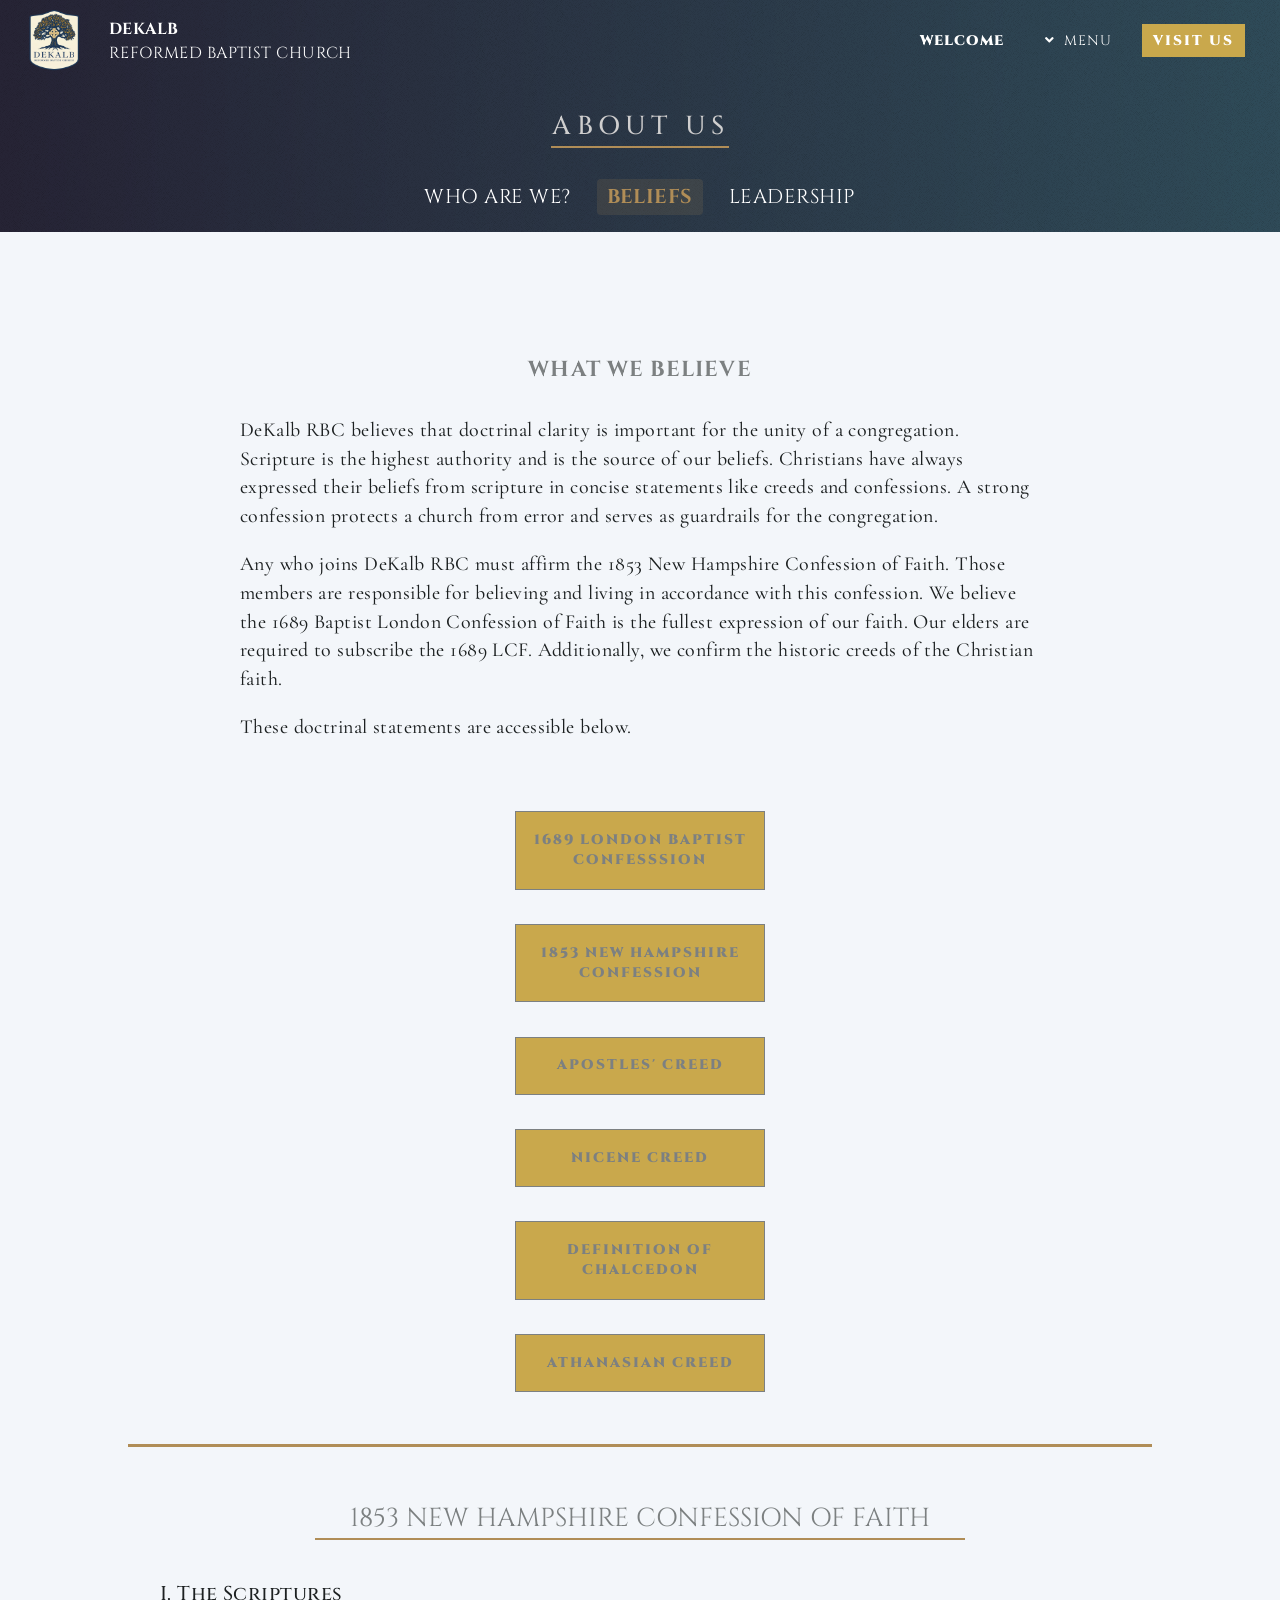
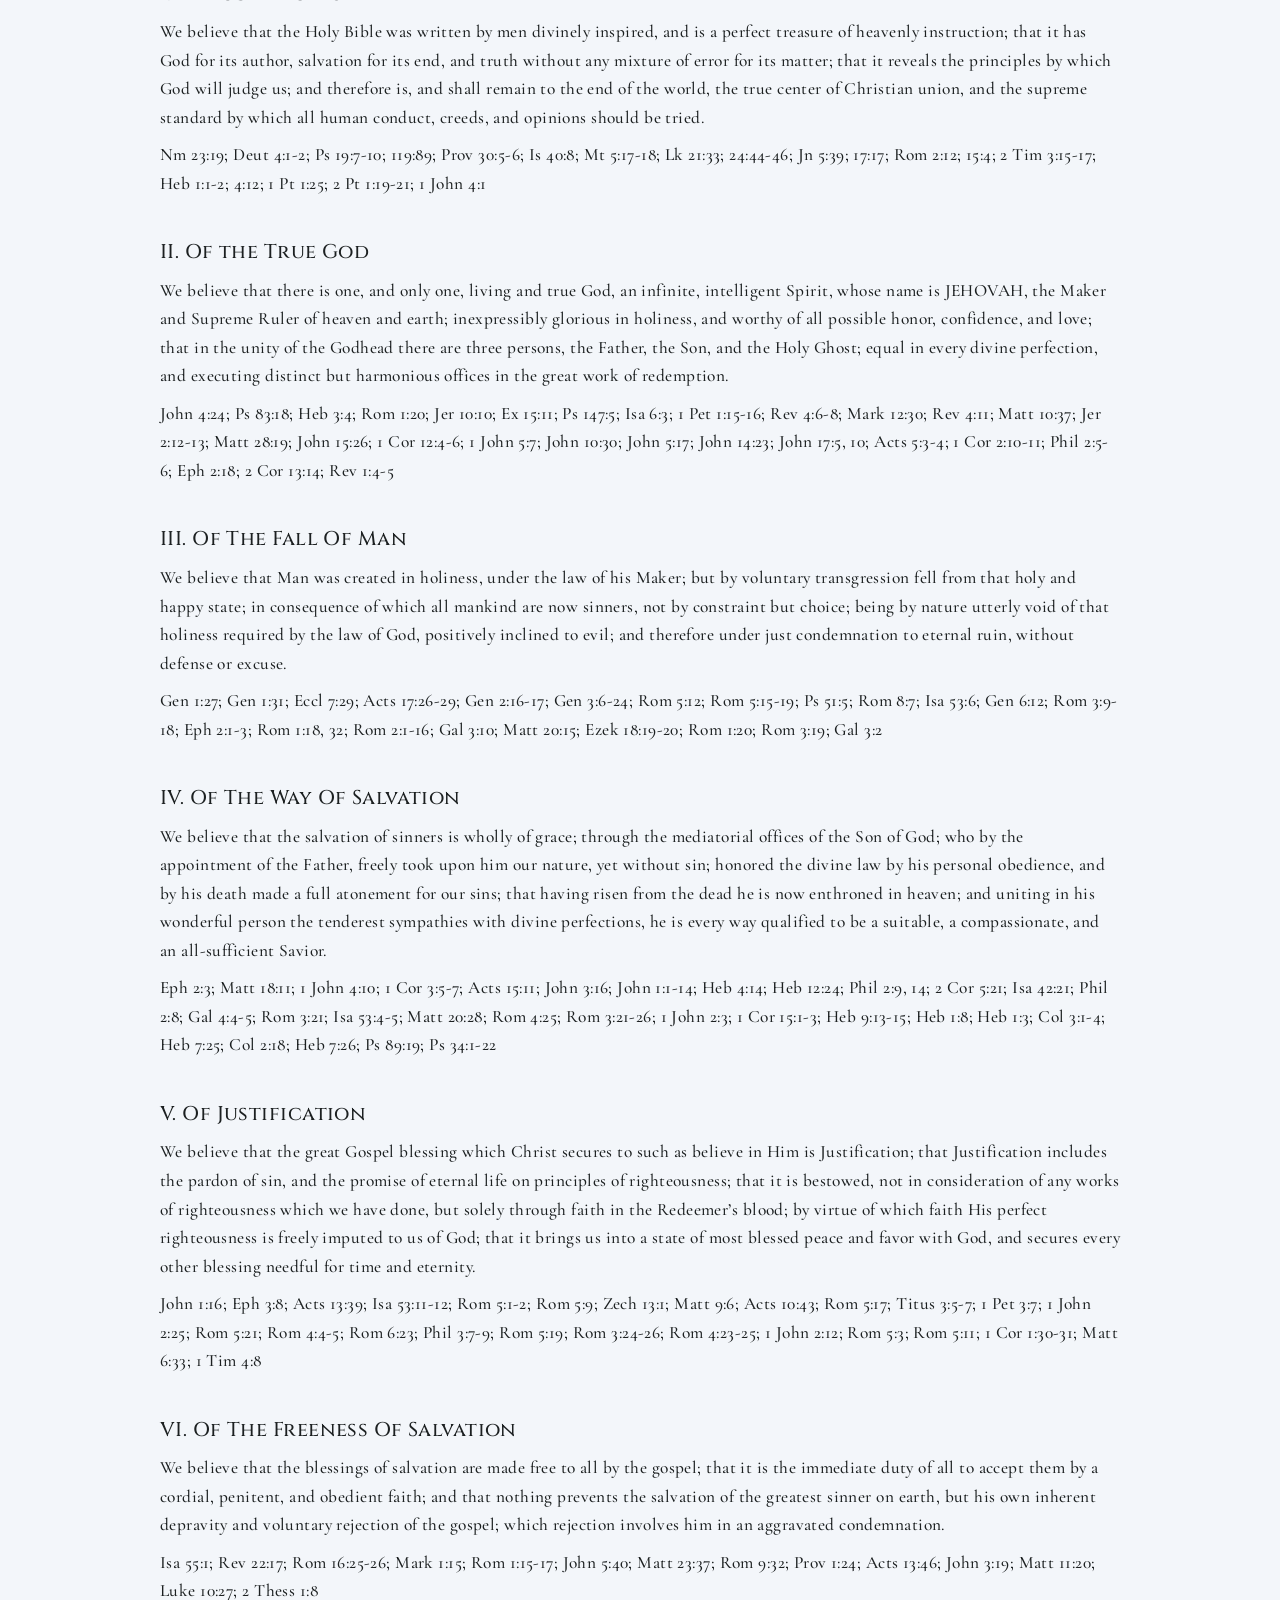
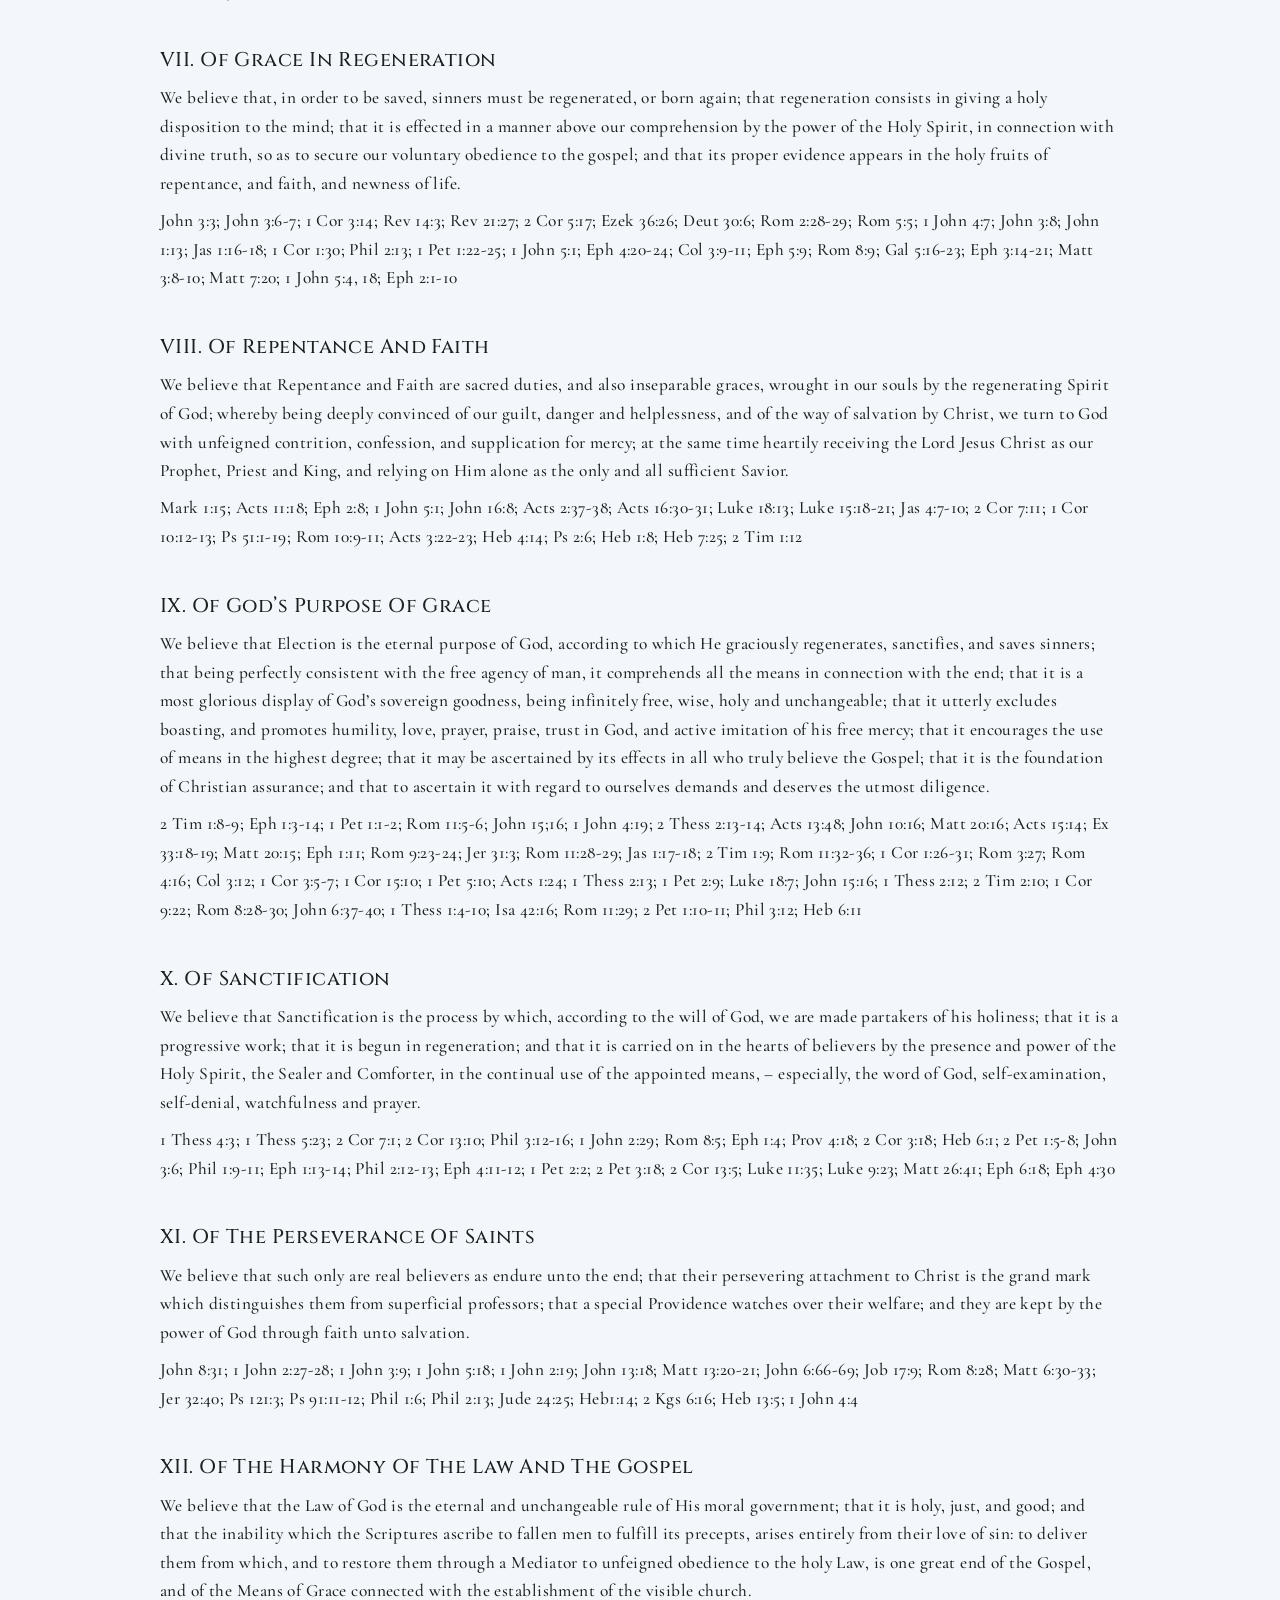
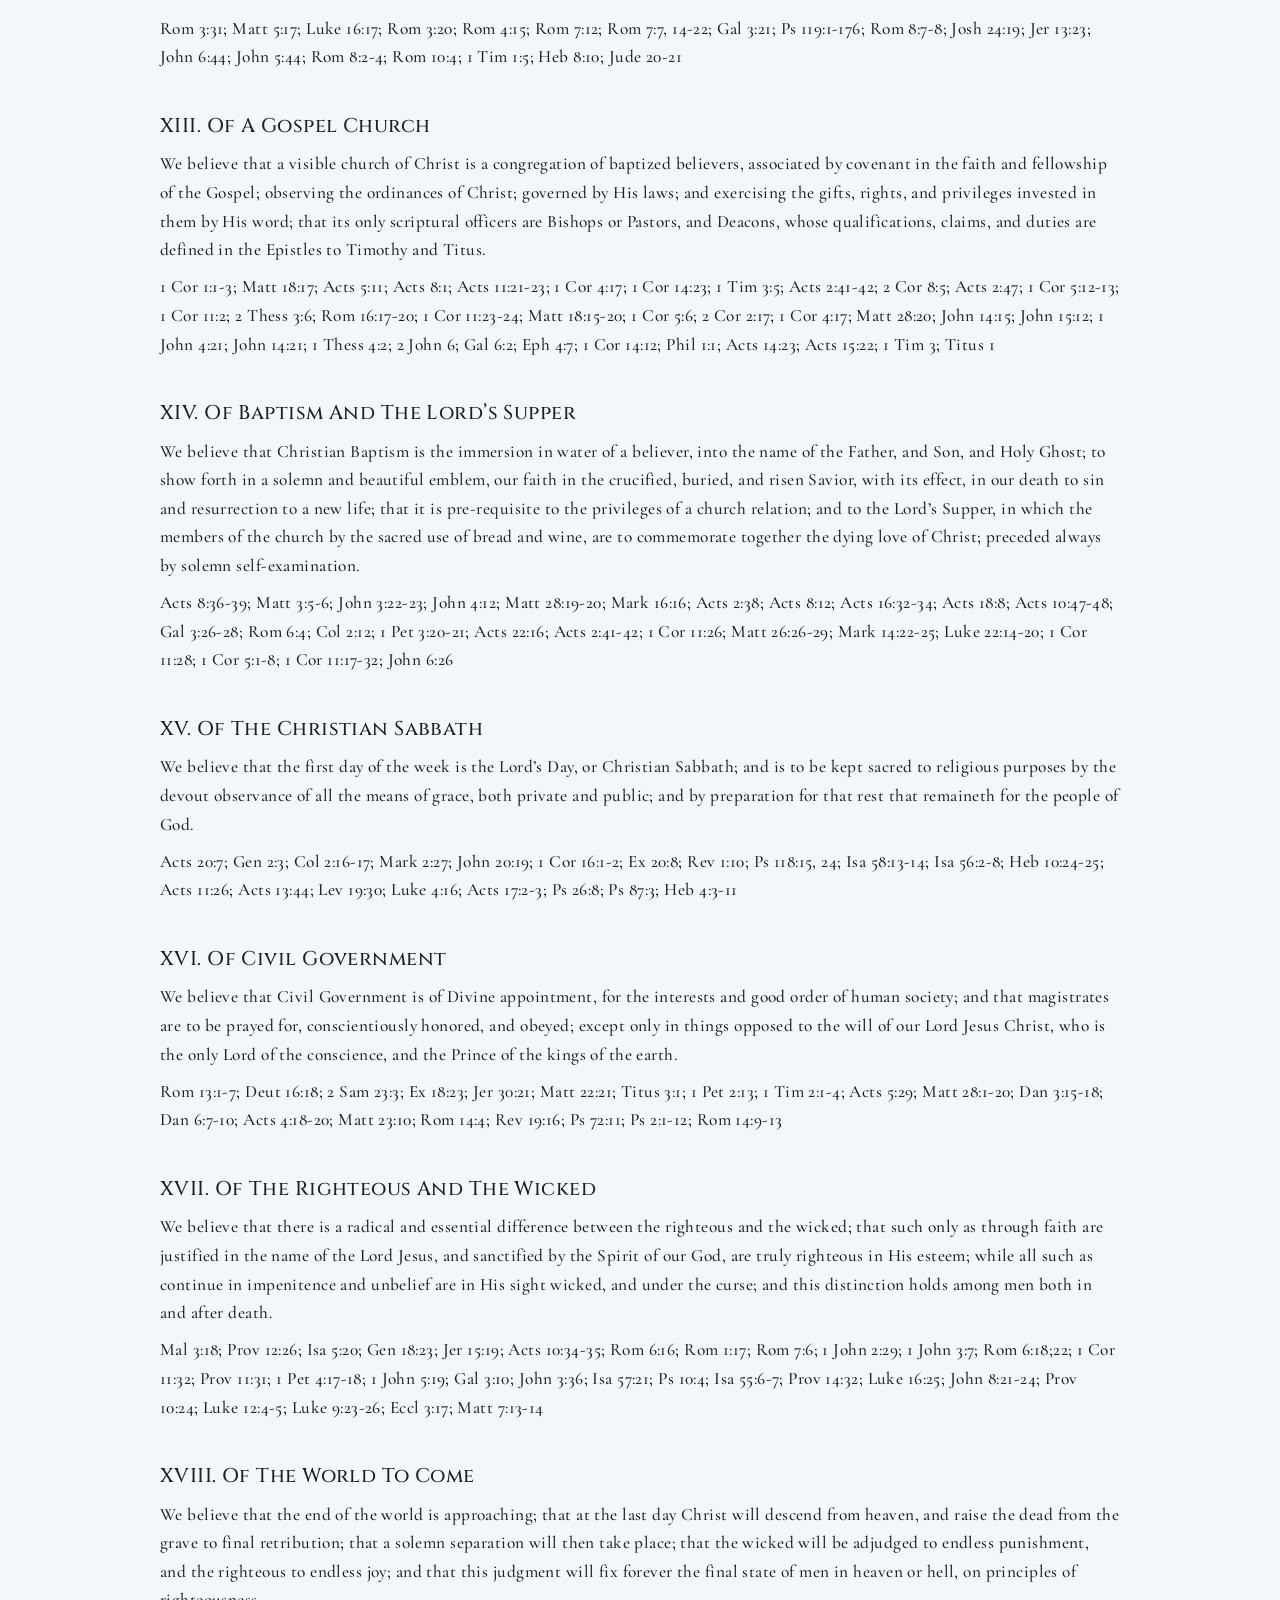
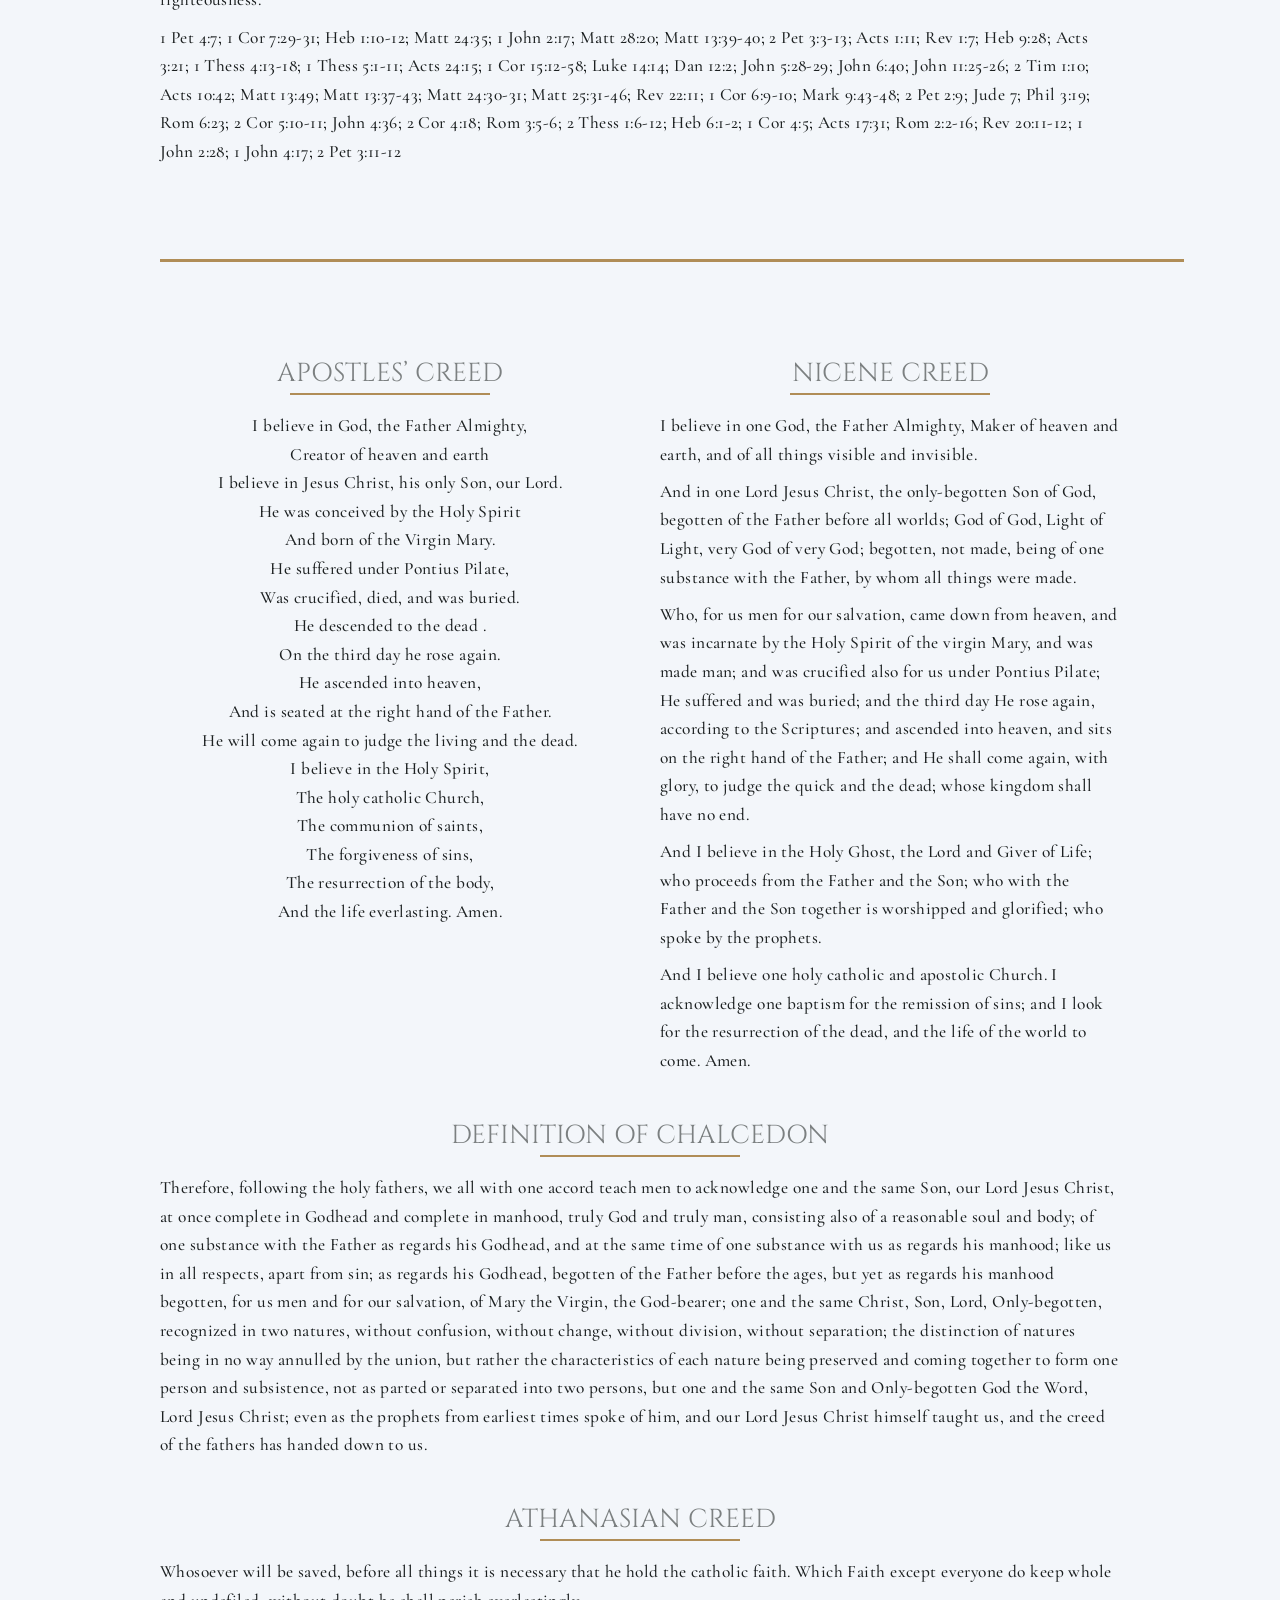
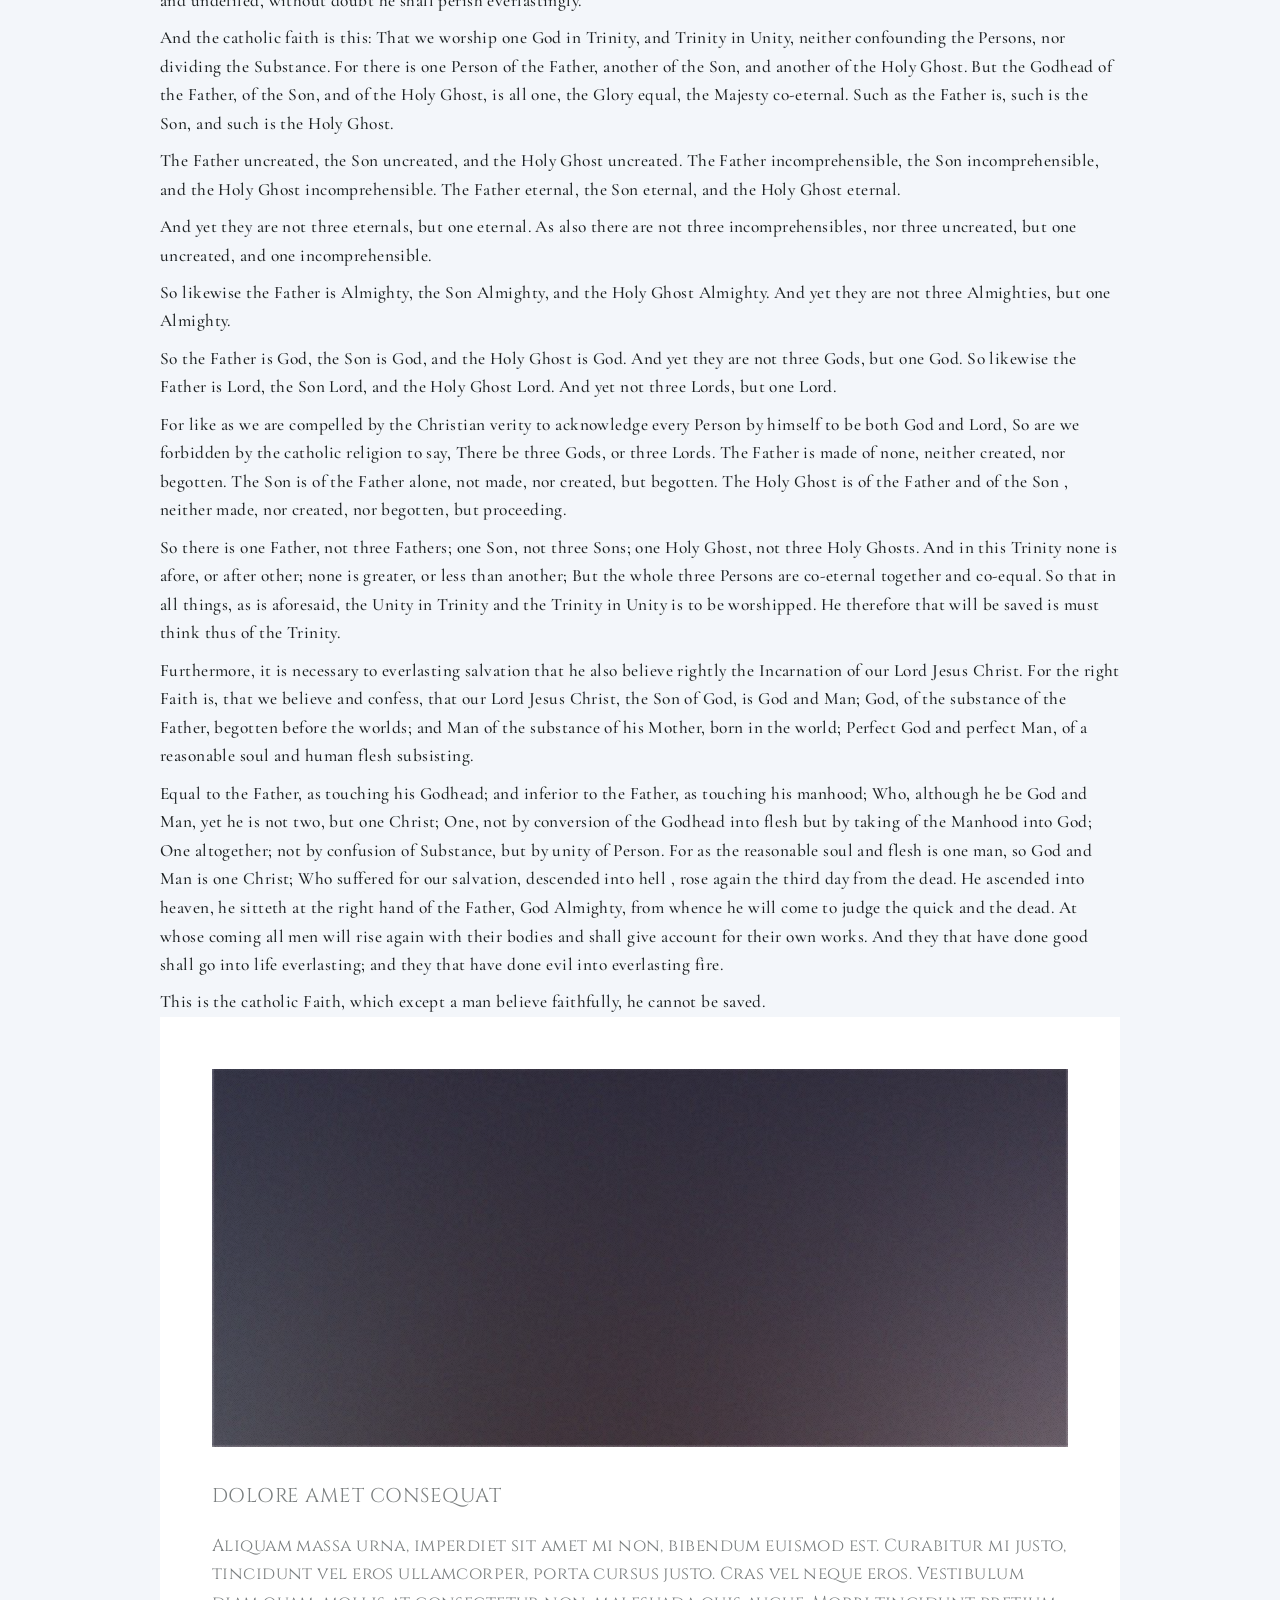
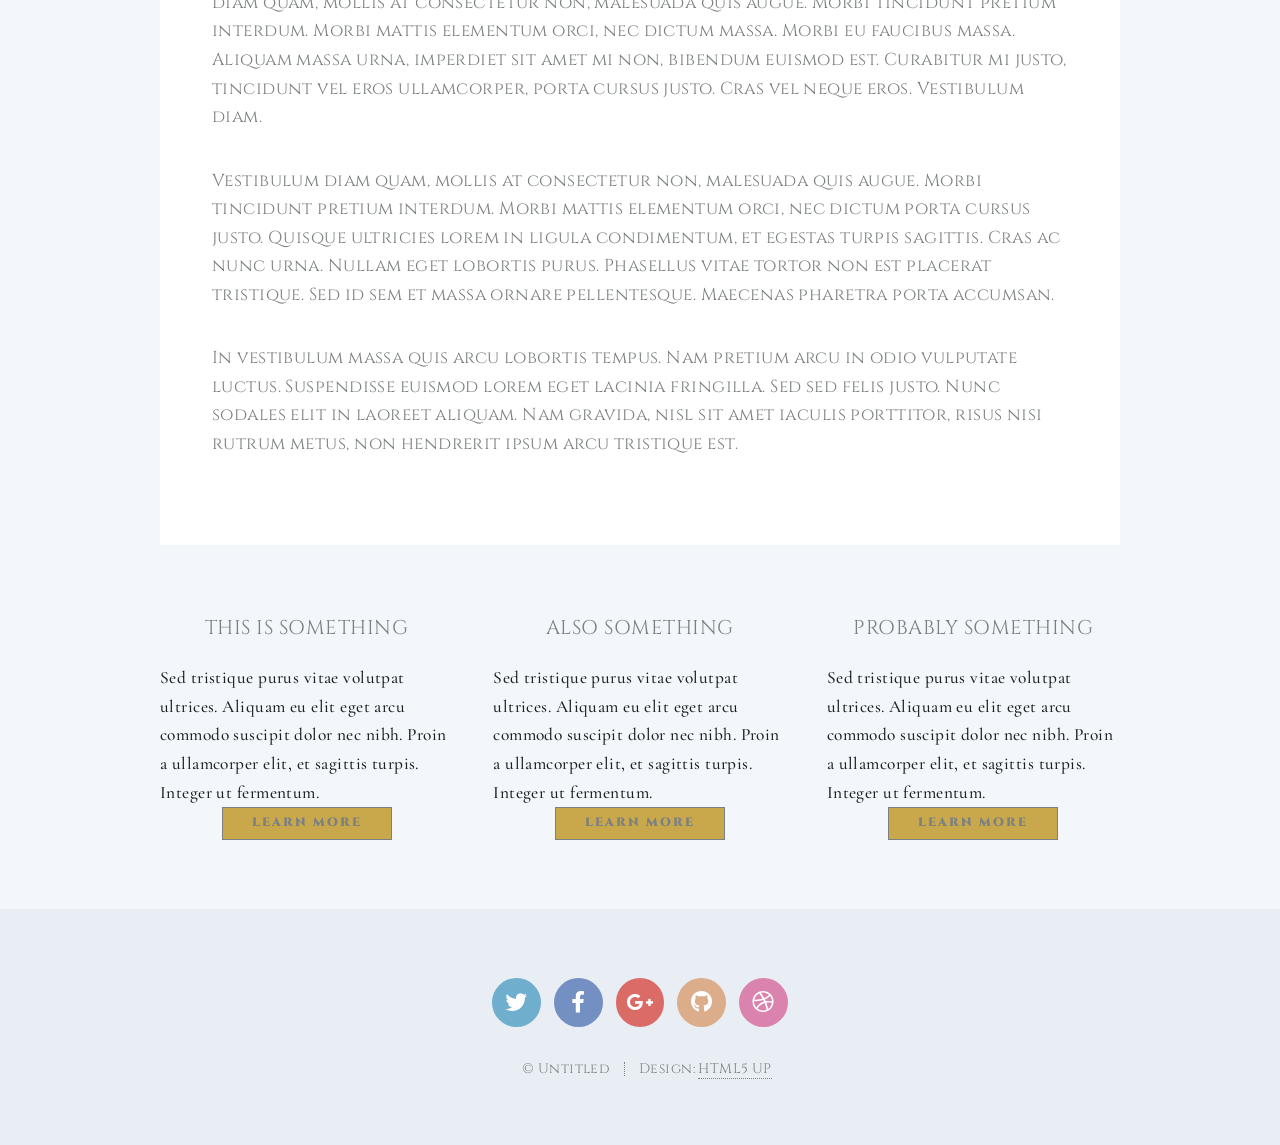
==== about-beliefs.html @ a46da192 "Add files via upload" ====
<!DOCTYPE HTML>
<!--
	Twenty by HTML5 UP
	html5up.net | @ajlkn
	Free for personal and commercial use under the CCA 3.0 license (html5up.net/license)
-->
<html lang="en-US">
	<head>
		<title>DeKalb Reformed Baptist Church</title>
		<meta charset="utf-8" />
		<meta name="viewport" content="width=device-width, initial-scale=1, user-scalable=no" />
		<link rel="stylesheet" href="assets/css/main.css" />
		<noscript><link rel="stylesheet" href="assets/css/noscript.css" /></noscript>
		
	</head>
	


	<body id="top" class="index is-prelod no-main-background">
		
		<my-header></my-header>

		<section id="banner" class="simplebanner">
			<div class="inner">
				<header>
					<h2><a href="about.html"> About Us </a></h2>
				</header>

		
					
					<div class="pagelinks">
						<h3> <a href="about.html">Who Are We?</a></h3>
						<h3> <a href="about-beliefs.html" class="active">Beliefs</a></h3>
						<h3> <a href="about-leadership.html">Leadership</a></h3>

					</div>
					
		
			</div>
			
		</section>

			<!-- Main -->


				<article id="main">

					<header class="special container">
						
					<!--
						<span class="icon solid fa-mobile-alt"></span>
					-->
						<h2> <strong>What We Believe</strong></h2>
						<p>DeKalb RBC believes that doctrinal clarity is important for the unity of a congregation. Scripture is the highest authority and is the source of our beliefs. Christians have always expressed their beliefs from scripture in concise statements like creeds and confessions. A strong confession protects a church from error and serves as guardrails for the congregation.</p>

						<p>Any who joins DeKalb RBC must affirm the 1853 New Hampshire Confession of Faith. Those members are responsible for believing and living in accordance with this confession. We believe the 1689 Baptist London Confession of Faith is the fullest expression of our faith. Our elders are required to subscribe the 1689 LCF. Additionally, we confirm the historic creeds of the Christian faith.</p>

						<p>These doctrinal statements are accessible below.</p>
					
					</header>
					
					<ul class="buttons">
						<li><a href="https://www.the1689confession.com/" class="button" target="_blank">1689 London Baptist Confesssion</a></li>
					</ul>

					<ul class="buttons">
						<li><a href="#NHC" class="button">1853 New Hampshire Confession</a></li>
					</ul>

					<ul class="buttons">
						<li><a href="#apostle" class="button">Apostles' Creed</a></li>
					</ul>

					<ul class="buttons">
						<li><a href="#nicene" class="button">Nicene Creed</a></li>
					</ul>

					<ul class="buttons">
						<li><a href="#chalcedon" class="button">Definition of Chalcedon</a></li>
					</ul>

					<ul class="buttons">
						<li><a href="#athanasian" class="button">Athanasian Creed</a></li>
					</ul>

						<div class="divider"></div>	



			
			<!-- Creeds & Confessions-->


						
					<!-- Two -->
						<section class="wrapper style1 container special">
																													
							<div class="row">

								<div class="col-12 col-12-narrower">
									<section id="NHC">
										<header>
											<h1>1853 New Hampshire Confession of Faith</h1>
											<div class="dividerlong"></div>
										</header>

											<p class="sectiontitle">I. The Scriptures</p>
											<p>We believe that the Holy Bible was written by men divinely inspired, and is a perfect treasure of heavenly instruction; that it has God for its author, salvation for its end, and truth without any mixture of error for its matter; that it reveals the principles by which God will judge us; and therefore is, and shall remain to the end of the world, the true center of Christian union, and the supreme standard by which all human conduct, creeds, and opinions should be tried.
											</p>
											<p>
											Nm 23:19; Deut 4:1-2; Ps 19:7-10; 119:89; Prov 30:5-6; Is 40:8; Mt 5:17-18; Lk 21:33; 24:44-46; Jn 5:39; 17:17; Rom 2:12; 15:4; 2 Tim 3:15-17; Heb 1:1-2; 4:12; 1 Pt 1:25; 2 Pt 1:19-21; 1 John 4:1
											</p>

											<p class="sectiontitle">II. Of the True God</p>
											<p>We believe that there is one, and only one, living and true God, an infinite, intelligent Spirit, whose name is JEHOVAH, the Maker and Supreme Ruler of heaven and earth; inexpressibly glorious in holiness, and worthy of all possible honor, confidence, and love; that in the unity of the Godhead there are three persons, the Father, the Son, and the Holy Ghost; equal in every divine perfection, and executing distinct but harmonious offices in the great work of redemption.
											</p>
											<p>
											John 4:24; Ps 83:18; Heb 3:4; Rom 1:20; Jer 10:10; Ex 15:11; Ps 147:5; Isa 6:3; 1 Pet 1:15-16; Rev 4:6-8; Mark 12:30; Rev 4:11; Matt 10:37; Jer 2:12-13; Matt 28:19; John 15:26; 1 Cor 12:4-6; 1 John 5:7; John 10:30; John 5:17; John 14:23; John 17:5, 10; Acts 5:3-4; 1 Cor 2:10-11; Phil 2:5-6; Eph 2:18; 2 Cor 13:14; Rev 1:4-5
											</p>

											<p class="sectiontitle">III. Of The Fall Of Man</p>
											<p>We believe that Man was created in holiness, under the law of his Maker; but by voluntary transgression fell from that holy and happy state; in consequence of which all mankind are now sinners, not by constraint but choice; being by nature utterly void of that holiness required by the law of God, positively inclined to evil; and therefore under just condemnation to eternal ruin, without defense or excuse.
											</p>
											<p>
											Gen 1:27; Gen 1:31; Eccl 7:29; Acts 17:26-29; Gen 2:16-17; Gen 3:6-24; Rom 5:12; Rom 5:15-19; Ps 51:5; Rom 8:7; Isa 53:6; Gen 6:12; Rom 3:9-18; Eph 2:1-3; Rom 1:18, 32; Rom 2:1-16; Gal 3:10; Matt 20:15; Ezek 18:19-20; Rom 1:20; Rom 3:19; Gal 3:2
											</p>

											<p class="sectiontitle">IV. Of The Way Of Salvation</p>
											<p>We believe that the salvation of sinners is wholly of grace; through the mediatorial offices of the Son of God; who by the appointment of the Father, freely took upon him our nature, yet without sin; honored the divine law by his personal obedience, and by his death made a full atonement for our sins; that having risen from the dead he is now enthroned in heaven; and uniting in his wonderful person the tenderest sympathies with divine perfections, he is every way qualified to be a suitable, a compassionate, and an all-sufficient Savior.
											</p>
											<p>
											Eph 2:3; Matt 18:11; 1 John 4:10; 1 Cor 3:5-7; Acts 15:11; John 3:16; John 1:1-14; Heb 4:14; Heb 12:24; Phil 2:9, 14; 2 Cor 5:21; Isa 42:21; Phil 2:8; Gal 4:4-5; Rom 3:21; Isa 53:4-5; Matt 20:28; Rom 4:25; Rom 3:21-26; 1 John 2:3; 1 Cor 15:1-3; Heb 9:13-15; Heb 1:8; Heb 1:3; Col 3:1-4; Heb 7:25; Col 2:18; Heb 7:26; Ps 89:19; Ps 34:1-22
											</p>

											<p class="sectiontitle">V. Of Justification</p>
											<p>We believe that the great Gospel blessing which Christ secures to such as believe in Him is Justification; that Justification includes the pardon of sin, and the promise of eternal life on principles of righteousness; that it is bestowed, not in consideration of any works of righteousness which we have done, but solely through faith in the Redeemer’s blood; by virtue of which faith His perfect righteousness is freely imputed to us of God; that it brings us into a state of most blessed peace and favor with God, and secures every other blessing needful for time and eternity.
											</p>
											<p>
											John 1:16; Eph 3:8; Acts 13:39; Isa 53:11-12; Rom 5:1-2; Rom 5:9; Zech 13:1; Matt 9:6; Acts 10:43; Rom 5:17; Titus 3:5-7; 1 Pet 3:7; 1 John 2:25; Rom 5:21; Rom 4:4-5; Rom 6:23; Phil 3:7-9; Rom 5:19; Rom 3:24-26; Rom 4:23-25; 1 John 2:12; Rom 5:3; Rom 5:11; 1 Cor 1:30-31; Matt 6:33; 1 Tim 4:8
											</p>

											<p class="sectiontitle">VI. Of The Freeness Of Salvation</p>
											<p>We believe that the blessings of salvation are made free to all by the gospel; that it is the immediate duty of all to accept them by a cordial, penitent, and obedient faith; and that nothing prevents the salvation of the greatest sinner on earth, but his own inherent depravity and voluntary rejection of the gospel; which rejection involves him in an aggravated condemnation.
											</p>
											<p>
											Isa 55:1; Rev 22:17; Rom 16:25-26; Mark 1:15; Rom 1:15-17; John 5:40; Matt 23:37; Rom 9:32; Prov 1:24; Acts 13:46; John 3:19; Matt 11:20; Luke 10:27; 2 Thess 1:8
											</p>

											<p class="sectiontitle">VII. Of Grace In Regeneration</p>
											<p>We believe that, in order to be saved, sinners must be regenerated, or born again; that regeneration consists in giving a holy disposition to the mind; that it is effected in a manner above our comprehension by the power of the Holy Spirit, in connection with divine truth, so as to secure our voluntary obedience to the gospel; and that its proper evidence appears in the holy fruits of repentance, and faith, and newness of life.
											</p>
											<p>
											John 3:3; John 3:6-7; 1 Cor 3:14; Rev 14:3; Rev 21:27; 2 Cor 5:17; Ezek 36:26; Deut 30:6; Rom 2:28-29; Rom 5:5; 1 John 4:7; John 3:8; John 1:13; Jas 1:16-18; 1 Cor 1:30; Phil 2:13; 1 Pet 1:22-25; 1 John 5:1; Eph 4:20-24; Col 3:9-11; Eph 5:9; Rom 8:9; Gal 5:16-23; Eph 3:14-21; Matt 3:8-10; Matt 7:20; 1 John 5:4, 18; Eph 2:1-10
											</p>

											<p class="sectiontitle">VIII. Of Repentance And Faith</p>
											<p>We believe that Repentance and Faith are sacred duties, and also inseparable graces, wrought in our souls by the regenerating Spirit of God; whereby being deeply convinced of our guilt, danger and helplessness, and of the way of salvation by Christ, we turn to God with unfeigned contrition, confession, and supplication for mercy; at the same time heartily receiving the Lord Jesus Christ as our Prophet, Priest and King, and relying on Him alone as the only and all sufficient Savior.
											</p>
											<p>
											Mark 1:15; Acts 11:18; Eph 2:8; 1 John 5:1; John 16:8; Acts 2:37-38; Acts 16:30-31; Luke 18:13; Luke 15:18-21; Jas 4:7-10; 2 Cor 7:11; 1 Cor 10:12-13; Ps 51:1-19; Rom 10:9-11; Acts 3:22-23; Heb 4:14; Ps 2:6; Heb 1:8; Heb 7:25; 2 Tim 1:12
											</p>

											<p class="sectiontitle">IX. Of God’s Purpose Of Grace</p>
											<p>We believe that Election is the eternal purpose of God, according to which He graciously regenerates, sanctifies, and saves sinners; that being perfectly consistent with the free agency of man, it comprehends all the means in connection with the end; that it is a most glorious display of God’s sovereign goodness, being infinitely free, wise, holy and unchangeable; that it utterly excludes boasting, and promotes humility, love, prayer, praise, trust in God, and active imitation of his free mercy; that it encourages the use of means in the highest degree; that it may be ascertained by its effects in all who truly believe the Gospel; that it is the foundation of Christian assurance; and that to ascertain it with regard to ourselves demands and deserves the utmost diligence.
											</p>
											<p>
											2 Tim 1:8-9; Eph 1:3-14; 1 Pet 1:1-2; Rom 11:5-6; John 15;16; 1 John 4:19; 2 Thess 2:13-14; Acts 13:48; John 10:16; Matt 20:16; Acts 15:14; Ex 33:18-19; Matt 20:15; Eph 1:11; Rom 9:23-24; Jer 31:3; Rom 11:28-29; Jas 1:17-18; 2 Tim 1:9; Rom 11:32-36; 1 Cor 1:26-31; Rom 3:27; Rom 4:16; Col 3:12; 1 Cor 3:5-7; 1 Cor 15:10; 1 Pet 5:10; Acts 1:24; 1 Thess 2:13; 1 Pet 2:9; Luke 18:7; John 15:16; 1 Thess 2:12; 2 Tim 2:10; 1 Cor 9:22; Rom 8:28-30; John 6:37-40; 1 Thess 1:4-10; Isa 42:16; Rom 11:29; 2 Pet 1:10-11; Phil 3:12; Heb 6:11
											</p>

											<p class="sectiontitle">X. Of Sanctification</p>
											<p>We believe that Sanctification is the process by which, according to the will of God, we are made partakers of his holiness; that it is a progressive work; that it is begun in regeneration; and that it is carried on in the hearts of believers by the presence and power of the Holy Spirit, the Sealer and Comforter, in the continual use of the appointed means, – especially, the word of God, self-examination, self-denial, watchfulness and prayer.
											</p>
											<p>
											1 Thess 4:3; 1 Thess 5:23; 2 Cor 7:1; 2 Cor 13:10; Phil 3:12-16; 1 John 2:29; Rom 8:5; Eph 1:4; Prov 4:18; 2 Cor 3:18; Heb 6:1; 2 Pet 1:5-8; John 3:6; Phil 1:9-11; Eph 1:13-14; Phil 2:12-13; Eph 4:11-12; 1 Pet 2:2; 2 Pet 3:18; 2 Cor 13:5; Luke 11:35; Luke 9:23; Matt 26:41; Eph 6:18; Eph 4:30
											</p>

											<p class="sectiontitle">XI. Of The Perseverance Of Saints</p>
											<p>We believe that such only are real believers as endure unto the end; that their persevering attachment to Christ is the grand mark which distinguishes them from superficial professors; that a special Providence watches over their welfare; and they are kept by the power of God through faith unto salvation.
											</p>
											<p>
											John 8:31; 1 John 2:27-28; 1 John 3:9; 1 John 5:18; 1 John 2:19; John 13:18; Matt 13:20-21; John 6:66-69; Job 17:9; Rom 8:28; Matt 6:30-33; Jer 32:40; Ps 121:3; Ps 91:11-12; Phil 1:6; Phil 2:13; Jude 24:25; Heb1:14; 2 Kgs 6:16; Heb 13:5; 1 John 4:4
											</p>

											<p class="sectiontitle">XII. Of The Harmony Of The Law And The Gospel</p>
											<p>We believe that the Law of God is the eternal and unchangeable rule of His moral government; that it is holy, just, and good; and that the inability which the Scriptures ascribe to fallen men to fulfill its precepts, arises entirely from their love of sin: to deliver them from which, and to restore them through a Mediator to unfeigned obedience to the holy Law, is one great end of the Gospel, and of the Means of Grace connected with the establishment of the visible church.
											</p>
											<p>
											Rom 3:31; Matt 5:17; Luke 16:17; Rom 3:20; Rom 4:15; Rom 7:12; Rom 7:7, 14-22; Gal 3:21; Ps 119:1-176; Rom 8:7-8; Josh 24:19; Jer 13:23; John 6:44; John 5:44; Rom 8:2-4; Rom 10:4; 1 Tim 1:5; Heb 8:10; Jude 20-21
											</p>

											<p class="sectiontitle">XIII. Of A Gospel Church</p>
											<p>We believe that a visible church of Christ is a congregation of baptized believers, associated by covenant in the faith and fellowship of the Gospel; observing the ordinances of Christ; governed by His laws; and exercising the gifts, rights, and privileges invested in them by His word; that its only scriptural officers are Bishops or Pastors, and Deacons, whose qualifications, claims, and duties are defined in the Epistles to Timothy and Titus.
											</p>
											<p>
											1 Cor 1:1-3; Matt 18:17; Acts 5:11; Acts 8:1; Acts 11:21-23; 1 Cor 4:17; 1 Cor 14:23; 1 Tim 3:5; Acts 2:41-42; 2 Cor 8:5; Acts 2:47; 1 Cor 5:12-13; 1 Cor 11:2; 2 Thess 3:6; Rom 16:17-20; 1 Cor 11:23-24; Matt 18:15-20; 1 Cor 5:6; 2 Cor 2:17; 1 Cor 4:17; Matt 28:20; John 14:15; John 15:12; 1 John 4:21; John 14:21; 1 Thess 4:2; 2 John 6; Gal 6:2; Eph 4:7; 1 Cor 14:12; Phil 1:1; Acts 14:23; Acts 15:22; 1 Tim 3; Titus 1
											</p>

											<p class="sectiontitle">XIV. Of Baptism And The Lord’s Supper</p>
											<p>We believe that Christian Baptism is the immersion in water of a believer, into the name of the Father, and Son, and Holy Ghost; to show forth in a solemn and beautiful emblem, our faith in the crucified, buried, and risen Savior, with its effect, in our death to sin and resurrection to a new life; that it is pre-requisite to the privileges of a church relation; and to the Lord’s Supper, in which the members of the church by the sacred use of bread and wine, are to commemorate together the dying love of Christ; preceded always by solemn self-examination.
											</p>
											<p>
											Acts 8:36-39; Matt 3:5-6; John 3:22-23; John 4:12; Matt 28:19-20; Mark 16:16; Acts 2:38; Acts 8:12; Acts 16:32-34; Acts 18:8; Acts 10:47-48; Gal 3:26-28; Rom 6:4; Col 2:12; 1 Pet 3:20-21; Acts 22:16; Acts 2:41-42; 1 Cor 11:26; Matt 26:26-29; Mark 14:22-25; Luke 22:14-20; 1 Cor 11:28; 1 Cor 5:1-8; 1 Cor 11:17-32; John 6:26
											</p>

											<p class="sectiontitle">XV. Of The Christian Sabbath</p>
											<p>We believe that the first day of the week is the Lord’s Day, or Christian Sabbath; and is to be kept sacred to religious purposes by the devout observance of all the means of grace, both private and public; and by preparation for that rest that remaineth for the people of God.
											</p>
											<p>
											Acts 20:7; Gen 2:3; Col 2:16-17; Mark 2:27; John 20:19; 1 Cor 16:1-2; Ex 20:8; Rev 1:10; Ps 118:15, 24; Isa 58:13-14; Isa 56:2-8; Heb 10:24-25; Acts 11:26; Acts 13:44; Lev 19:30; Luke 4:16; Acts 17:2-3; Ps 26:8; Ps 87:3; Heb 4:3-11
											</p>

											<p class="sectiontitle">XVI. Of Civil Government</p>
											<p>We believe that Civil Government is of Divine appointment, for the interests and good order of human society; and that magistrates are to be prayed for, conscientiously honored, and obeyed; except only in things opposed to the will of our Lord Jesus Christ, who is the only Lord of the conscience, and the Prince of the kings of the earth.
											</p>
											<p>
											Rom 13:1-7; Deut 16:18; 2 Sam 23:3; Ex 18:23; Jer 30:21; Matt 22:21; Titus 3:1; 1 Pet 2:13; 1 Tim 2:1-4; Acts 5:29; Matt 28:1-20; Dan 3:15-18; Dan 6:7-10; Acts 4:18-20; Matt 23:10; Rom 14:4; Rev 19:16; Ps 72:11; Ps 2:1-12; Rom 14:9-13
											</p>

											<p class="sectiontitle">XVII. Of The Righteous And The Wicked</p>
											<p>We believe that there is a radical and essential difference between the righteous and the wicked; that such only as through faith are justified in the name of the Lord Jesus, and sanctified by the Spirit of our God, are truly righteous in His esteem; while all such as continue in impenitence and unbelief are in His sight wicked, and under the curse; and this distinction holds among men both in and after death.
											</p>
											<p>
											Mal 3:18; Prov 12:26; Isa 5:20; Gen 18:23; Jer 15:19; Acts 10:34-35; Rom 6:16; Rom 1:17; Rom 7:6; 1 John 2:29; 1 John 3:7; Rom 6:18;22; 1 Cor 11:32; Prov 11:31; 1 Pet 4:17-18; 1 John 5:19; Gal 3:10; John 3:36; Isa 57:21; Ps 10:4; Isa 55:6-7; Prov 14:32; Luke 16:25; John 8:21-24; Prov 10:24; Luke 12:4-5; Luke 9:23-26; Eccl 3:17; Matt 7:13-14
											</p>

											<p class="sectiontitle">XVIII. Of The World To Come</p>
											<p>We believe that the end of the world is approaching; that at the last day Christ will descend from heaven, and raise the dead from the grave to final retribution; that a solemn separation will then take place; that the wicked will be adjudged to endless punishment, and the righteous to endless joy; and that this judgment will fix forever the final state of men in heaven or hell, on principles of righteousness.
											</p>
											<p>
											1 Pet 4:7; 1 Cor 7:29-31; Heb 1:10-12; Matt 24:35; 1 John 2:17; Matt 28:20; Matt 13:39-40; 2 Pet 3:3-13; Acts 1:11; Rev 1:7; Heb 9:28; Acts 3:21; 1 Thess 4:13-18; 1 Thess 5:1-11; Acts 24:15; 1 Cor 15:12-58; Luke 14:14; Dan 12:2; John 5:28-29; John 6:40; John 11:25-26; 2 Tim 1:10; Acts 10:42; Matt 13:49; Matt 13:37-43; Matt 24:30-31; Matt 25:31-46; Rev 22:11; 1 Cor 6:9-10; Mark 9:43-48; 2 Pet 2:9; Jude 7; Phil 3:19; Rom 6:23; 2 Cor 5:10-11; John 4:36; 2 Cor 4:18; Rom 3:5-6; 2 Thess 1:6-12; Heb 6:1-2; 1 Cor 4:5; Acts 17:31; Rom 2:2-16; Rev 20:11-12; 1 John 2:28; 1 John 4:17; 2 Pet 3:11-12
											</p>
										
									</section>

								</div>

								
						<div class="col-12">
							<div class="divider"></div>
						</div>
								<div class="col-6 col-12-narrower">

									<section id="apostle">
								
										<header>
											<h1>Apostles’ Creed</h1>
										</header>
										<div class="dividersmall"></div>	
										<p>
											<p class="centered"> I believe in God, the Father Almighty, </p>
											<p class="centered">Creator of heaven and earth </p>
											<p class="centered">I believe in Jesus Christ, his only Son, our Lord. </p>
											<p class="centered">He was conceived by the Holy Spirit</p>
											<p class="centered">And born of the Virgin Mary.</p>
											<p class="centered">He suffered under Pontius Pilate,</p>
											<p class="centered">Was crucified, died, and was buried.</p>
											<p class="centered">He descended to the dead .</p>
											<p class="centered">On the third day he rose again.</p>
											<p class="centered">He ascended into heaven,</p>
											<p class="centered">And is seated at the right hand of the Father.</p>
											<p class="centered">He will come again to judge the living and the dead.</p>
											<p class="centered">I believe in the Holy Spirit,</p>
											<p class="centered">The holy catholic Church,</p>
											<p class="centered">The communion of saints,</p>
											<p class="centered">The forgiveness of sins,</p>
											<p class="centered">The resurrection of the body,</p>
											<p class="centered">And the life everlasting. Amen.</p>
											</p>
									</section>

								</div>
								<div class="col-6 col-12-narrower">

									<section id="nicene">
										<header>
											<h1>Nicene Creed</h1>
										</header>

										<div class="dividersmall"></div>
											<p>
											I believe in one God, the Father Almighty, Maker of heaven and earth, and of all things visible and invisible.
											</p>
											<p>	
											And in one Lord Jesus Christ, the only-begotten Son of God, begotten of the Father before all worlds; God of God, Light of Light, very God of very God; begotten, not made, being of one substance  with the Father, by whom all things were made.
											</p>
											<p>
											Who, for us men for our salvation, came down from heaven, and was incarnate by the Holy Spirit of the virgin Mary, and was made man; and was crucified also for us under Pontius Pilate; He suffered and was buried; and the third day He rose again, according to the Scriptures; and ascended into heaven, and sits on the right hand of the Father; and He shall come again, with glory, to judge the quick and the dead; whose kingdom shall have no end.
											</p>
											<p>
											And I believe in the Holy Ghost, the Lord and Giver of Life; who proceeds from the Father and the Son; who with the Father and the Son together is worshipped and glorified; who spoke by the prophets.
											</p>
											<p>	
											And I believe one holy catholic and apostolic Church. I acknowledge one baptism for the remission of sins; and I look for the resurrection of the dead, and the life of the world to come. Amen.
											</p>
									</section>

								</div>


								<div class="col-12 col-12-narrower">
									<section id="chalcedon">
										<header>
											<h1>Definition of Chalcedon</h1>
										</header>

										<div class="dividersmall"></div>
											<p>
											Therefore, following the holy fathers, we all with one accord teach men to acknowledge one and the same Son, our Lord Jesus Christ, at once complete in Godhead and complete in manhood, truly God and truly man, consisting also of a reasonable soul and body; of one substance with the Father as regards his Godhead, and at the same time of one substance with us as regards his manhood; like us in all respects, apart from sin; as regards his Godhead, begotten of the Father before the ages, but yet as regards his manhood begotten, for us men and for our salvation, of Mary the Virgin, the God-bearer; one and the same Christ, Son, Lord, Only-begotten, recognized in two natures, without confusion, without change, without division, without separation; the distinction of natures being in no way annulled by the union, but rather the characteristics of each nature being preserved and coming together to form one person and subsistence, not as parted or separated into two persons, but one and the same Son and Only-begotten God the Word, Lord Jesus Christ; even as the prophets from earliest times spoke of him, and our Lord Jesus Christ himself taught us, and the creed of the fathers has handed down to us.
											</p>
										
									</section>

								</div>

								

								<div class="col-12 col-12-narrower">
									<section id="athanasian">
										
										<header>
											<h1>Athanasian Creed</h1>
										</header>

										<div class="dividersmall"></div>
										<p>
										Whosoever will be saved, before all things it is necessary that he hold the catholic faith. Which Faith except everyone do keep whole and undefiled, without doubt he shall perish everlastingly. 
										</p>
										<p>
										And the catholic faith is this: That we worship one God in Trinity, and Trinity in Unity, neither confounding the Persons, nor dividing the Substance. For there is one Person of the Father, another of the Son, and another of the Holy Ghost. But the Godhead of the Father, of the Son, and of the Holy Ghost, is all one, the Glory equal, the Majesty co-eternal. Such as the Father is, such is the Son, and such is the Holy Ghost. 
										</p>
										<p>
										The Father uncreated, the Son uncreated, and the Holy Ghost uncreated. The Father incomprehensible, the Son incomprehensible, and the Holy Ghost incomprehensible. The Father eternal, the Son eternal, and the Holy Ghost eternal. 
										</p>
										<p>
										And yet they are not three eternals, but one eternal. As also there are not three incomprehensibles, nor three uncreated, but one uncreated, and one incomprehensible. 
										</p>
										<p>
										So likewise the Father is Almighty, the Son Almighty, and the Holy Ghost Almighty. And yet they are not three Almighties, but one Almighty. 
										</p>
										<p>
										So the Father is God, the Son is God, and the Holy Ghost is God. And yet they are not three Gods, but one God. So likewise the Father is Lord, the Son Lord, and the Holy Ghost Lord. And yet not three Lords, but one Lord. 
										</p>
										<p>
										For like as we are compelled by the Christian verity to acknowledge every Person by himself to be both God and Lord, So are we forbidden by the catholic religion to say, There be three Gods, or three Lords. The Father is made of none, neither created, nor begotten. The Son is of the Father alone, not made, nor created, but begotten. The Holy Ghost is of the Father and of the Son , neither made, nor created, nor begotten, but proceeding. 
										</p>
										<p>
										So there is one Father, not three Fathers; one Son, not three Sons; one Holy Ghost, not three Holy Ghosts. And in this Trinity none is afore, or after other; none is greater, or less than another; But the whole three Persons are co-eternal together and co-equal. So that in all things, as is aforesaid, the Unity in Trinity and the Trinity in Unity is to be worshipped. He therefore that will be saved is must think thus of the Trinity. 
										</p>
										<p>
										Furthermore, it is necessary to everlasting salvation that he also believe rightly the Incarnation of our Lord Jesus Christ. For the right Faith is, that we believe and confess, that our Lord Jesus Christ, the Son of God, is God and Man; God, of the substance of the Father, begotten before the worlds; and Man of the substance of his Mother, born in the world; Perfect God and perfect Man, of a reasonable soul and human flesh subsisting. 
										</p>	
										<p>
										Equal to the Father, as touching his Godhead; and inferior to the Father, as touching his manhood; Who, although he be God and Man, yet he is not two, but one Christ; One, not by conversion of the Godhead into flesh but by taking of the Manhood into God; One altogether; not by confusion of Substance, but by unity of Person. For as the reasonable soul and flesh is one man, so God and Man is one Christ; Who suffered for our salvation, descended into hell , rose again the third day from the dead. He ascended into heaven, he sitteth at the right hand of the Father, God Almighty, from whence he will come to judge the quick and the dead. At whose coming all men will rise again with their bodies and shall give account for their own works. And they that have done good shall go into life everlasting; and they that have done evil into everlasting fire. 
										</p>
										<p>
										This is the catholic Faith, which except a man believe faithfully, he cannot be saved.
										</p>	

									</section>

								</div>
							</div>
						</section>

					

				</article>



					<!-- One -->
						<section class="wrapper style4 container">

							<!-- Content -->
								<div class="content">
									<section>
										<a href="#" class="image featured"><img src="images/pic04.jpg" alt="" /></a>
										<header>
											<h3>Dolore Amet Consequat</h3>
										</header>
										<p>Aliquam massa urna, imperdiet sit amet mi non, bibendum euismod est. Curabitur mi justo, tincidunt vel eros ullamcorper, porta cursus justo. Cras vel neque eros. Vestibulum diam quam, mollis at consectetur non, malesuada quis augue. Morbi tincidunt pretium interdum. Morbi mattis elementum orci, nec dictum massa. Morbi eu faucibus massa. Aliquam massa urna, imperdiet sit amet mi non, bibendum euismod est. Curabitur mi justo, tincidunt vel eros ullamcorper, porta cursus justo. Cras vel neque eros. Vestibulum diam.</p>
										<p>Vestibulum diam quam, mollis at consectetur non, malesuada quis augue. Morbi tincidunt pretium interdum. Morbi mattis elementum orci, nec dictum porta cursus justo. Quisque ultricies lorem in ligula condimentum, et egestas turpis sagittis. Cras ac nunc urna. Nullam eget lobortis purus. Phasellus vitae tortor non est placerat tristique. Sed id sem et massa ornare pellentesque. Maecenas pharetra porta accumsan. </p>
										<p>In vestibulum massa quis arcu lobortis tempus. Nam pretium arcu in odio vulputate luctus. Suspendisse euismod lorem eget lacinia fringilla. Sed sed felis justo. Nunc sodales elit in laoreet aliquam. Nam gravida, nisl sit amet iaculis porttitor, risus nisi rutrum metus, non hendrerit ipsum arcu tristique est.</p>
									</section>
								</div>

						</section>

					<!-- Two -->
						<section class="wrapper style1 container special">
							<div class="row">
								<div class="col-4 col-12-narrower">

									<section>
										<header>
											<h3>This is Something</h3>
										</header>
										<p>Sed tristique purus vitae volutpat ultrices. Aliquam eu elit eget arcu commodo suscipit dolor nec nibh. Proin a ullamcorper elit, et sagittis turpis. Integer ut fermentum.</p>
										<footer>
											<ul class="buttons">
												<li><a href="#" class="button small">Learn More</a></li>
											</ul>
										</footer>
									</section>

								</div>
								<div class="col-4 col-12-narrower">

									<section>
										<header>
											<h3>Also Something</h3>
										</header>
										<p>Sed tristique purus vitae volutpat ultrices. Aliquam eu elit eget arcu commodo suscipit dolor nec nibh. Proin a ullamcorper elit, et sagittis turpis. Integer ut fermentum.</p>
										<footer>
											<ul class="buttons">
												<li><a href="#" class="button small">Learn More</a></li>
											</ul>
										</footer>
									</section>

								</div>
								<div class="col-4 col-12-narrower">

									<section>
										<header>
											<h3>Probably Something</h3>
										</header>
										<p>Sed tristique purus vitae volutpat ultrices. Aliquam eu elit eget arcu commodo suscipit dolor nec nibh. Proin a ullamcorper elit, et sagittis turpis. Integer ut fermentum.</p>
										<footer>
											<ul class="buttons">
												<li><a href="#" class="button small">Learn More</a></li>
											</ul>
										</footer>
									</section>

								</div>
							</div>
						</section>

				</article>

			<!-- Footer -->
				<footer id="footer">

					<ul class="icons">
						<li><a href="#" class="icon brands circle fa-twitter"><span class="label">Twitter</span></a></li>
						<li><a href="#" class="icon brands circle fa-facebook-f"><span class="label">Facebook</span></a></li>
						<li><a href="#" class="icon brands circle fa-google-plus-g"><span class="label">Google+</span></a></li>
						<li><a href="#" class="icon brands circle fa-github"><span class="label">Github</span></a></li>
						<li><a href="#" class="icon brands circle fa-dribbble"><span class="label">Dribbble</span></a></li>
					</ul>

					<ul class="copyright">
						<li>&copy; Untitled</li><li>Design: <a href="http://html5up.net">HTML5 UP</a></li>
					</ul>

				</footer>

		</div>

			<a href="index.html" id="mobile-logo">
				<img src="images/logo3.png" alt="DeKalb Reformed Baptist Church">
			</a>
<a href="#top" id="back-to-top" class="button"><span class="icon solid fa-arrow-up"></span></a>
		<!-- Scripts -->
			<script src="assets/js/jquery.min.js"></script>
			<script src="assets/js/jquery.dropotron.min.js"></script>
			<script src="assets/js/jquery.scrolly.min.js"></script>
			<script src="assets/js/jquery.scrollgress.min.js"></script>
			<script src="assets/js/jquery.scrollex.min.js"></script>
			<script src="assets/js/browser.min.js"></script>
			<script src="assets/js/breakpoints.min.js"></script>
			<script src="assets/js/util.js"></script>
			<script src="assets/js/header.js"></script>
			<script src="assets/js/main.js"></script>

		
	</body>
</html>
---- assets/css/main.css ----
@import url("fontawesome-all.min.css");
@import url("https://fonts.googleapis.com/css?family=Lato:300,400,900");
@import url('https://fonts.googleapis.com/css2?family=Cinzel:wght@400..900&display=swap');
@import url('https://fonts.googleapis.com/css2?family=Cormorant+Garamond:ital,wght@0,300..700;1,300..700&display=swap');


/*
	Twenty by HTML5 UP
	html5up.net | @ajlkn
	Free for personal and commercial use under the CCA 3.0 license (html5up.net/license)
*/

html, body, div, span, applet, object,
iframe, h1, h2, h3, h4, h5, h6, p, blockquote,
pre, a, abbr, acronym, address, big, cite,
code, del, dfn, em, img, ins, kbd, q, s, samp,
small, strike, strong, sub, sup, tt, var, b,
u, i, center, dl, dt, dd, ol, ul, li, fieldset,
form, label, legend, table, caption, tbody,
tfoot, thead, tr, th, td, article, aside,
canvas, details, embed, figure, figcaption,
footer, header, hgroup, menu, nav, output, ruby,
section, summary, time, mark, audio, video {
	margin: 0;
	padding: 0;
	border: 0;
	font-size: 100%;
	font: inherit;
	vertical-align: baseline;
	scroll-behavior:smooth;
}

article, aside, details, figcaption, figure,
footer, header, hgroup, menu, nav, section {
	display: block;}

body {
	line-height: 1;
}

ol, ul {
	list-style: none;
}

blockquote, q {
	quotes: none;
}

	blockquote:before, blockquote:after, q:before, q:after {
		content: '';
		content: none;
	}

table {
	border-collapse: collapse;
	border-spacing: 0;
}

body {
	-webkit-text-size-adjust: none;
}

mark {
	background-color: transparent;
	color: inherit;
}

input::-moz-focus-inner {
	border: 0;
	padding: 0;
}

input, select, textarea {
	-moz-appearance: none;
	-webkit-appearance: none;
	-ms-appearance: none;
	appearance: none;
}

/* Basic */

	html {
		box-sizing: border-box;
	}

	*, *:before, *:after {
		box-sizing: inherit;
	}

	body {
		background: #f3f6fa;
	}

		body.is-preload *, body.is-preload *:before, body.is-preload *:after {
			-moz-animation: none !important;
			-webkit-animation: none !important;
			-ms-animation: none !important;
			animation: none !important;
			-moz-transition: none !important;
			-webkit-transition: none !important;
			-ms-transition: none !important;
			transition: none !important;
		}

	body, input, select, textarea {
		color: #7c8081;
		font-family: 'Cinzel', sans-serif;
		font-size: 15pt;
		font-weight: 300;
		letter-spacing: 0.025em;
		line-height: 1.75em;
	}

	a {
		-moz-transition: color 0.2s ease-in-out, border-color 0.2s ease-in-out, background-color 0.2s ease-in-out;
		-webkit-transition: color 0.2s ease-in-out, border-color 0.2s ease-in-out, background-color 0.2s ease-in-out;
		-ms-transition: color 0.2s ease-in-out, border-color 0.2s ease-in-out, background-color 0.2s ease-in-out;
		transition: color 0.2s ease-in-out, border-color 0.2s ease-in-out, background-color 0.2s ease-in-out;
		color: #3fb1a3;
		text-decoration: none;
		border-bottom: dotted 1px;
	}

		a:hover {
			border-bottom-color: transparent;
		}

	strong, b {
		font-weight: 700;
	}


	p, ul, ol, dl, table, blockquote {
		margin: 0 0 2em 0;
	}

	h1, h2, h3, h4, h5, h6 {
		color: inherit;
		font-weight: 300;
		line-height: 1.75em;
		margin-bottom: 1em;
		text-transform: uppercase;
	}

		h1 a, h2 a, h3 a, h4 a, h5 a, h6 a {
			color: inherit;
			text-decoration: none;
			border: 0;
		}

	h2 {
		font-size: 1.25em;
		letter-spacing: 0.05em;
	}

	h3 {
		font-size: 1.15em;
		letter-spacing: 0.025em;
	}

	sub {
		font-size: 0.8em;
		position: relative;
		top: 0.5em;
	}

	sup {
		font-size: 0.8em;
		position: relative;
		top: -0.5em;
	}

	hr {
		border-top: solid 1px rgba(124, 128, 129, 0.2);
		border: 0;
		margin-bottom: 1.5em;
	}

	blockquote {
		border-left: solid 0.5em rgba(124, 128, 129, 0.2);
		font-style: italic;
		padding: 1em 0 1em 2em;
	}

/* Container */

	.container {
		margin: 0 auto;
		max-width: 100%;
		width: 1400px;
	}

		.container.medium {
			width: 1050px;
		}

		@media screen and (max-width: 1680px) {

			.container {
				width: 1200px;
			}

				.container.medium {
					width: 900px;
				}

		}

		@media screen and (max-width: 1280px) {

			.container {
				width: 960px;
			}

				.container.medium {
					width: 735px;
				}

		}

		@media screen and (max-width: 980px) {

			.container {
				width: 95%;
			}

				.container.medium {
					width: 71.25%;
				}

		}

		@media screen and (max-width: 840px) {

			.container {
				width: 95%;
			}

				.container.medium {
					width: 95%;
				}

		}

		@media screen and (max-width: 736px) {

			.container {
				width: 100%;
			}

				.container.medium {
					width: 100%;
				}

		}

/* Row */

	.row {
		display: flex;
		flex-wrap: wrap;
		box-sizing: border-box;
		align-items: stretch;
	}

		.row > * {
			box-sizing: border-box;
		}

		.row.gtr-uniform > * > :last-child {
			margin-bottom: 0;
		}

		.row.aln-left {
			justify-content: flex-start;
		}

		.row.aln-center {
			justify-content: center;
		}

		.row.aln-right {
			justify-content: flex-end;
		}

		.row.aln-top {
			align-items: flex-start;
		}

		.row.aln-middle {
			align-items: center;
		}

		.row.aln-bottom {
			align-items: flex-end;
		}

		.row > .imp {
			order: -1;
		}

		.row > .col-1 {
			width: 8.33333%;
		}

		.row > .off-1 {
			margin-left: 8.33333%;
		}

		.row > .col-2 {
			width: 16.66667%;
		}

		.row > .off-2 {
			margin-left: 16.66667%;
		}

		.row > .col-3 {
			width: 25%;
		}

		.row > .off-3 {
			margin-left: 25%;
		}

		.row > .col-4 {
			width: 33.33333%;
		}

		.row > .off-4 {
			margin-left: 33.33333%;
		}

		.row > .col-5 {
			width: 41.66667%;
		}

		.row > .off-5 {
			margin-left: 41.66667%;
		}

		.row > .col-6 {
			width: 50%;
		}

		.row > .off-6 {
			margin-left: 50%;
		}

		.row > .col-7 {
			width: 58.33333%;
		}

		.row > .off-7 {
			margin-left: 58.33333%;
		}

		.row > .col-8 {
			width: 100%;
		}

		.row > .off-8 {
			margin-left: 66.66667%;
		}

		.row > .col-9 {
			width: 75%;
		}

		.row > .off-9 {
			margin-left: 75%;
		}

		.row > .col-10 {
			width: 83.33333%;
		}

		.row > .off-10 {
			margin-left: 83.33333%;
		}

		.row > .col-11 {
			width: 91.66667%;
		}

		.row > .off-11 {
			margin-left: 91.66667%;
		}

		.row > .col-12 {
			width: 100%;
		}

		.row > .off-12 {
			margin-left: 100%;
		}

		.row.gtr-0 {
			margin-top: 0px;
			margin-left: 0px;
		}

			.row.gtr-0 > * {
				padding: 0px 0 0 0px;
			}

			.row.gtr-0.gtr-uniform {
				margin-top: 0px;
			}

				.row.gtr-0.gtr-uniform > * {
					padding-top: 0px;
				}

		.row.gtr-25 {
			margin-top: -12.5px;
			margin-left: -12.5px;
		}

			.row.gtr-25 > * {
				padding: 12.5px 0 0 12.5px;
			}

			.row.gtr-25.gtr-uniform {
				margin-top: -12.5px;
			}

				.row.gtr-25.gtr-uniform > * {
					padding-top: 12.5px;
				}

		.row.gtr-50 {
			margin-top: -25px;
			margin-left: -25px;
		}

			.row.gtr-50 > * {
				padding: 25px 0 0 25px;
			}

			.row.gtr-50.gtr-uniform {
				margin-top: -25px;
			}

				.row.gtr-50.gtr-uniform > * {
					padding-top: 25px;
				}

		.row {
			margin-top: -50px;
			margin-left: -50px;
		}

			.row > * {
				padding: 50px 0 0 50px;
			}

			.row.gtr-uniform {
				margin-top: -50px;
			}

				.row.gtr-uniform > * {
					padding-top: 50px;
				}

		.row.gtr-150 {
			margin-top: -75px;
			margin-left: -75px;
		}

			.row.gtr-150 > * {
				padding: 75px 0 0 75px;
			}

			.row.gtr-150.gtr-uniform {
				margin-top: -75px;
			}

				.row.gtr-150.gtr-uniform > * {
					padding-top: 75px;
				}

		.row.gtr-200 {
			margin-top: -100px;
			margin-left: -100px;
		}

			.row.gtr-200 > * {
				padding: 100px 0 0 100px;
			}

			.row.gtr-200.gtr-uniform {
				margin-top: -100px;
			}

				.row.gtr-200.gtr-uniform > * {
					padding-top: 100px;
				}

		@media screen and (max-width: 1680px) {

			.row {
				display: flex;
				flex-wrap: wrap;
				box-sizing: border-box;
				align-items: stretch;
			}

				.row > * {
					box-sizing: border-box;
				}

				.row.gtr-uniform > * > :last-child {
					margin-bottom: 0;
				}

				.row.aln-left {
					justify-content: flex-start;
				}

				.row.aln-center {
					justify-content: center;
				}

				.row.aln-right {
					justify-content: flex-end;
				}

				.row.aln-top {
					align-items: flex-start;
				}

				.row.aln-middle {
					align-items: center;
				}

				.row.aln-bottom {
					align-items: flex-end;
				}

				.row > .imp-wide {
					order: -1;
				}

				.row > .col-1-wide {
					width: 8.33333%;
				}

				.row > .off-1-wide {
					margin-left: 8.33333%;
				}

				.row > .col-2-wide {
					width: 16.66667%;
				}

				.row > .off-2-wide {
					margin-left: 16.66667%;
				}

				.row > .col-3-wide {
					width: 25%;
				}

				.row > .off-3-wide {
					margin-left: 25%;
				}

				.row > .col-4-wide {
					width: 33.33333%;
				}

				.row > .off-4-wide {
					margin-left: 33.33333%;
				}

				.row > .col-5-wide {
					width: 41.66667%;
				}

				.row > .off-5-wide {
					margin-left: 41.66667%;
				}

				.row > .col-6-wide {
					width: 50%;
				}

				.row > .off-6-wide {
					margin-left: 50%;
				}

				.row > .col-7-wide {
					width: 58.33333%;
				}

				.row > .off-7-wide {
					margin-left: 58.33333%;
				}

				.row > .col-8-wide {
					width: 66.66667%;
				}

				.row > .off-8-wide {
					margin-left: 66.66667%;
				}

				.row > .col-9-wide {
					width: 75%;
				}

				.row > .off-9-wide {
					margin-left: 75%;
				}

				.row > .col-10-wide {
					width: 83.33333%;
				}

				.row > .off-10-wide {
					margin-left: 83.33333%;
				}

				.row > .col-11-wide {
					width: 91.66667%;
				}

				.row > .off-11-wide {
					margin-left: 91.66667%;
				}

				.row > .col-12-wide {
					width: 100%;
				}

				.row > .off-12-wide {
					margin-left: 100%;
				}

				.row.gtr-0 {
					margin-top: 0px;
					margin-left: 0px;
				}

					.row.gtr-0 > * {
						padding: 0px 0 0 0px;
					}

					.row.gtr-0.gtr-uniform {
						margin-top: 0px;
					}

						.row.gtr-0.gtr-uniform > * {
							padding-top: 0px;
						}

				.row.gtr-25 {
					margin-top: -10px;
					margin-left: -10px;
				}

					.row.gtr-25 > * {
						padding: 10px 0 0 10px;
					}

					.row.gtr-25.gtr-uniform {
						margin-top: -10px;
					}

						.row.gtr-25.gtr-uniform > * {
							padding-top: 10px;
						}

				.row.gtr-50 {
					margin-top: -20px;
					margin-left: -20px;
				}

					.row.gtr-50 > * {
						padding: 20px 0 0 20px;
					}

					.row.gtr-50.gtr-uniform {
						margin-top: -20px;
					}

						.row.gtr-50.gtr-uniform > * {
							padding-top: 20px;
						}

				.row {
					margin-top: -40px;
					margin-left: -40px;
				}

					.row > * {
						padding: 40px 0 0 40px;
					}

					.row.gtr-uniform {
						margin-top: -40px;
					}

						.row.gtr-uniform > * {
							padding-top: 40px;
						}

				.row.gtr-150 {
					margin-top: -60px;
					margin-left: -60px;
				}

					.row.gtr-150 > * {
						padding: 60px 0 0 60px;
					}

					.row.gtr-150.gtr-uniform {
						margin-top: -60px;
					}

						.row.gtr-150.gtr-uniform > * {
							padding-top: 60px;
						}

				.row.gtr-200 {
					margin-top: -80px;
					margin-left: -80px;
				}

					.row.gtr-200 > * {
						padding: 80px 0 0 80px;
					}

					.row.gtr-200.gtr-uniform {
						margin-top: -80px;
					}

						.row.gtr-200.gtr-uniform > * {
							padding-top: 80px;
						}

		}

		@media screen and (max-width: 1280px) {

			.row {
				display: flex;
				flex-wrap: wrap;
				box-sizing: border-box;
				align-items: stretch;
			}

				.row > * {
					box-sizing: border-box;
				}

				.row.gtr-uniform > * > :last-child {
					margin-bottom: 0;
				}

				.row.aln-left {
					justify-content: flex-start;
				}

				.row.aln-center {
					justify-content: center;
				}

				.row.aln-right {
					justify-content: flex-end;
				}

				.row.aln-top {
					align-items: flex-start;
				}

				.row.aln-middle {
					align-items: center;
				}

				.row.aln-bottom {
					align-items: flex-end;
				}

				.row > .imp-normal {
					order: -1;
				}

				.row > .col-1-normal {
					width: 8.33333%;
				}

				.row > .off-1-normal {
					margin-left: 8.33333%;
				}

				.row > .col-2-normal {
					width: 16.66667%;
				}

				.row > .off-2-normal {
					margin-left: 16.66667%;
				}

				.row > .col-3-normal {
					width: 25%;
				}

				.row > .off-3-normal {
					margin-left: 25%;
				}

				.row > .col-4-normal {
					width: 33.33333%;
				}

				.row > .off-4-normal {
					margin-left: 33.33333%;
				}

				.row > .col-5-normal {
					width: 41.66667%;
				}

				.row > .off-5-normal {
					margin-left: 41.66667%;
				}

				.row > .col-6-normal {
					width: 50%;
				}

				.row > .off-6-normal {
					margin-left: 50%;
				}

				.row > .col-7-normal {
					width: 58.33333%;
				}

				.row > .off-7-normal {
					margin-left: 58.33333%;
				}

				.row > .col-8-normal {
					width: 66.66667%;
				}

				.row > .off-8-normal {
					margin-left: 66.66667%;
				}

				.row > .col-9-normal {
					width: 75%;
				}

				.row > .off-9-normal {
					margin-left: 75%;
				}

				.row > .col-10-normal {
					width: 83.33333%;
				}

				.row > .off-10-normal {
					margin-left: 83.33333%;
				}

				.row > .col-11-normal {
					width: 91.66667%;
				}

				.row > .off-11-normal {
					margin-left: 91.66667%;
				}

				.row > .col-12-normal {
					width: 100%;
				}

				.row > .off-12-normal {
					margin-left: 100%;
				}

				.row.gtr-0 {
					margin-top: 0px;
					margin-left: 0px;
				}

					.row.gtr-0 > * {
						padding: 0px 0 0 0px;
					}

					.row.gtr-0.gtr-uniform {
						margin-top: 0px;
					}

						.row.gtr-0.gtr-uniform > * {
							padding-top: 0px;
						}

				.row.gtr-25 {
					margin-top: -10px;
					margin-left: -10px;
				}

					.row.gtr-25 > * {
						padding: 10px 0 0 10px;
					}

					.row.gtr-25.gtr-uniform {
						margin-top: -10px;
					}

						.row.gtr-25.gtr-uniform > * {
							padding-top: 10px;
						}

				.row.gtr-50 {
					margin-top: -20px;
					margin-left: -20px;
				}

					.row.gtr-50 > * {
						padding: 20px 0 0 20px;
					}

					.row.gtr-50.gtr-uniform {
						margin-top: -20px;
					}

						.row.gtr-50.gtr-uniform > * {
							padding-top: 20px;
						}

				.row {
					margin-top: -40px;
					margin-left: -40px;
				}

					.row > * {
						padding: 40px 0 0 40px;
					}

					.row.gtr-uniform {
						margin-top: -40px;
					}

						.row.gtr-uniform > * {
							padding-top: 40px;
						}

				.row.gtr-150 {
					margin-top: -60px;
					margin-left: -60px;
				}

					.row.gtr-150 > * {
						padding: 60px 0 0 60px;
					}

					.row.gtr-150.gtr-uniform {
						margin-top: -60px;
					}

						.row.gtr-150.gtr-uniform > * {
							padding-top: 60px;
						}

				.row.gtr-200 {
					margin-top: -80px;
					margin-left: -80px;
				}

					.row.gtr-200 > * {
						padding: 80px 0 0 80px;
					}

					.row.gtr-200.gtr-uniform {
						margin-top: -80px;
					}

						.row.gtr-200.gtr-uniform > * {
							padding-top: 80px;
						}

		}

		@media screen and (max-width: 980px) {

			.row {
				display: flex;
				flex-wrap: wrap;
				box-sizing: border-box;
				align-items: stretch;
			}

				.row > * {
					box-sizing: border-box;
				}

				.row.gtr-uniform > * > :last-child {
					margin-bottom: 0;
				}

				.row.aln-left {
					justify-content: flex-start;
				}

				.row.aln-center {
					justify-content: center;
				}

				.row.aln-right {
					justify-content: flex-end;
				}

				.row.aln-top {
					align-items: flex-start;
				}

				.row.aln-middle {
					align-items: center;
				}

				.row.aln-bottom {
					align-items: flex-end;
				}

				.row > .imp-narrow {
					order: -1;
				}

				.row > .col-1-narrow {
					width: 8.33333%;
				}

				.row > .off-1-narrow {
					margin-left: 8.33333%;
				}

				.row > .col-2-narrow {
					width: 16.66667%;
				}

				.row > .off-2-narrow {
					margin-left: 16.66667%;
				}

				.row > .col-3-narrow {
					width: 25%;
				}

				.row > .off-3-narrow {
					margin-left: 25%;
				}

				.row > .col-4-narrow {
					width: 33.33333%;
				}

				.row > .off-4-narrow {
					margin-left: 33.33333%;
				}

				.row > .col-5-narrow {
					width: 41.66667%;
				}

				.row > .off-5-narrow {
					margin-left: 41.66667%;
				}

				.row > .col-6-narrow {
					width: 50%;
				}

				.row > .off-6-narrow {
					margin-left: 50%;
				}

				.row > .col-7-narrow {
					width: 58.33333%;
				}

				.row > .off-7-narrow {
					margin-left: 58.33333%;
				}

				.row > .col-8-narrow {
					width: 66.66667%;
				}

				.row > .off-8-narrow {
					margin-left: 66.66667%;
				}

				.row > .col-9-narrow {
					width: 75%;
				}

				.row > .off-9-narrow {
					margin-left: 75%;
				}

				.row > .col-10-narrow {
					width: 83.33333%;
				}

				.row > .off-10-narrow {
					margin-left: 83.33333%;
				}

				.row > .col-11-narrow {
					width: 91.66667%;
				}

				.row > .off-11-narrow {
					margin-left: 91.66667%;
				}

				.row > .col-12-narrow {
					width: 100%;
				}

				.row > .off-12-narrow {
					margin-left: 100%;
				}

				.row.gtr-0 {
					margin-top: 0px;
					margin-left: 0px;
				}

					.row.gtr-0 > * {
						padding: 0px 0 0 0px;
					}

					.row.gtr-0.gtr-uniform {
						margin-top: 0px;
					}

						.row.gtr-0.gtr-uniform > * {
							padding-top: 0px;
						}

				.row.gtr-25 {
					margin-top: -7.5px;
					margin-left: -7.5px;
				}

					.row.gtr-25 > * {
						padding: 7.5px 0 0 7.5px;
					}

					.row.gtr-25.gtr-uniform {
						margin-top: -7.5px;
					}

						.row.gtr-25.gtr-uniform > * {
							padding-top: 7.5px;
						}

				.row.gtr-50 {
					margin-top: -15px;
					margin-left: -15px;
				}

					.row.gtr-50 > * {
						padding: 15px 0 0 15px;
					}

					.row.gtr-50.gtr-uniform {
						margin-top: -15px;
					}

						.row.gtr-50.gtr-uniform > * {
							padding-top: 15px;
						}

				.row {
					margin-top: -30px;
					margin-left: -30px;
				}

					.row > * {
						padding: 30px 0 0 30px;
					}

					.row.gtr-uniform {
						margin-top: -30px;
					}

						.row.gtr-uniform > * {
							padding-top: 30px;
						}

				.row.gtr-150 {
					margin-top: -45px;
					margin-left: -45px;
				}

					.row.gtr-150 > * {
						padding: 45px 0 0 45px;
					}

					.row.gtr-150.gtr-uniform {
						margin-top: -45px;
					}

						.row.gtr-150.gtr-uniform > * {
							padding-top: 45px;
						}

				.row.gtr-200 {
					margin-top: -60px;
					margin-left: -60px;
				}

					.row.gtr-200 > * {
						padding: 60px 0 0 60px;
					}

					.row.gtr-200.gtr-uniform {
						margin-top: -60px;
					}

						.row.gtr-200.gtr-uniform > * {
							padding-top: 60px;
						}

		}

		@media screen and (max-width: 840px) {

			.row {
				display: flex;
				flex-wrap: wrap;
				box-sizing: border-box;
				align-items: stretch;
			}

				.row > * {
					box-sizing: border-box;
				}

				.row.gtr-uniform > * > :last-child {
					margin-bottom: 0;
				}

				.row.aln-left {
					justify-content: flex-start;
				}

				.row.aln-center {
					justify-content: center;
				}

				.row.aln-right {
					justify-content: flex-end;
				}

				.row.aln-top {
					align-items: flex-start;
				}

				.row.aln-middle {
					align-items: center;
				}

				.row.aln-bottom {
					align-items: flex-end;
				}

				.row > .imp-narrower {
					order: -1;
				}

				.row > .col-1-narrower {
					width: 8.33333%;
				}

				.row > .off-1-narrower {
					margin-left: 8.33333%;
				}

				.row > .col-2-narrower {
					width: 16.66667%;
				}

				.row > .off-2-narrower {
					margin-left: 16.66667%;
				}

				.row > .col-3-narrower {
					width: 25%;
				}

				.row > .off-3-narrower {
					margin-left: 25%;
				}

				.row > .col-4-narrower {
					width: 33.33333%;
				}

				.row > .off-4-narrower {
					margin-left: 33.33333%;
				}

				.row > .col-5-narrower {
					width: 41.66667%;
				}

				.row > .off-5-narrower {
					margin-left: 41.66667%;
				}

				.row > .col-6-narrower {
					width: 50%;
				}

				.row > .off-6-narrower {
					margin-left: 50%;
				}

				.row > .col-7-narrower {
					width: 58.33333%;
				}

				.row > .off-7-narrower {
					margin-left: 58.33333%;
				}

				.row > .col-8-narrower {
					width: 66.66667%;
				}

				.row > .off-8-narrower {
					margin-left: 66.66667%;
				}

				.row > .col-9-narrower {
					width: 75%;
				}

				.row > .off-9-narrower {
					margin-left: 75%;
				}

				.row > .col-10-narrower {
					width: 83.33333%;
				}

				.row > .off-10-narrower {
					margin-left: 83.33333%;
				}

				.row > .col-11-narrower {
					width: 91.66667%;
				}

				.row > .off-11-narrower {
					margin-left: 91.66667%;
				}

				.row > .col-12-narrower {
					width: 100%;
				}

				.row > .off-12-narrower {
					margin-left: 100%;
				}

				.row.gtr-0 {
					margin-top: 0px;
					margin-left: 0px;
				}

					.row.gtr-0 > * {
						padding: 0px 0 0 0px;
					}

					.row.gtr-0.gtr-uniform {
						margin-top: 0px;
					}

						.row.gtr-0.gtr-uniform > * {
							padding-top: 0px;
						}

				.row.gtr-25 {
					margin-top: -7.5px;
					margin-left: -7.5px;
				}

					.row.gtr-25 > * {
						padding: 7.5px 0 0 7.5px;
					}

					.row.gtr-25.gtr-uniform {
						margin-top: -7.5px;
					}

						.row.gtr-25.gtr-uniform > * {
							padding-top: 7.5px;
						}

				.row.gtr-50 {
					margin-top: -15px;
					margin-left: -15px;
				}

					.row.gtr-50 > * {
						padding: 15px 0 0 15px;
					}

					.row.gtr-50.gtr-uniform {
						margin-top: -15px;
					}

						.row.gtr-50.gtr-uniform > * {
							padding-top: 15px;
						}

				.row {
					margin-top: -30px;
					margin-left: -30px;
				}

					.row > * {
						padding: 30px 0 0 30px;
					}

					.row.gtr-uniform {
						margin-top: -30px;
					}

						.row.gtr-uniform > * {
							padding-top: 30px;
						}

				.row.gtr-150 {
					margin-top: -45px;
					margin-left: -45px;
				}

					.row.gtr-150 > * {
						padding: 45px 0 0 45px;
					}

					.row.gtr-150.gtr-uniform {
						margin-top: -45px;
					}

						.row.gtr-150.gtr-uniform > * {
							padding-top: 45px;
						}

				.row.gtr-200 {
					margin-top: -60px;
					margin-left: -60px;
				}

					.row.gtr-200 > * {
						padding: 60px 0 0 60px;
					}

					.row.gtr-200.gtr-uniform {
						margin-top: -60px;
					}

						.row.gtr-200.gtr-uniform > * {
							padding-top: 60px;
						}

		}

		@media screen and (max-width: 736px) {

			.row {
				display: flex;
				flex-wrap: wrap;
				box-sizing: border-box;
				align-items: stretch;
			}

				.row > * {
					box-sizing: border-box;
				}

				.row.gtr-uniform > * > :last-child {
					margin-bottom: 0;
				}

				.row.aln-left {
					justify-content: flex-start;
				}

				.row.aln-center {
					justify-content: center;
				}

				.row.aln-right {
					justify-content: flex-end;
				}

				.row.aln-top {
					align-items: flex-start;
				}

				.row.aln-middle {
					align-items: center;
				}

				.row.aln-bottom {
					align-items: flex-end;
				}

				.row > .imp-mobile {
					order: -1;
				}

				.row > .col-1-mobile {
					width: 8.33333%;
				}

				.row > .off-1-mobile {
					margin-left: 8.33333%;
				}

				.row > .col-2-mobile {
					width: 16.66667%;
				}

				.row > .off-2-mobile {
					margin-left: 16.66667%;
				}

				.row > .col-3-mobile {
					width: 25%;
				}

				.row > .off-3-mobile {
					margin-left: 25%;
				}

				.row > .col-4-mobile {
					width: 33.33333%;
				}

				.row > .off-4-mobile {
					margin-left: 33.33333%;
				}

				.row > .col-5-mobile {
					width: 41.66667%;
				}

				.row > .off-5-mobile {
					margin-left: 41.66667%;
				}

				.row > .col-6-mobile {
					width: 50%;
				}

				.row > .off-6-mobile {
					margin-left: 50%;
				}

				.row > .col-7-mobile {
					width: 58.33333%;
				}

				.row > .off-7-mobile {
					margin-left: 58.33333%;
				}

				.row > .col-8-mobile {
					width: 66.66667%;
				}

				.row > .off-8-mobile {
					margin-left: 66.66667%;
				}

				.row > .col-9-mobile {
					width: 75%;
				}

				.row > .off-9-mobile {
					margin-left: 75%;
				}

				.row > .col-10-mobile {
					width: 83.33333%;
				}

				.row > .off-10-mobile {
					margin-left: 83.33333%;
				}

				.row > .col-11-mobile {
					width: 91.66667%;
				}

				.row > .off-11-mobile {
					margin-left: 91.66667%;
				}

				.row > .col-12-mobile {
					width: 100%;
				}

				.row > .off-12-mobile {
					margin-left: 100%;
				}

				.row.gtr-0 {
					margin-top: 0px;
					margin-left: 0px;
				}

					.row.gtr-0 > * {
						padding: 0px 0 0 0px;
					}

					.row.gtr-0.gtr-uniform {
						margin-top: 0px;
					}

						.row.gtr-0.gtr-uniform > * {
							padding-top: 0px;
						}

				.row.gtr-25 {
					margin-top: -7.5px;
					margin-left: -7.5px;
				}

					.row.gtr-25 > * {
						padding: 7.5px 0 0 7.5px;
					}

					.row.gtr-25.gtr-uniform {
						margin-top: -7.5px;
					}

						.row.gtr-25.gtr-uniform > * {
							padding-top: 7.5px;
						}

				.row.gtr-50 {
					margin-top: -15px;
					margin-left: -15px;
				}

					.row.gtr-50 > * {
						padding: 15px 0 0 15px;
					}

					.row.gtr-50.gtr-uniform {
						margin-top: -15px;
					}

						.row.gtr-50.gtr-uniform > * {
							padding-top: 15px;
						}

				.row {
					margin-top: -30px;
					margin-left: -30px;
				}

					.row > * {
						padding: 30px 0 0 30px;
					}

					.row.gtr-uniform {
						margin-top: -30px;
					}

						.row.gtr-uniform > * {
							padding-top: 30px;
						}

				.row.gtr-150 {
					margin-top: -45px;
					margin-left: -45px;
				}

					.row.gtr-150 > * {
						padding: 45px 0 0 45px;
					}

					.row.gtr-150.gtr-uniform {
						margin-top: -45px;
					}

						.row.gtr-150.gtr-uniform > * {
							padding-top: 45px;
						}

				.row.gtr-200 {
					margin-top: -60px;
					margin-left: -60px;
				}

					.row.gtr-200 > * {
						padding: 60px 0 0 60px;
					}

					.row.gtr-200.gtr-uniform {
						margin-top: -60px;
					}

						.row.gtr-200.gtr-uniform > * {
							padding-top: 60px;
						}

		}

/* Section/Article */

	section.special, article.special {
		text-align: center;
	}

	header.major {
		padding-bottom: 2em;
	}

	header.special {
		margin-bottom: 5em;
		padding-top: 2em;
		position: relative;
		text-align: center;
	}

		header.special:before, header.special:after {
			border-bottom: none;
			border-top: none;
			content: '';
			height: 0px;
			opacity: 0.1;
			position: absolute;
			top: 0em;
			width: 43%;
		}

		header.special:before {
			left: 0;
		}

		header.special:after {
			right: 0;
		}

		header.special h2 {
			margin-bottom: 0;
		}

		header.special h2 + p {
			margin-bottom: 0;
			padding-top: 1.5em;
		}

		header.special p {
			font-family: Cormorant Garamond, serif;
			font-weight: 450;
			font-size: 1.15em;
			color:#1c2021;
			text-align: left;
			max-width: 800px;
			margin: 0 auto;	
		}
		
		header.special p + p {
			margin-top: 1em;
		}

		header.special .icon {
			cursor: default;
			height: 7em;
			left: 0;
			position: absolute;
			text-align: center;
			top: 1em;
			width: 100%;
		}

			header.special .icon:before {
				font-size: 3.5em;
				opacity: 0.35;
			}

	footer > :last-child {
		margin-bottom: 0;
	}

	footer.major {
		padding-top: 3em;
	}

/* Form */

	input[type="text"],
	input[type="password"],
	input[type="email"],
	textarea {
		-moz-transition: background-color 0.2s ease-in-out, border-color 0.2s ease-in-out;
		-webkit-transition: background-color 0.2s ease-in-out, border-color 0.2s ease-in-out;
		-ms-transition: background-color 0.2s ease-in-out, border-color 0.2s ease-in-out;
		transition: background-color 0.2s ease-in-out, border-color 0.2s ease-in-out;
		-moz-appearance: none;
		-webkit-appearance: none;
		-ms-appearance: none;
		appearance: none;
		background: none;
		border: solid 1px rgba(124, 128, 129, 0.2);
		border-radius: 0;
		color: inherit;
		display: block;
		padding: 0.75em;
		text-decoration: none;
		width: 100%;
		outline: 0;
	}

		input[type="text"]:focus,
		input[type="password"]:focus,
		input[type="email"]:focus,
		textarea:focus {
			border-color: #83d3c9;
		}

	input[type="text"],
	input[type="password"],
	input[type="email"] {
		line-height: 1em;
	}

	::-webkit-input-placeholder {
		color: inherit;
		opacity: 0.5;
		position: relative;
		top: 3px;
	}

	:-moz-placeholder {
		color: inherit;
		opacity: 0.5;
	}

	::-moz-placeholder {
		color: inherit;
		opacity: 0.5;
	}

	:-ms-input-placeholder {
		color: inherit;
		opacity: 0.5;
	}

/* Image */

	.image {
		border: 0;
		position: relative;
	}

		.image:before {
			background: url("images/overlay.png");
			content: '';
			height: 100%;
			left: 0;
			position: absolute;
			top: 0;
			width: 100%;
		}

		.image.fit {
			display: block;
		}

			.image.fit img {
				display: block;
				width: 100%;
			}

		.image.featured {
			display: block;
			margin: 0 0 2em 0;
		}

			.image.featured img {
				display: block;
				width: 100%;
			}

/* Icon */

	.icon {
		text-decoration: none;
		position: relative;
	}

		.icon:before {
			-moz-osx-font-smoothing: grayscale;
			-webkit-font-smoothing: antialiased;
			display: inline-block;
			font-style: normal;
			font-variant: normal;
			text-rendering: auto;
			line-height: 1;
			text-transform: none !important;
			font-family: 'Font Awesome 5 Free';
			font-weight: 400;
		}

		.icon.solid:before {
			font-weight: 900;
		}

		.icon:before {
			line-height: inherit;
		}

		.icon.brands:before {
			font-family: 'Font Awesome 5 Brands';
		}

		.icon.circle {
			-moz-transition: all 0.2s ease-in-out;
			-webkit-transition: all 0.2s ease-in-out;
			-ms-transition: all 0.2s ease-in-out;
			transition: all 0.2s ease-in-out;
			border: 0;
			border-radius: 100%;
			display: inline-block;
			font-size: 1.25em;
			height: 2.25em;
			left: 0;
			line-height: 2.25em;
			text-align: center;
			text-decoration: none;
			top: 0;
			width: 2.25em;
		}

			.icon.circle:hover {
				top: -0.2em;
			}

			.icon.circle.fa-twitter {
				background: #70aecd;
				color: #fff;
			}

				.icon.circle.fa-twitter:hover {
					background: #7fb7d2;
				}

			.icon.circle.fa-facebook-f {
				background: #7490c3;
				color: #fff;
			}

				.icon.circle.fa-facebook-f:hover {
					background: #829bc9;
				}

			.icon.circle.fa-google-plus-g {
				background: #db6b67;
				color: #fff;
			}

				.icon.circle.fa-google-plus-g:hover {
					background: #df7b77;
				}

			.icon.circle.fa-github {
				background: #dcad8b;
				color: #fff;
			}

				.icon.circle.fa-github:hover {
					background: #e1b89b;
				}

			.icon.circle.fa-dribbble {
				background: #da83ae;
				color: #fff;
			}

				.icon.circle.fa-dribbble:hover {
					background: #df93b8;
				}

		.icon.featured {
			cursor: default;
			display: block;
			margin: 0 0 1.5em 0;
			opacity: 0.35;
			text-align: center;
		}

			.icon.featured:before {
				font-size: 5em;
				line-height: 1em;
			}

		.icon > .label {
			display: none;
		}

/* List */

	ol {
		list-style: decimal;
		padding-left: 1.25em;
	}

		ol li {
			padding-left: 0.25em;
		}

	ul {
		list-style: disc;
		padding-left: 1em;
	}

		ul li {
			padding-left: 0.5em;
		}

/* Icons */

	ul.icons {
		list-style: none;
		padding-left: 0;
		cursor: default;
	}

		ul.icons li {
			display: inline-block;
			line-height: 1em;
			padding-left: 0.5em;
		}

			ul.icons li:first-child {
				padding-left: 0;
			}

/* Featured Icons */

	ul.featured-icons {
		cursor: default;
		margin: -0.75em 0 0 0;
		opacity: 0.35;
		overflow: hidden;
		position: relative;
		list-style: none;
		padding-left: 0;
	}

		ul.featured-icons li {
			display: block;
			float: left;
			text-align: center;
			width: 50%;
			padding-left: 0;
			margin-bottom: 1em;
		}

			ul.featured-icons li .icon {
				display: inline-block;
				font-size: 5.5em;
				height: 1em;
				line-height: 1.5em;
				width: 1em;
			}

/* Buttons */

	ul.buttons {
		cursor: default;
		list-style: none;
		padding-left: 0;
		text-align: center;
	}

		ul.buttons:last-child {
			margin-bottom: 0;
		}

		ul.buttons li {
			display: inline-block;
			padding: 0 0 0 1.5em;
		}

			ul.buttons li:first-child {
				padding: 0;
			}

		ul.buttons.stacked li {
			display: block;
			padding: 1.5em 0 0 0;
		}

			ul.buttons.stacked li:first-child {
				padding: 0;
			}

/* Table */

	table {
		width: 100%;
	}

		table.default {
			width: 100%;
		}

			table.default tbody tr {
				border-bottom: solid 1px rgba(124, 128, 129, 0.2);
			}

			table.default td {
				padding: 0.5em 1em 0.5em 1em;
			}

			table.default th {
				font-weight: 400;
				padding: 0.5em 1em 0.5em 1em;
				text-align: left;
			}

			table.default thead {
				background: #7c8081;
				color: #fff;
			}

/* Button */

	input[type="button"],
	input[type="submit"],
	input[type="reset"],
	button,
	.button {
		-moz-appearance: none;
		-webkit-appearance: none;
		-ms-appearance: none;
		appearance: none;
		-moz-transition: color 0.2s ease-in-out, border-color 0.2s ease-in-out, background-color 0.2s ease-in-out;
		-webkit-transition: color 0.2s ease-in-out, border-color 0.2s ease-in-out, background-color 0.2s ease-in-out;
		-ms-transition: color 0.2s ease-in-out, border-color 0.2s ease-in-out, background-color 0.2s ease-in-out;
		transition: color 0.2s ease-in-out, border-color 0.2s ease-in-out, background-color 0.2s ease-in-out;
		background: #c9a84c;
		border: solid 1px;
		border-radius: 0;
		color: inherit;
		cursor: pointer;
		display: inline-block;
		font-size: 0.8em;
		font-weight: 900;
		letter-spacing: 2px;
		min-width: 18em;
		padding: 1.25em 0.75em;
		line-height: 1.5em;
		text-align: center;
		text-decoration: none;
		text-transform: uppercase;
		max-width: 200px;
	}

		input[type="button"]:hover,
		input[type="submit"]:hover,
		input[type="reset"]:hover,
		button:hover,
		.button:hover {
			background: rgba(188, 202, 206, 0.15);
			border-color: inherit;
		}

		input[type="button"].primary,
		input[type="submit"].primary,
		input[type="reset"].primary,
		button.primary,
		.button.primary {
			background: #c9a84c;
			border-color: #c9a84c;
			color: #fff !important;
		}

			input[type="button"].primary:hover,
			input[type="submit"].primary:hover,
			input[type="reset"].primary:hover,
			button.primary:hover,
			.button.primary:hover {
				background: #cfcabb !important;
				border-color: #cfcabb  !important;
			}

		input[type="button"].fit,
		input[type="submit"].fit,
		input[type="reset"].fit,
		button.fit,
		.button.fit {
			width: 100%;
		}

		input[type="button"].small,
		input[type="submit"].small,
		input[type="reset"].small,
		button.small,
		.button.small {
			font-size: 0.7em;
			min-width: 14em;
			padding: 0.5em 0;
		}

/* Wrapper */

	.wrapper {
		margin-bottom: 5em;
		padding: 5em;
		
	}

		.wrapper.style1 {
			padding: 0;
			max-width: 100%;
		}

			.wrapper.style1 h2 {
				font-size: 1em;
				letter-spacing: 0em;
				text-align: center;
				margin: 0 8em 2em 8em;
			}

			.wrapper.style1 h1 {
				font-size: 1.5em;
				letter-spacing: 0em;
				text-align: center;
				margin: 0;
			}
			
			.wrapper.style1 h4 {
				font-size: 1.4em;
				letter-spacing: 0em;
				text-align: right;
				margin: 0 2em 2em 2em;
				font-family:'Cormorant Garamond', serif;
				font-weight: 500;
				text-transform: none;
			}

			.wrapper.style1 p {
				font-family: "Cormorant Garamond", serif;
				color: #1c2021;
				text-align: left;
				margin: 0;
				font-weight: 500;
			}

			.wrapper.style1 p.centered {
				font-family: "Cormorant Garamond", serif;
				color: #1c2021;
				text-align: center;
				margin: 0;
				font-weight: 500;
			}

			.wrapper.style1 p.sectiontitle {
				font-family: "Cinzel", serif;
				color: #1c2021;
				text-align: left;
				margin: 0;
				font-weight: 500;
				margin: 2em 0 .5em 0;
				font-size: 1.15em;
			}

			.wrapper.style1 p+p {
				margin-top: .5em;
			}

			

			


		.wrapper.style2 {
			background-color: #3e5369ce;
			background-image: none;
			background-position: bottom left, bottom right;
			background-repeat: no-repeat, no-repeat;
			background-size: 25em, 25em;
			color: #fff;
			box-shadow: 8px 8px 8px rgba(0, 0, 0, 0.15);
			border: 3px solid #b08d57;
    		border-radius: 10px;
		}
			.wrapper.style2 h2 {
				font-size: 1em;
				letter-spacing: 0em;
				text-align: center;
				margin: 0 8em 2em 8em;
			}

			.wrapper.style2 h1 {
				font-size: 5em;
				letter-spacing: 0em;
				text-align: center;
				margin: 0 8em 2em 8em;
			}

			.wrapper.style2 h4 {
				font-size: 1.4em;
				letter-spacing: 0em;
				text-align: left;
				margin: 0 2em 2em 2em;
				font-family: "Cinzel", sans-serif;
				font-weight: 300;
				text-transform: none;
			}

			.wrapper.style2 p {
				font-family: "Cormorant Garamond", serif;
				text-align: left;
				font-size: 1.5rem;
				margin: 0;
				font-weight: 500;
			}

			.wrapper.style2 p+p {
				margin-top: 2em;
			}

			


			.wrapper.style2 input[type="button"]:hover,
			.wrapper.style2 input[type="submit"]:hover,
			.wrapper.style2 input[type="reset"]:hover,
			.wrapper.style2 button:hover,
			.wrapper.style2 .button:hover {
				background: #cfcabb !important;
			}

			.wrapper.style2 input[type="button"].primary,
			.wrapper.style2 input[type="submit"].primary,
			.wrapper.style2 input[type="reset"].primary,
			.wrapper.style2 button.primary,
			.wrapper.style2 .button.primary {
				background: #fff;
				border-color: #fff;
				color: #83d3c9 !important;
			}

				.wrapper.style2 input[type="button"].primary:hover,
				.wrapper.style2 input[type="submit"].primary:hover,
				.wrapper.style2 input[type="reset"].primary:hover,
				.wrapper.style2 button.primary:hover,
				.wrapper.style2 .button.primary:hover {
					border-color: inherit !important;
					color: #fff !important;
				}

		.wrapper.style3 {
			background: #fff;
			color: inherit;
		}

		.wrapper.style4 {
			background: #fff;
			color: inherit;
			padding: 4em;
		}

/* Header */

	@-moz-keyframes reveal-header {
		0% {
			top: -5em;
		}

		100% {
			top: 0;
		}
	}

	@-webkit-keyframes reveal-header {
		0% {
			top: -5em;
		}

		100% {
			top: 0;
		}
	}

	@-ms-keyframes reveal-header {
		0% {
			top: -5em;
		}

		100% {
			top: 0;
		}
	}

	@keyframes reveal-header {
		0% {
			top: -5em;
		}

		100% {
			top: 0;
		}
	}

	#header {
		background: #fff;
		box-shadow: 0 1px 2px 0 rgba(0, 0, 0, 0.075);
		color: #fff;
		cursor: default;
		font-size: 0.8em;
		left: 0;
		padding: 0em 1.5em;
		position: fixed;
		top: 0;
		width: 100%;
		z-index: 1000;
		background-image:  url("../../images/bannerblue.png");
		background-position: top center;
		background-repeat: no-repeat;
		background-size:  cover ;
		

	}

		#header h1 {
			font-weight: 700;
			margin: 0 0 0 0;
			font-size: 1rem;
			
		}

			#header h1 span {
				font-weight: 300;
				font-size: 1rem;
			}

		#header nav {
			letter-spacing: 0.075em;
			position: absolute;
			right: 1.5em;
			text-transform: uppercase;
			top: 0.75em;
		}

			#header nav ul {
				list-style: none;
				padding-left: 0;
			}

				#header nav ul li {
					display: inline-block;
					margin-left: 1.5em;
					padding-left: 0;
				}

					#header nav ul li > ul {
						display: none;
					}

					#header nav ul li a {
						border: solid 1px transparent;
						color: inherit;
						display: inline-block;
						line-height: 1em;
						padding: 0.6em 0.75em;
						text-decoration: none;
					}

					#header nav ul li input[type="button"],
					#header nav ul li input[type="submit"],
					#header nav ul li input[type="reset"],
					#header nav ul li button,
					#header nav ul li .button {
						font-size: 1em;
						min-width: 0;
						width: auto;
					}

					#header nav ul li.submenu > a {
						text-decoration: none;
					}

						#header nav ul li.submenu > a:before {
							-moz-osx-font-smoothing: grayscale;
							-webkit-font-smoothing: antialiased;
							display: inline-block;
							font-style: normal;
							font-variant: normal;
							text-rendering: auto;
							line-height: 1;
							text-transform: none !important;
							font-family: 'Font Awesome 5 Free';
							font-weight: 900;
						}

						#header nav ul li.submenu > a:before {
							content: '\f107';
							margin-right: 0.65em;
						}

					#header nav ul li.active > a, #header nav ul li:hover > a {
						-moz-transition: all 0.2s ease-in-out;
						-webkit-transition: all 0.2s ease-in-out;
						-ms-transition: all 0.2s ease-in-out;
						transition: all 0.2s ease-in-out;
						background: rgba(188, 202, 206, 0.15);
					}

					#header nav ul li.current > a {
						font-weight: 900;
					}

		#header.reveal {
			-moz-animation: reveal-header 0.5s;
			-webkit-animation: reveal-header 0.5s;
			-ms-animation: reveal-header 0.5s;
			animation: reveal-header 0.5s;
		}

		#header.alt {
			-moz-animation: none;
			-webkit-animation: none;
			-ms-animation: none;
			animation: none;
			background: transparent;
			box-shadow: none;
			color: #fff;
			padding: 0em 1em;
			position: absolute;
			
		}

			#header.alt nav {
				right: 2.5em;
				top: 1.75em;
			}

				#header.alt nav ul li.active > a, #header.alt nav ul li:hover > a {
					border: solid 1px;
				}

/* Dropotron */

	.dropotron {
		list-style: none;
		padding-left: 0;
		background: #fff;
		box-shadow: 0 1px 2px 0 rgba(0, 0, 0, 0.075);
		line-height: 2.25em;
		min-width: 13em;
		padding: 1em 0;
		text-transform: uppercase;
		margin-top: calc(-1em + 1px);
		z-index: 20000;
	
	}

		.dropotron.level-0 {
			font-size: 0.7em;
			font-weight: 400;
			margin-top: 1.5em;
		}

			.dropotron.level-0:before {
				border-bottom: solid 0.5em #fff;
				border-left: solid 0.5em transparent;
				border-right: solid 0.5em transparent;
				content: '';
				left: 0.75em;
				position: absolute;
				top: -0.45em;
			}

		.dropotron > li {
			border-top: solid 1px rgba(124, 128, 129, 0.2);
			padding-left: 0;
		}

			.dropotron > li > a {
				-moz-transition: none;
				-webkit-transition: none;
				-ms-transition: none;
				transition: none;
				color: inherit;
				text-decoration: none;
				padding: 0 1em;
				border: 0;
			}

			.dropotron > li:hover > a {
				background: #83d3c9;
				color: #fff;
			}

			.dropotron > li:first-child {
				border-top: 0;
			}

/* Banner */

	@-moz-keyframes reveal-banner {
		0% {
			opacity: 0;
		}

		100% {
			opacity: 1;
		}
	}

	@-webkit-keyframes reveal-banner {
		0% {
			opacity: 0;
		}

		100% {
			opacity: 1;
		}
	}

	@-ms-keyframes reveal-banner {
		0% {
			opacity: 0;
		}

		100% {
			opacity: 1;
		}
	}

	@keyframes reveal-banner {
		0% {
			opacity: 0;
		}

		100% {
			opacity: 1;
		}
	}

	#banner {
		background-attachment: scroll, scroll, scroll, fixed;
		background-color: #09107a;
		background-image: url("images/light-bl.svg"), url("images/light-br.svg"), url("images/overlay.png"), url("../../images/bannerblue.png");
		background-position: bottom left, bottom right, top left, top center;
		background-repeat: no-repeat, no-repeat, repeat, no-repeat;
		background-size: 25em, 25em, auto, cover ;
		color: #fff;
		cursor: default;
		padding: 3em 0 0 0;
		text-align: center;
	}
	
	#banner.simplebanner{
		background-image: none, none,  url("images/overlay.png"), url("../../images/bannerblue.png");
	}

		#banner .inner {
			-moz-animation: reveal-banner 1s 0.25s ease-in-out;
			-webkit-animation: reveal-banner 1s 0.25s ease-in-out;
			-ms-animation: reveal-banner 1s 0.25s ease-in-out;
			animation: reveal-banner 1s 0.25s ease-in-out;
			-moz-animation-fill-mode: forwards;
			-webkit-animation-fill-mode: forwards;
			-ms-animation-fill-mode: forwards;
			animation-fill-mode: forwards;
			background: rgba(109, 104, 154, 0);
			color: #cfcece;
			display: inline-block;
			opacity: 0;
			padding: 3em 0 0 0;
			text-align: center;
		}

			#banner .inner header {
				display: inline-block;
				border-bottom: solid 2px;
				border-top: none;
				margin: 0 0 2em 0;
				padding: 3px 0 0 0;
				border-color: #b08d57;
			}

				#banner .inner header h2 {
					border-bottom: none;
					border-top: none;
					font-size: 1.5em;
					font-weight: 500;
					letter-spacing: 0.2em;
					margin: 0;
					padding-left: 0.05em;
					position: relative;
					text-transform: uppercase;
				}

			#banner .inner p {
				letter-spacing: 0;
				font-family: "Cormorant Garamond", serif;
				margin: 0 auto;
				width: 100%;
				max-width: 700px;
				text-transform: none;
				text-align:left;
				font-size: 1.5em;
				color: #7c8081 ;
				
			}

				#banner .inner p a {
					color: inherit;
					font-weight: 400;
					text-decoration: none;
				}

			#banner .inner footer {
				margin: 2em 0 0 0;
			}

/* Main */


	#main {
		background-image: url("images/dark-tl.svg"), url("images/dark-tr.svg"), url("images/dark-bl.svg"), url("images/dark-br.svg");
		background-position: top left, top right, bottom left, bottom right;
		background-repeat: no-repeat;
		background-size: 25em;
		padding: 7em 0;
	}

		#main > :last-child {
			margin-bottom: 0;
		}

		#main .sidebar section {
			border-top: solid 1px rgba(124, 128, 129, 0.2);
			margin: 3em 0 0 0;
			padding: 3em 0 0 0;
		}

			#main .sidebar section:first-child {
				border-top: 0;
				padding-top: 0;
				margin-top: 0;
			}

	body.index #main {
		padding-top: 5em;
	}

	.no-main-background #main {
		background-image: none;
		padding:0em;
	}

/* CTA */

	#cta {
		background-attachment: scroll, scroll, scroll, fixed;
		background-color: #645862;
		background-image: url("images/light-tl.svg"), url("images/light-tr.svg"), url("images/overlay.png"), url("../../images/banner.jpg");
		background-position: top left, top right, top left, bottom center;
		background-repeat: no-repeat, no-repeat, repeat, no-repeat;
		background-size: 25em, 25em, auto, cover;
		color: #fff;
		padding: 5em;
		text-align: center;
	}

		#cta header {
			margin-bottom: 2em;
		}

/* Footer */

	#footer {
		background: #E8EEF4;
		color: #7c8081;
		padding: 0em 5em 5em 5em;
		text-align: center;
	}

		#footer .copyright {
			font-size: 0.8em;
			line-height: 1em;
		}

			#footer .copyright a {
				color: inherit;
			}

			#footer .copyright li {
				display: inline-block;
				margin-left: 1em;
				padding-left: 1em;
				border-left: dotted 1px;
			}

				#footer .copyright li:first-child {
					margin: 0;
					padding: 0;
					border: 0;
				}

/* Wide */

	@media screen and (max-width: 1680px) {

		/* Basic */

			body, input, select, textarea {
				font-size: 14pt;
			}

		/* Section/Article */

			header.special {
				padding-top: 2em;
				margin-bottom: 4em;
			}

	}

/* Normal */

	@media screen and (max-width: 1280px) {

		/* Basic */

			body, input, select, textarea {
				font-size: 13pt;
				letter-spacing: 0.025em;
				line-height: 1.65em;
			}

			h1, h2, h3, h4, h5, h6 {
				line-height: 1.5em;
			}

		/* Section/Article */

			header.major {
				padding-bottom: 1.5em;
			}

			footer.major {
				padding-top: 2em;
			}

		/* Wrapper */

			.wrapper {
				margin-bottom: 4em;
				padding: 4em 3em;
			}

				.wrapper.style4 {
					padding: 3em;
				}

		/* Header */

			#header nav ul li {
				margin-left: 1em;
			}

		/* Banner */

			#banner {
				background-attachment: scroll;
			}

		/* CTA */

			#cta {
				padding: 4em;
				background-attachment: scroll;
			}

		/* Footer */

			#footer {
				padding: 4em;
			}

	}

/* Narrow */

	@media screen and (max-width: 980px) {

		/* Basic */

			body, input, select, textarea {
				font-size: 13pt;
				letter-spacing: 0.025em;
				line-height: 1.5em;
			}

		/* Section/Article */

			header br {
				display: none;
			}

			header.major {
				padding-bottom: 1em;
			}

			header.special {
				padding-left: 2.5em;
				padding-right: 2.5em;
			}

			footer.major {
				padding-top: 1.5em;
			}

		/* Wrapper */

			.wrapper {
				margin-bottom: 3em;
				padding: 3em 2.5em;
			}

				.wrapper.special br {
					display: none;
				}

				.wrapper.style1 {
					padding: 0 2.5em;
				}

				.wrapper.style2 {
					background-size: 15em;
				}

				.wrapper.style4 {
					padding: 2.5em;
				}

		/* Banner */

			#banner {
				background-size: 15em, 15em, auto, cover;
			}

		/* Main */

			#main {
				background-size: 15em;
			}

		/* CTA */

			#cta {
				background-size: 15em, 15em, auto, cover;
				padding: 3em;
			}

	}

/* Narrower */

	#navPanel, #navButton {
		display: none;
	}

	#mobile-logo {
    display: none;
	}

	@media screen and (max-width: 840px) {

		/* Basic */

			html, body {
				overflow-x: hidden;
			}

			header.major {
				padding-bottom: 0.25em;
			}

			header.special {
				margin-bottom: 4em;
				padding-top: 1em;
			}

				header.special:before, header.special:after {
					width: 40%;
				}

				header.special h2 + p {
					padding-top: 1.25em;
				}

		/* Section/Article */

			section {
				margin: 1em 0 1em 0;
			}

				section:first-child {
					margin-top: 0;
				}

		/* Button */

			input[type="button"].small,
			input[type="submit"].small,
			input[type="reset"].small,
			button.small,
			.button.small {
				font-size: 0.8em;
				min-width: 18em;
				padding: 0.75em 0;
			}

		/* Featured Icons */

			ul.featured-icons {
				margin: 0;
			}

				ul.featured-icons li {
					display: inline-block;
					float: none;
					width: auto;
				}

					ul.featured-icons li .icon {
						font-size: 4em;
						width: 1.25em;
					}

		/* Buttons */

			ul.buttons li {
				display: block;
				padding: 1em 0 0 0;
			}

		/* Header */

			#header {
				display: none;
			}

		/* Banner */

			#banner {
				margin: 0;
			}

		/* Wrapper */

			.wrapper.special-alt {
				text-align: center;
			}

			.wrapper.style4 {
				padding-bottom: 3em;
			}

		/* Main */

			#main {
				padding: 5em 0;
			}

				#main .sidebar {
					border-top: solid 1px rgba(124, 128, 129, 0.1);
					padding-top: 3em;
				}

					#main .sidebar section {
						border-top: 0;
						padding-top: 0;
					}

			body.index #main {
				padding-top: 4.5em;
			}

		/* CTA */

			#cta {
				margin: 0;
			}

		/* Footer */

			#footer {
				padding: 4em 1.5em;
			}

		/* Nav */

			#page-wrapper {
				-moz-backface-visibility: hidden;
				-webkit-backface-visibility: hidden;
				-ms-backface-visibility: hidden;
				backface-visibility: hidden;
				-moz-transition: -moz-transform 0.5s ease;
				-webkit-transition: -webkit-transform 0.5s ease;
				-ms-transition: -ms-transform 0.5s ease;
				transition: transform 0.5s ease;
				padding-bottom: 1px;
			}

			#navButton {
				-moz-backface-visibility: hidden;
				-webkit-backface-visibility: hidden;
				-ms-backface-visibility: hidden;
				backface-visibility: hidden;
				-moz-transition: -moz-transform 0.5s ease;
				-webkit-transition: -webkit-transform 0.5s ease;
				-ms-transition: -ms-transform 0.5s ease;
				transition: transform 0.5s ease;
				display: block;
				height: 60px;
				left: 0;
				position: fixed;
				top: 0;
				width: 100%;
				z-index: 10001;
			}

				#mobile-logo {
					display: block;
					position: fixed;
					top: 5px;
					right: 5px;
					z-index: 10003;
					border: 0;
				}

				#mobile-logo img {
					width: 45px;
					height: 45px;
					display: block;
				}
						

				#navButton .toggle {
					text-decoration: none;
					height: 60px;
					left: 0;
					position: absolute;
					text-align: center;
					top: 0;
					width: 100%;
					border: 0;
					outline: 0;
				}

					#navButton .toggle:before {
						-moz-osx-font-smoothing: grayscale;
						-webkit-font-smoothing: antialiased;
						display: inline-block;
						font-style: normal;
						font-variant: normal;
						text-rendering: auto;
						line-height: 1;
						text-transform: none !important;
						font-family: 'Font Awesome 5 Free';
						font-weight: 900;
					}

					#navButton .toggle:before {
						color: #fff;
						content: '\f0c9';
						font-size: 1em;
						height: 40px;
						left: 10px;
						line-height: 40px;
						opacity: 0.5;
						position: absolute;
						top: 11px;
						width: 60px;
						z-index: 1;
					}

					#navButton .toggle:after {
						background: rgba(163, 169, 170, 0.75);
						border-radius: 2px;
						content: '';
						height: 40px;
						left: 10px;
						position: absolute;
						top: 10px;
						width: 60px;
					}

			#navPanel {
				-moz-backface-visibility: hidden;
				-webkit-backface-visibility: hidden;
				-ms-backface-visibility: hidden;
				backface-visibility: hidden;
				-moz-transform: translateX(-275px);
				-webkit-transform: translateX(-275px);
				-ms-transform: translateX(-275px);
				transform: translateX(-275px);
				-moz-transition: -moz-transform 0.5s ease;
				-webkit-transition: -webkit-transform 0.5s ease;
				-ms-transition: -ms-transform 0.5s ease;
				transition: transform 0.5s ease;
				display: block;
				height: 100%;
				left: 0;
				overflow-y: auto;
				position: fixed;
				top: 0;
				width: 275px;
				z-index: 10002;
				background: #1c2021;
				color: #fff;
				font-size: 0.8em;
				letter-spacing: 0.075em;
				text-transform: uppercase;
				padding: 0.25em 0.75em 1em 0.75em;
			}

				#navPanel .link {
					border: 0;
					border-top: solid 1px rgba(255, 255, 255, 0.05);
					color: inherit;
					display: block;
					height: 3em;
					line-height: 3em;
					opacity: 0.75;
					text-decoration: none;
				}

					#navPanel .link.depth-0 {
						font-weight: 900;
					}

					#navPanel .link:first-child {
						border-top: 0;
					}

				#navPanel .indent-1 {
					display: inline-block;
					width: 1em;
				}

				#navPanel .indent-2 {
					display: inline-block;
					width: 2em;
				}

				#navPanel .indent-3 {
					display: inline-block;
					width: 3em;
				}

				#navPanel .indent-4 {
					display: inline-block;
					width: 4em;
				}

				#navPanel .indent-5 {
					display: inline-block;
					width: 5em;
				}

			body.navPanel-visible #page-wrapper {
				-moz-transform: translateX(275px);
				-webkit-transform: translateX(275px);
				-ms-transform: translateX(275px);
				transform: translateX(275px);
			}

			body.navPanel-visible #navButton {
				-moz-transform: translateX(275px);
				-webkit-transform: translateX(275px);
				-ms-transform: translateX(275px);
				transform: translateX(275px);
			}

			body.navPanel-visible #navPanel {
				-moz-transform: translateX(0);
				-webkit-transform: translateX(0);
				-ms-transform: translateX(0);
				transform: translateX(0);
			}

	}

/* Mobile */

	@media screen and (max-width: 736px) {

		/* Basic */

			body {
				min-width: 320px;
			}

			h2 {
				font-size: 1.25em;
				letter-spacing: 0.1em;
			}

			h3 {
				font-size: 1em;
				letter-spacing: 0.025em;
			}

			p {
				text-align: justify;
			}

		/* Section/Article */

			header {
				text-align: center;
			}

				header.major {
					padding-bottom: 0;
				}

				header.special {
					margin-bottom: 3em;
					padding-left: 1.5em;
					padding-right: 1.5em;
				}

					header.special:before, header.special:after {
						width: 38%;
					}

					header.special .icon {
						font-size: 0.75em;
						top: 1.5em;
					}

				header p {
					text-align: center;
				}

			footer.major {
				padding-top: 0;
			}

		/* Icon */

			.icon.circle {
				font-size: 1em;
			}

		/* Button */

			input[type="button"],
			input[type="submit"],
			input[type="reset"],
			button,
			.button {
				max-width: 20em;
				width: 100%;
			}

				input[type="button"].fit,
				input[type="submit"].fit,
				input[type="reset"].fit,
				button.fit,
				.button.fit {
					width: auto;
				}

		/* Icons */

			ul.icons li {
				padding-left: 0.25em;
			}

		/* Featured Icons */

			ul.featured-icons li .icon {
				width: 1.1em;
			}

		/* Buttons */

			ul.buttons {
				text-align: center;
			}

		/* Wrapper */

			.wrapper {
				margin-bottom: 2.5em;
				padding: 2.25em 1.5em;
			}

				.wrapper.special br {
					display: none;
				}

				.wrapper.style1 {
					padding: 0 1.5em;
				}

				.wrapper.style2 {
					background-size: 10em;
					padding: 2.25em 1.5em;
				}

				.wrapper.style4 {
					background-size: 10em;
					padding: 1.5em 1.5em 3em 1.5em;
				}

		/* Banner */

			#banner {
				background-size: 10em, 10em, auto, cover;
				padding: 6em 0;
			}

				#banner .inner {
					background: none;
					display: block;
					padding: 0 1.5em;
				}

					#banner .inner header h2 {
						font-size: 1.5em;
					}

					#banner .inner p {
						text-align: center;
					}

					#banner .inner br {
						display: none;
					}

		/* Main */

			#main {
				background-size: 10em;
				padding: 3.5em 0 2.5em 0;
			}

			body.index #main {
				padding: 2.5em 0 0 0;
			}

			body.contact #main {
				padding-bottom: 0;
			}

		/* CTA */

			#cta {
				background-size: 10em, 10em, auto, cover;
				padding: 3em 1.5em;
			}

		/* Footer */

			#footer {
				padding: 3em 1.5em;
			}

				#footer .copyright li {
					display: block;
					margin: 1em 0 0 0;
					padding: 0;
					border: 0;
				}

		/* Nav */

			#navButton .toggle:before {
				top: 8px;
				left: 8px;
				width: 50px;
				height: 34px;
				line-height: 34px;
			}

			#navButton .toggle:after {
				top: 8px;
				left: 8px;
				width: 50px;
				height: 34px;
			}

			

	}

	

#church-brand {
    display: inline-flex;
    align-items: center;   /* Vertically centers the image and text */
    gap: 15px;
    float: left;
    height: 100%;
	width: fit-content;
	position: relative;
	z-index: 1;
	
}

	#church-brand a {
		border-bottom: none !important;
	}

	#church-brand a:hover {
		border-bottom: none !important;
	}

	#church-brand img {
		width: 80px;
		height: 80px;
	}


#logo {
    margin: 0;
	object-fit: contain;
	display: block;
    flex-shrink: 0;
	position: relative;
	top: -4px;
}

	#logo a {
		display: flex;
		flex-direction: column;
	}


#footer-logo {
    width: 100%;
    display: flex;
    justify-content: center;
    margin: 2em 0;
}
	#footer-logo img{
		width: 300px;
		height: 300px;
	}


	#footer-logo a {
		border-bottom: none !important;
	}


#page-logo {
    width: 100%;
    display: flex;
    justify-content: center;
    margin: 0em;
}
	#page-logo img{
		width: 40vw;
		height: 40vw;
		max-width: 400px;
		max-height: 400px;
	}


	#page-logo a {
		border-bottom: none !important;
	}

.divider {
    width: 80vw;
    height: 3px;
    background: #b08d57;
    margin: 3em auto;
}

.dividersmall {
    width: 200px;
    height: 2px;
    background: #b08d57;
    margin: 0 auto 1em auto;
}

.dividerlong {
    width: 90%;
	max-width: 650px;
    height: 2px;
    background: #b08d57;
    margin: 0 auto 1em auto;
}

.boxed {
    
	max-width: 800px;
    margin: 2em auto;
    padding: 2em 2em 2em 2em;
    border: 3px solid #b08d57;
    border-radius: 10px;
    background: rgba(255, 255, 255, 0.9);
    box-shadow: 8px 8px 8px rgba(0, 0, 0, 0.15);
}
	
	.boxed h1 {
		font-family: "Cinzel", serif;
		font-weight: 500;
		font-size: 1.3em;
		text-transform:none;
		text-align: center;
	}


	.boxed h2 {
		font-family: "Cormorant Garamond", serif;
		font-weight: 500;
		text-transform:none;
		text-align: center;
	}

		.boxed p {
		font-family: "Cormorant Garamond", serif;
		font-weight: 300;
		text-transform:none;
		text-align: left;
		max-width: 700px;
		margin: 0 auto;
		line-height: 1.2;
	}


iframe {
  max-width: 100%;
  box-sizing: border-box;
}

.pagelinks {
	display: flex;
	justify-content: space-between;
	align-items: center;
	gap: 1rem;
}
	.pagelinks a {
    color: white;
    text-decoration: none;
    padding: .25em .5em;
    transition: .2s;
}

.pagelinks a:hover {
    color: #b08d57;
}

.pagelinks a.active {
    background: rgba(176, 141, 87, .15);
    color: #b08d57;
    border-radius: 4px;
    font-weight: 700;
}

.about-text {
			font-family: Cormorant Garamond, serif;
			font-weight: 400;
			font-size: 1.25em;
			color:#1c2021;
			text-align: justify;
}

#back-to-top {
	width: 3.5em;
    height: 4em;
    min-width: 0;
    padding: 0;
    line-height: 3.5em;
    text-align: center;
    border-radius: 10%;
    position: fixed;
    right: 2em;
    bottom: 2em;
    z-index: 9999;
	
	display: flex;
    align-items: center;
    justify-content: center;
    
    opacity: 0;
    visibility: hidden;
    transition: opacity 0.3s ease-in-out;
}

#back-to-top.visible {
    opacity: 1;
    visibility: visible;
}

#back-to-top .icon{
	font-size: 2.5em;
}
---- assets/css/noscript.css ----
/*
	Twenty by HTML5 UP
	html5up.net | @ajlkn
	Free for personal and commercial use under the CCA 3.0 license (html5up.net/license)
*/

/* Banner */

	#banner .inner {
		opacity: 1;
	}
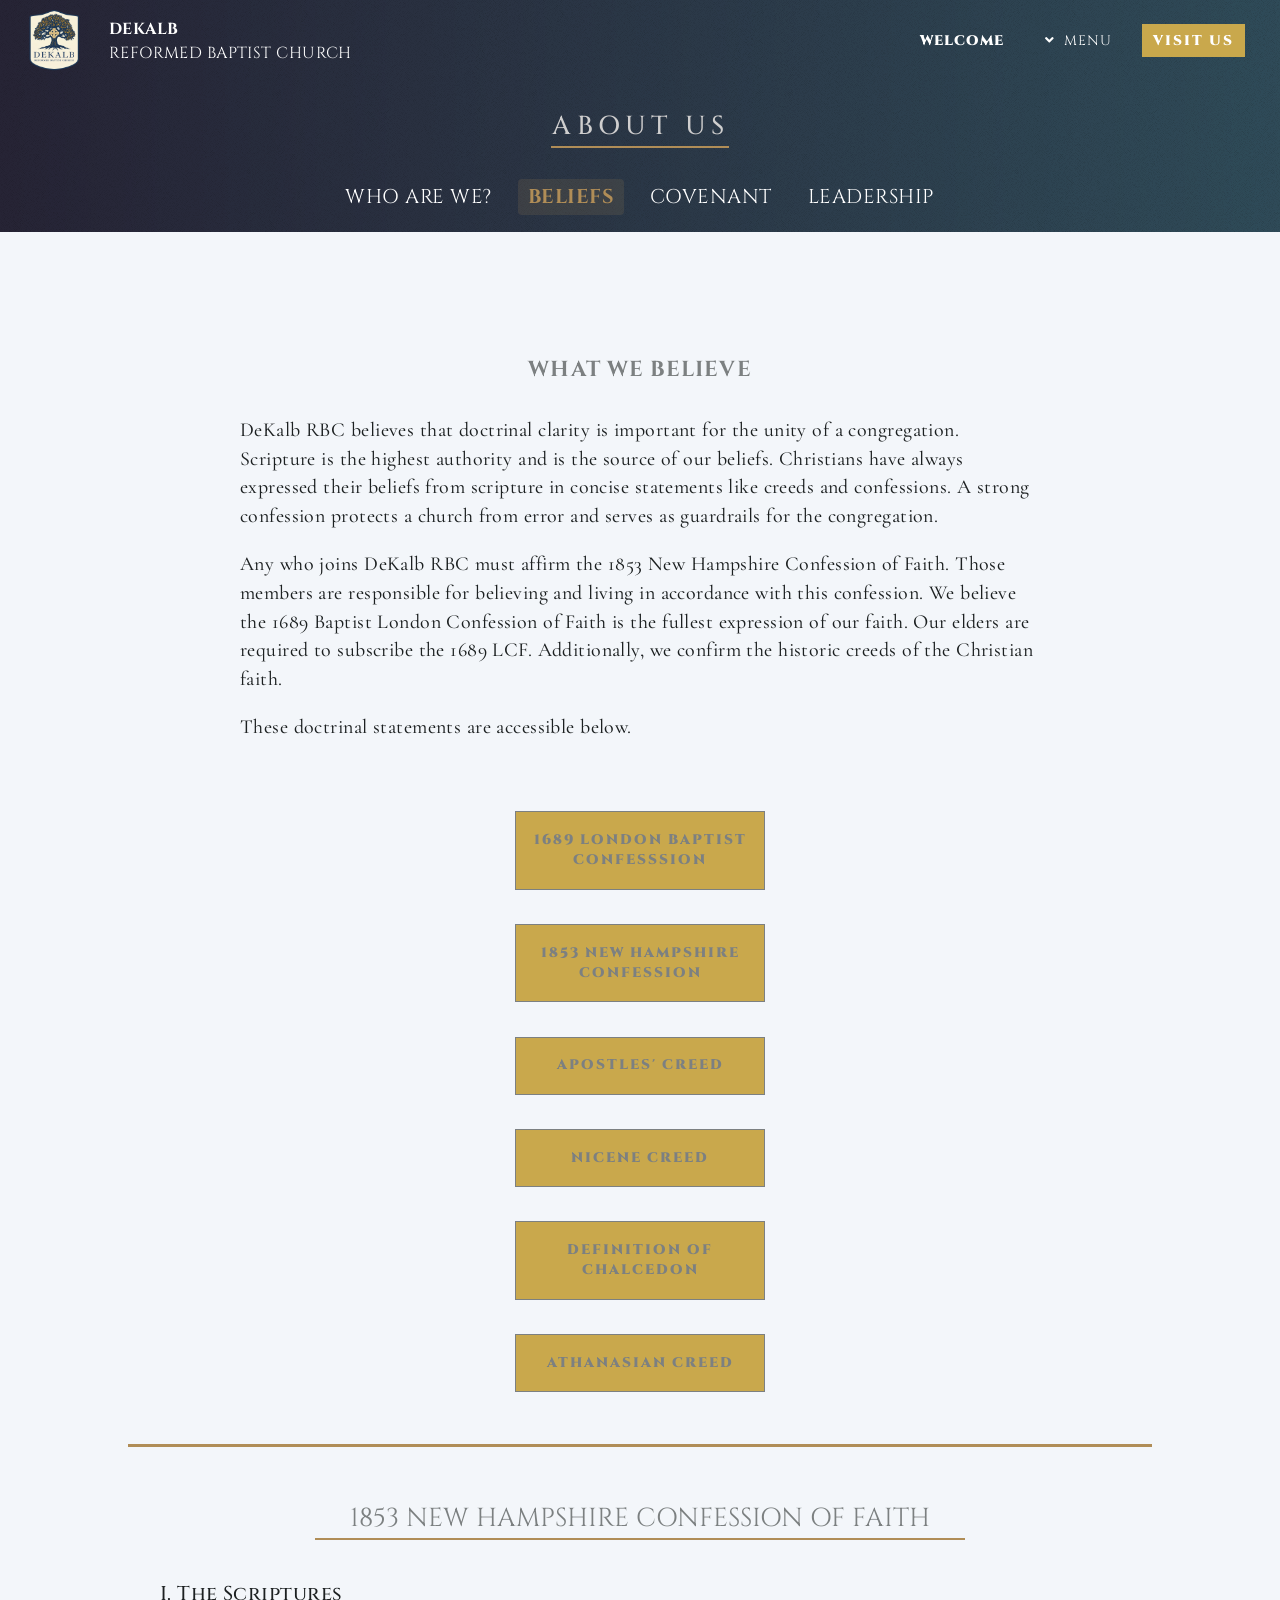
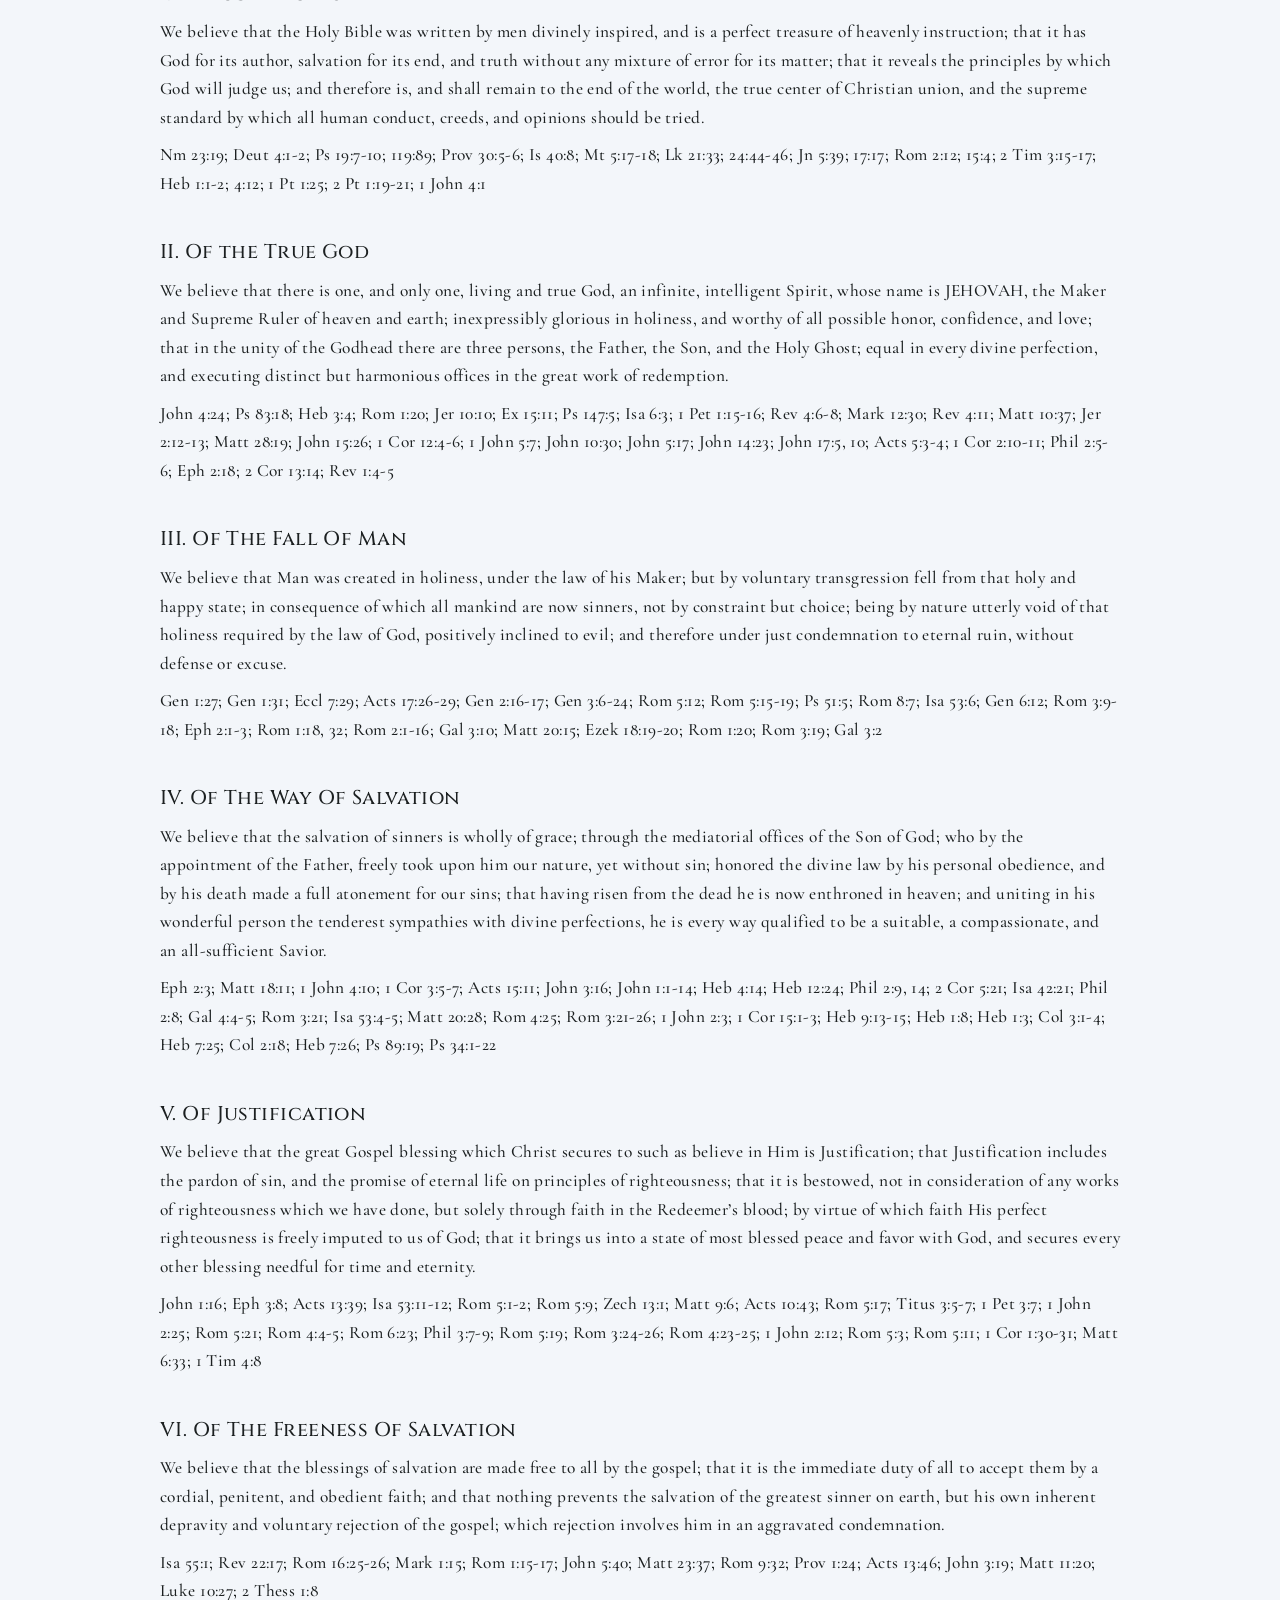
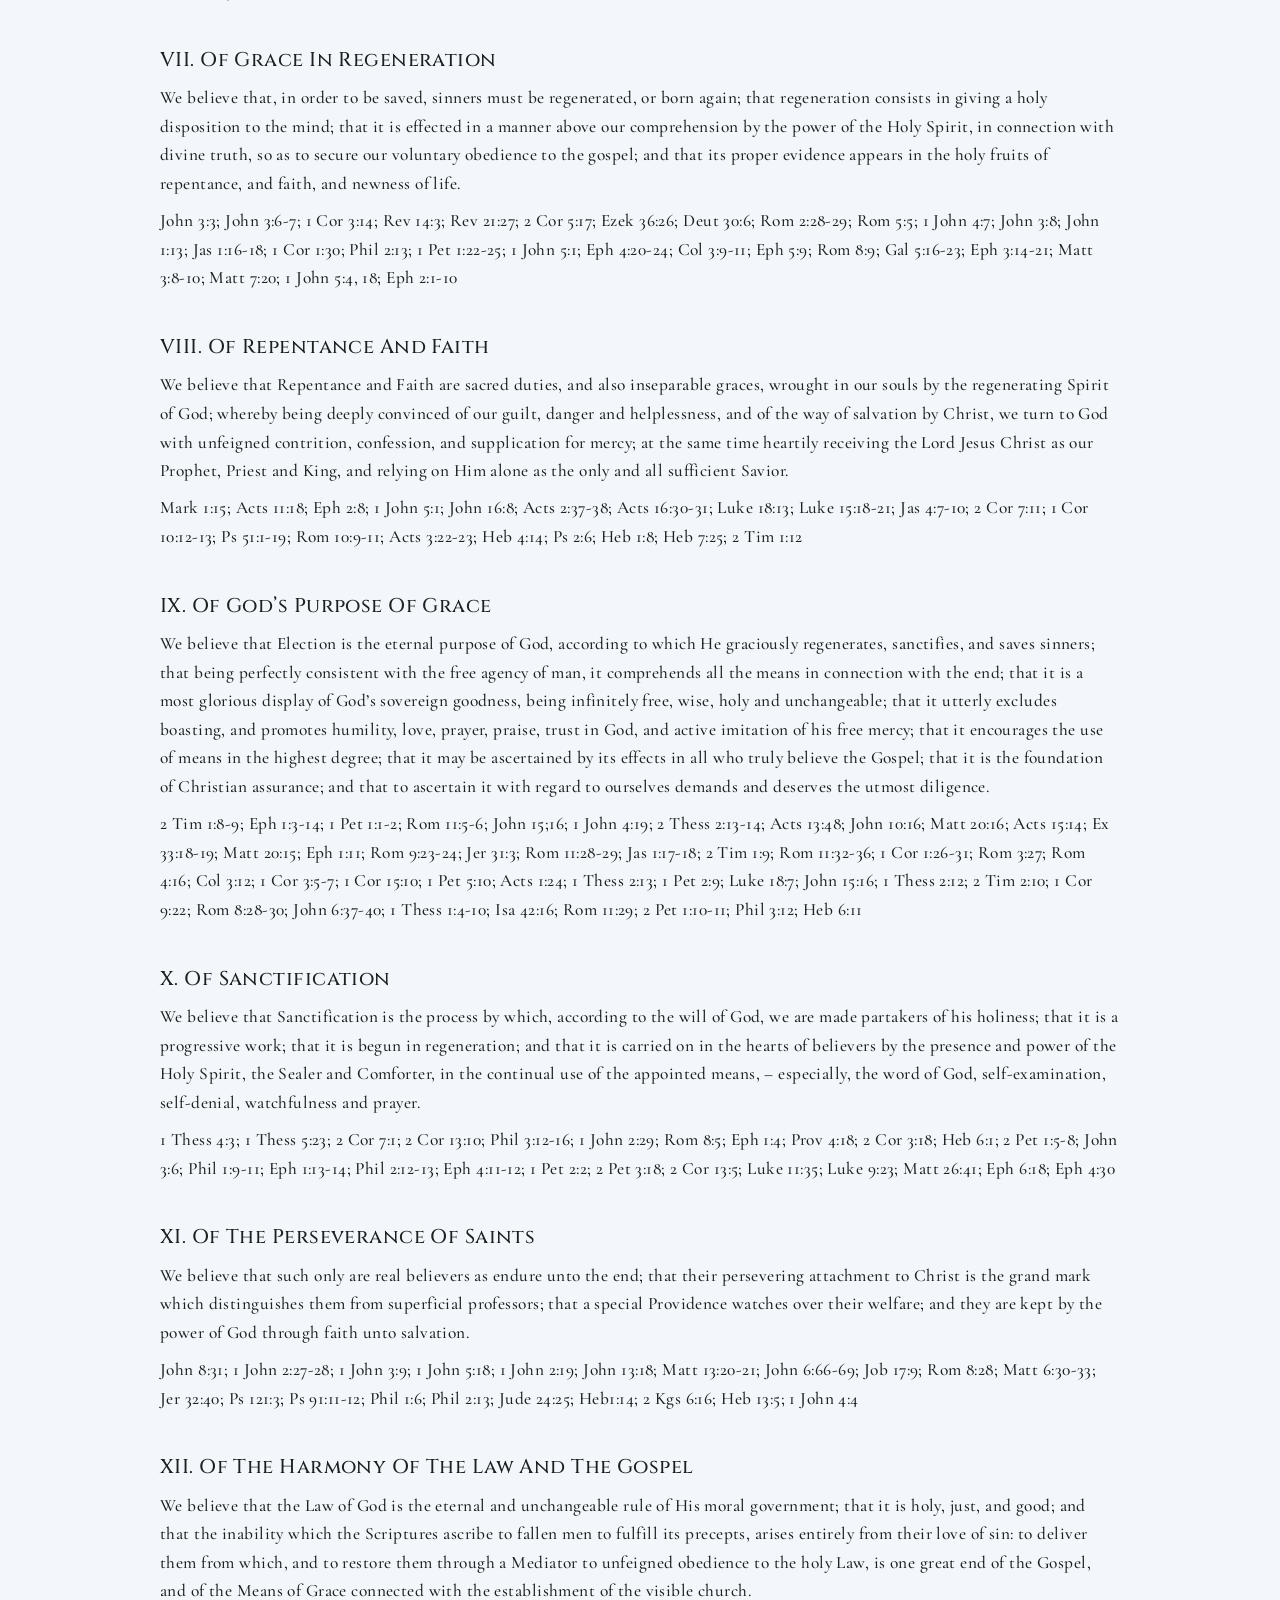
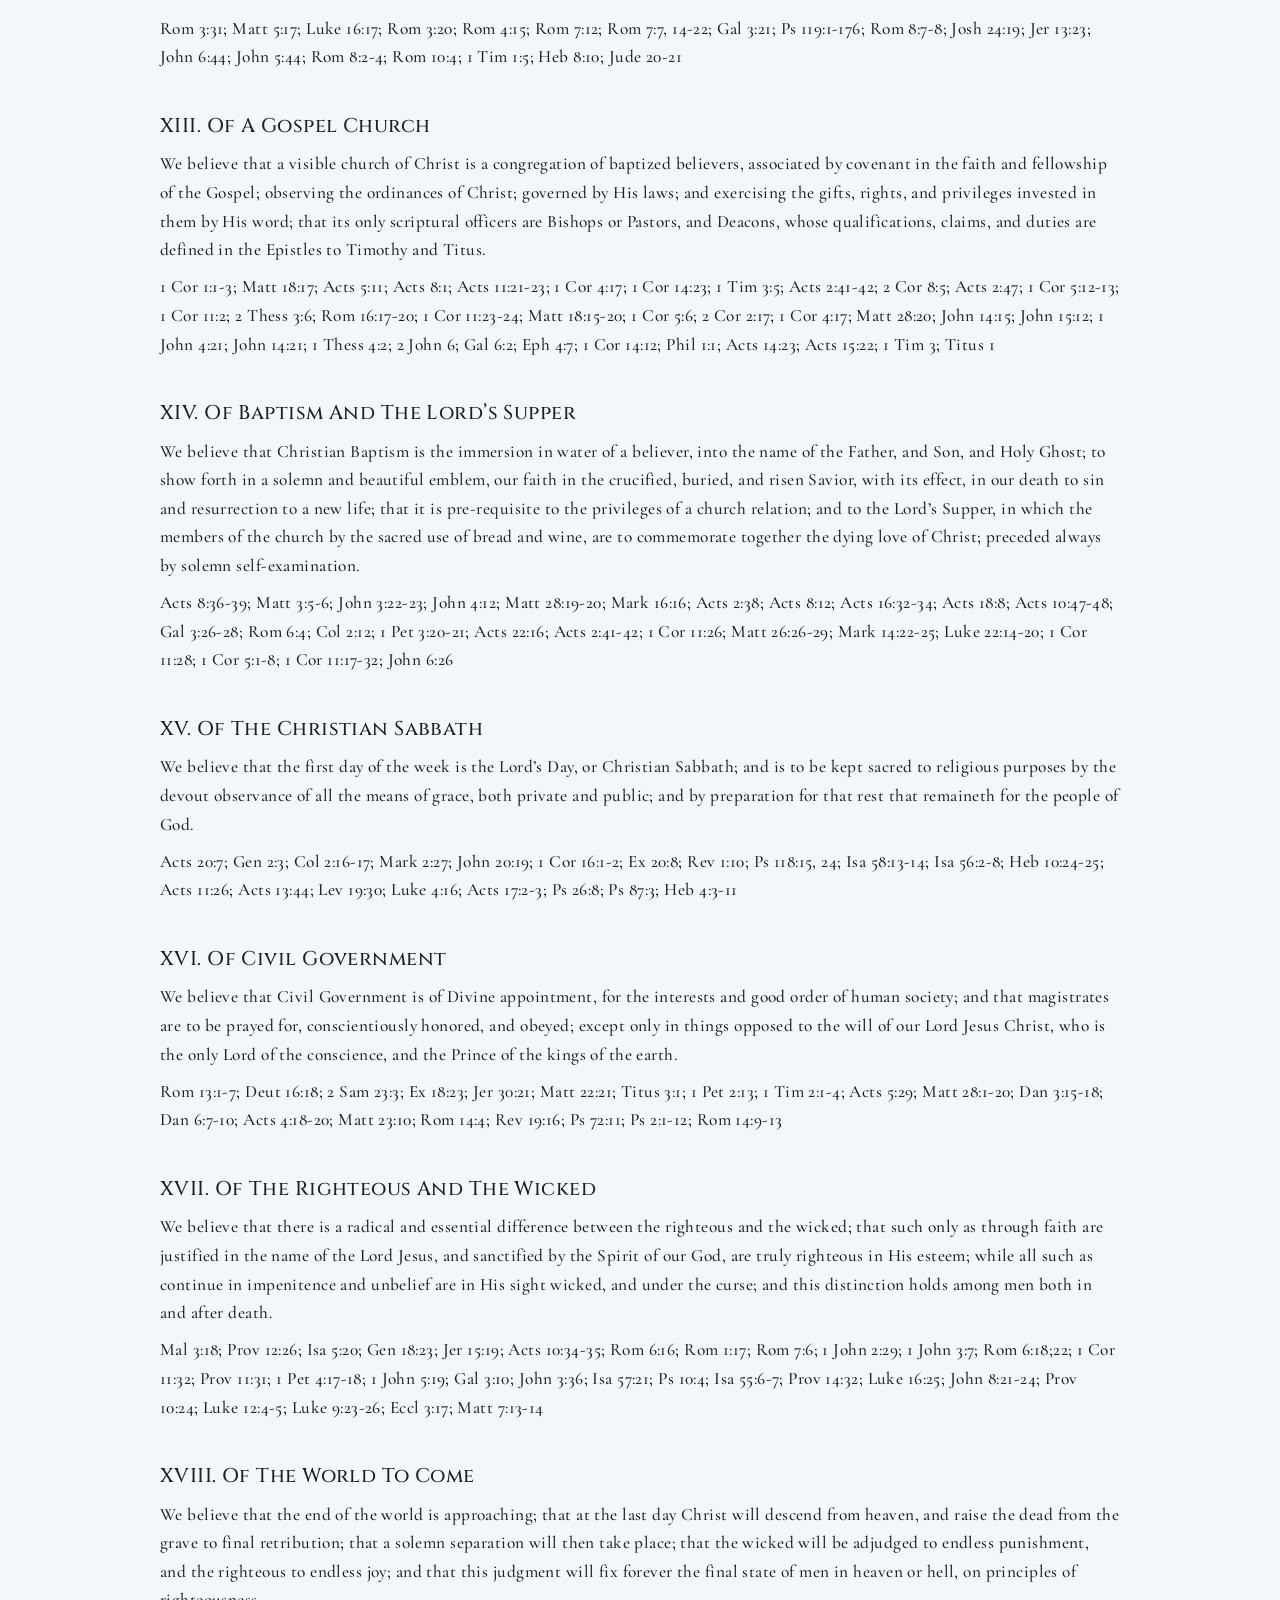
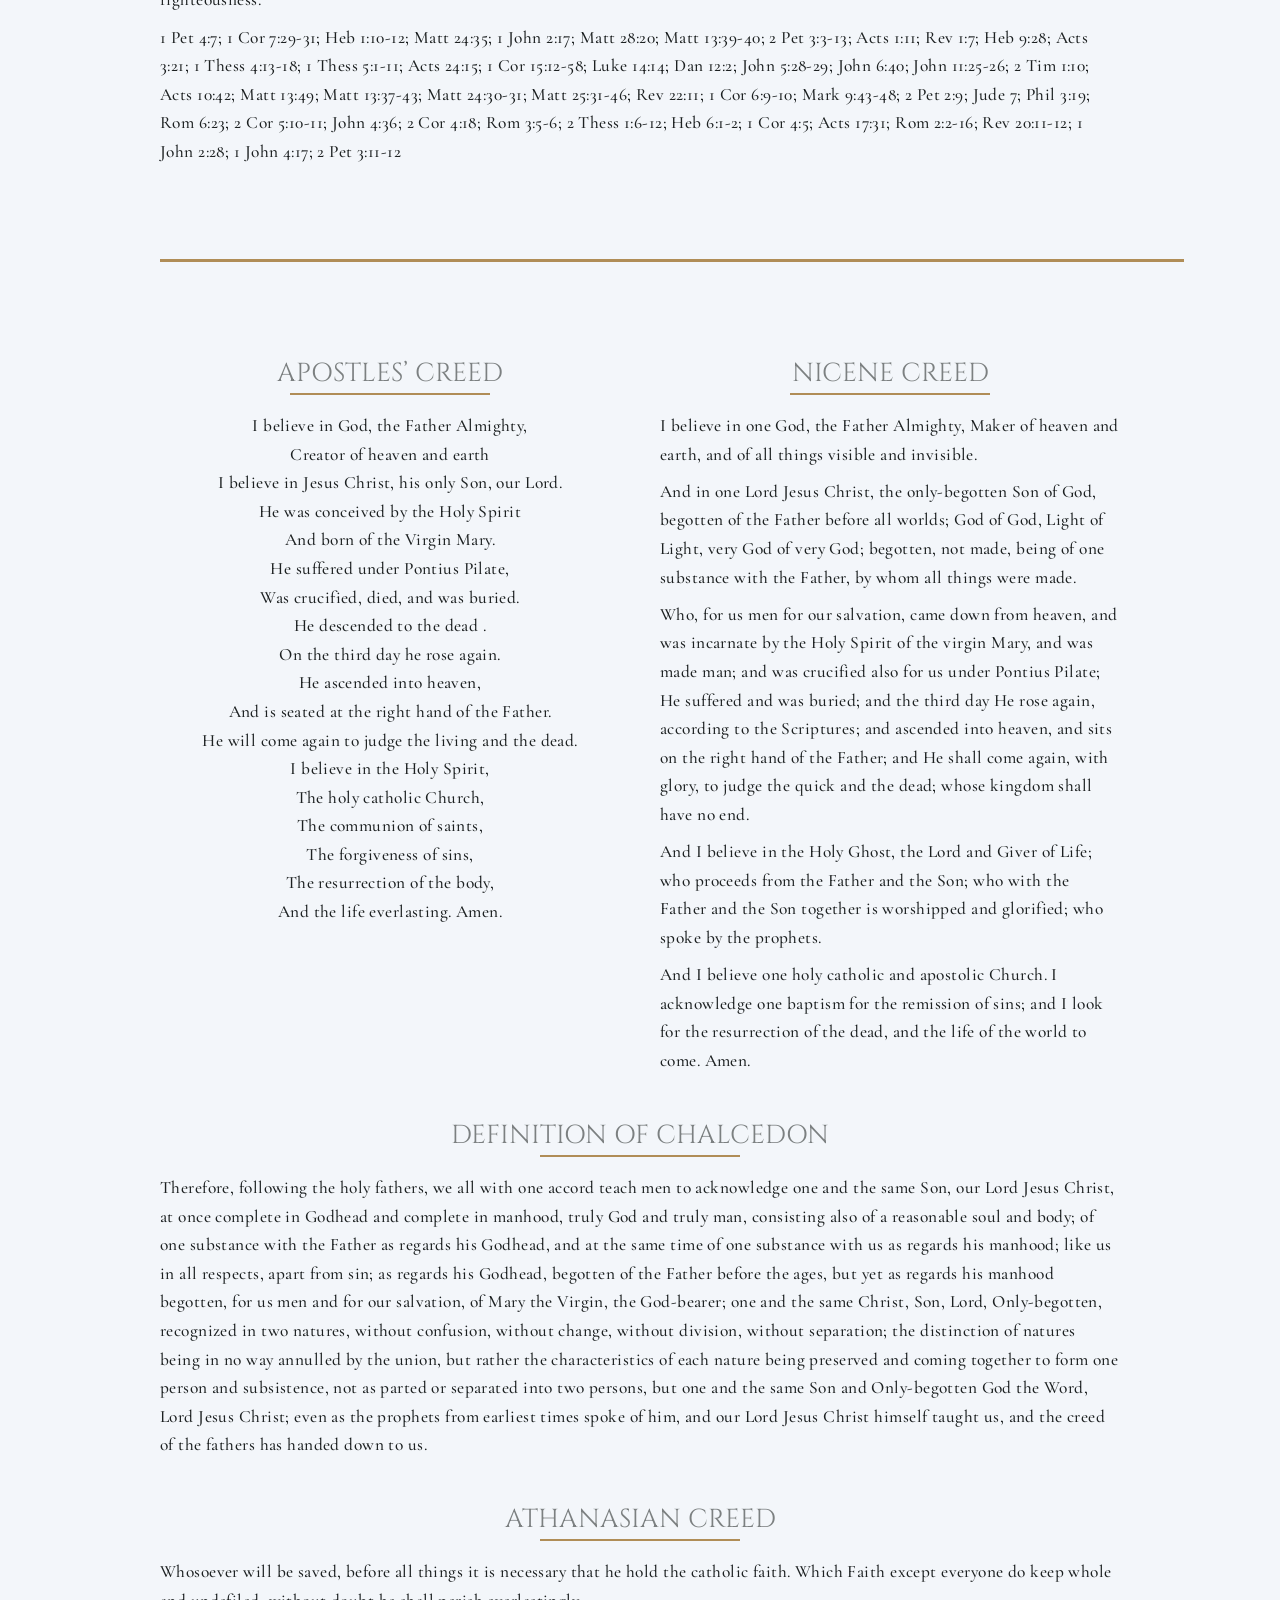
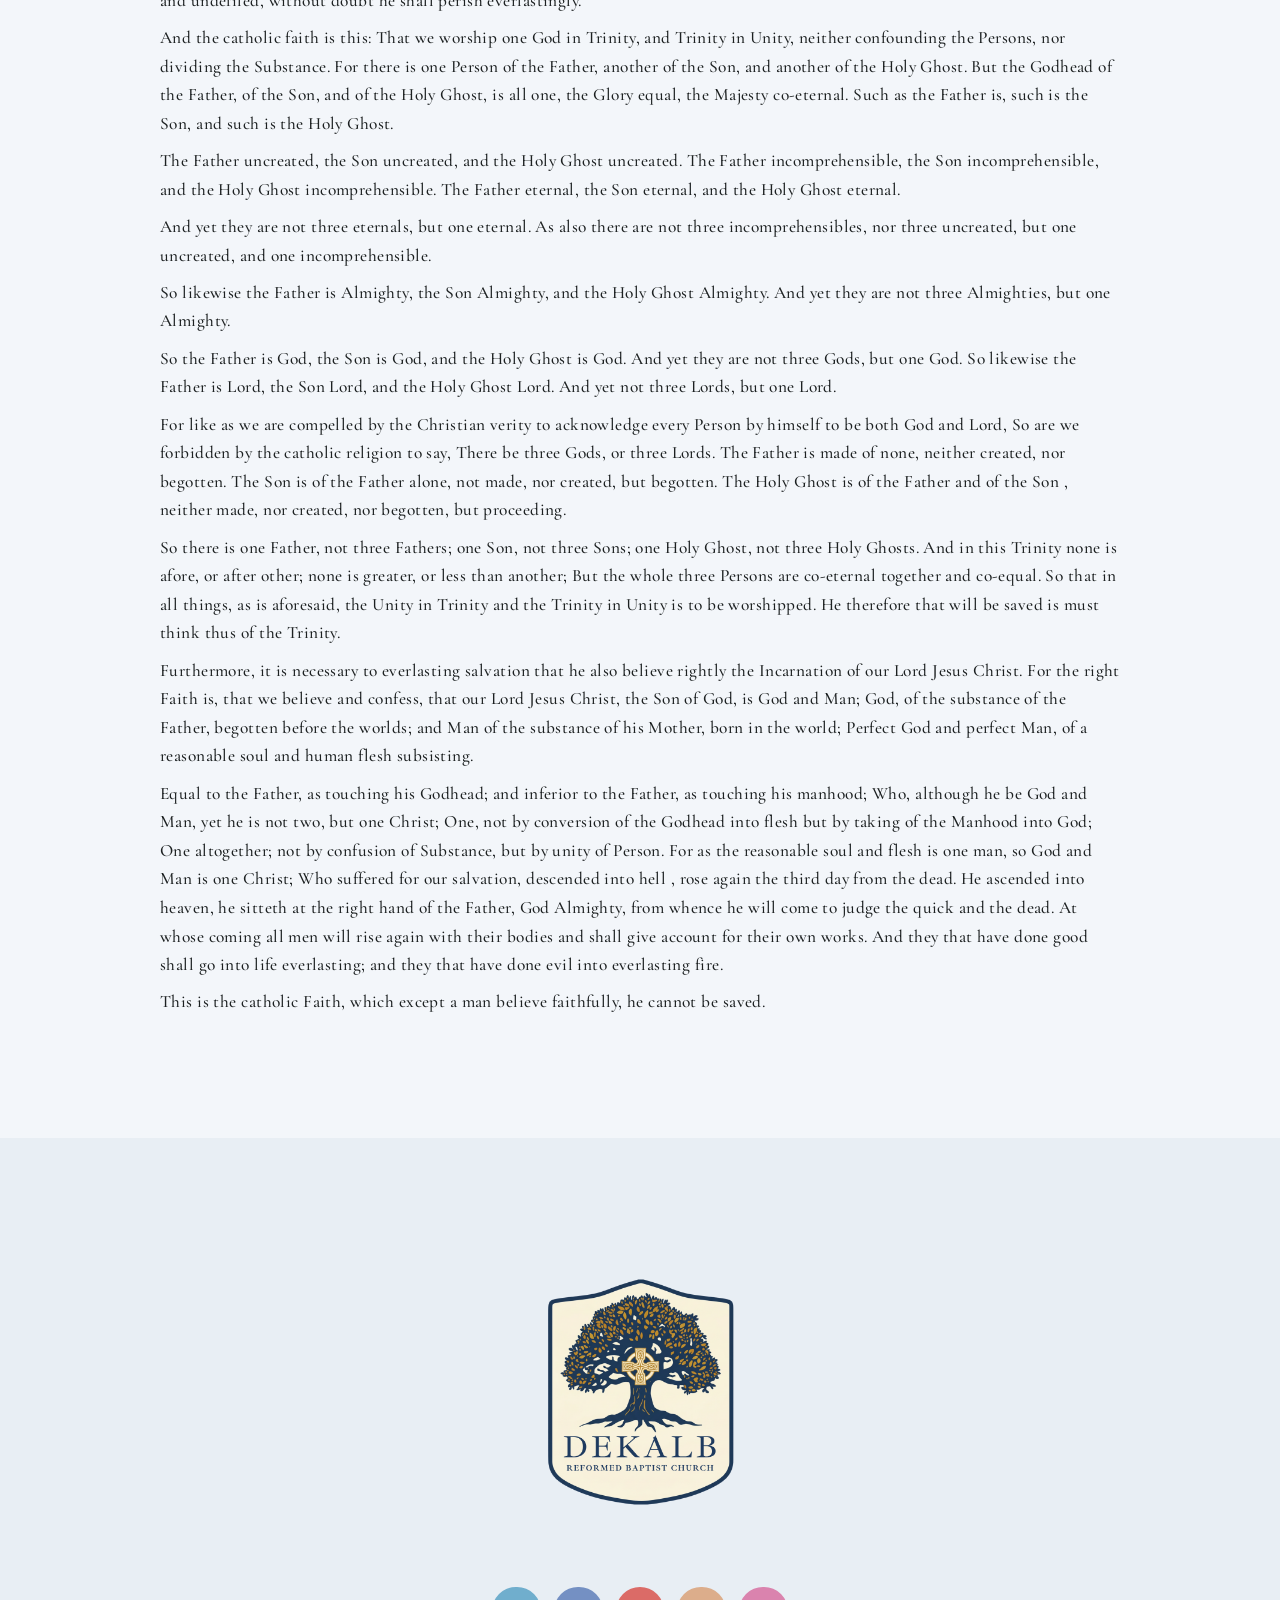
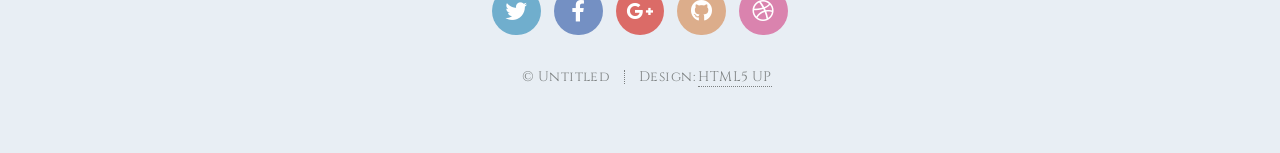
==== commit 58ca7ddf: "Add files via upload" ====
--- a/about-beliefs.html
+++ b/about-beliefs.html
@@ -31,6 +31,7 @@
 					<div class="pagelinks">
 						<h3> <a href="about.html">Who Are We?</a></h3>
 						<h3> <a href="about-beliefs.html" class="active">Beliefs</a></h3>
+						<h3> <a href="about-covenant.html"> Covenant</a></h3>
 						<h3> <a href="about-leadership.html">Leadership</a></h3>
 
 					</div>
@@ -368,79 +369,14 @@
 
 
 
-					<!-- One -->
-						<section class="wrapper style4 container">
-
-							<!-- Content -->
-								<div class="content">
-									<section>
-										<a href="#" class="image featured"><img src="images/pic04.jpg" alt="" /></a>
-										<header>
-											<h3>Dolore Amet Consequat</h3>
-										</header>
-										<p>Aliquam massa urna, imperdiet sit amet mi non, bibendum euismod est. Curabitur mi justo, tincidunt vel eros ullamcorper, porta cursus justo. Cras vel neque eros. Vestibulum diam quam, mollis at consectetur non, malesuada quis augue. Morbi tincidunt pretium interdum. Morbi mattis elementum orci, nec dictum massa. Morbi eu faucibus massa. Aliquam massa urna, imperdiet sit amet mi non, bibendum euismod est. Curabitur mi justo, tincidunt vel eros ullamcorper, porta cursus justo. Cras vel neque eros. Vestibulum diam.</p>
-										<p>Vestibulum diam quam, mollis at consectetur non, malesuada quis augue. Morbi tincidunt pretium interdum. Morbi mattis elementum orci, nec dictum porta cursus justo. Quisque ultricies lorem in ligula condimentum, et egestas turpis sagittis. Cras ac nunc urna. Nullam eget lobortis purus. Phasellus vitae tortor non est placerat tristique. Sed id sem et massa ornare pellentesque. Maecenas pharetra porta accumsan. </p>
-										<p>In vestibulum massa quis arcu lobortis tempus. Nam pretium arcu in odio vulputate luctus. Suspendisse euismod lorem eget lacinia fringilla. Sed sed felis justo. Nunc sodales elit in laoreet aliquam. Nam gravida, nisl sit amet iaculis porttitor, risus nisi rutrum metus, non hendrerit ipsum arcu tristique est.</p>
-									</section>
-								</div>
-
-						</section>
-
-					<!-- Two -->
-						<section class="wrapper style1 container special">
-							<div class="row">
-								<div class="col-4 col-12-narrower">
-
-									<section>
-										<header>
-											<h3>This is Something</h3>
-										</header>
-										<p>Sed tristique purus vitae volutpat ultrices. Aliquam eu elit eget arcu commodo suscipit dolor nec nibh. Proin a ullamcorper elit, et sagittis turpis. Integer ut fermentum.</p>
-										<footer>
-											<ul class="buttons">
-												<li><a href="#" class="button small">Learn More</a></li>
-											</ul>
-										</footer>
-									</section>
-
-								</div>
-								<div class="col-4 col-12-narrower">
-
-									<section>
-										<header>
-											<h3>Also Something</h3>
-										</header>
-										<p>Sed tristique purus vitae volutpat ultrices. Aliquam eu elit eget arcu commodo suscipit dolor nec nibh. Proin a ullamcorper elit, et sagittis turpis. Integer ut fermentum.</p>
-										<footer>
-											<ul class="buttons">
-												<li><a href="#" class="button small">Learn More</a></li>
-											</ul>
-										</footer>
-									</section>
-
-								</div>
-								<div class="col-4 col-12-narrower">
-
-									<section>
-										<header>
-											<h3>Probably Something</h3>
-										</header>
-										<p>Sed tristique purus vitae volutpat ultrices. Aliquam eu elit eget arcu commodo suscipit dolor nec nibh. Proin a ullamcorper elit, et sagittis turpis. Integer ut fermentum.</p>
-										<footer>
-											<ul class="buttons">
-												<li><a href="#" class="button small">Learn More</a></li>
-											</ul>
-										</footer>
-									</section>
-
-								</div>
-							</div>
-						</section>
-
-				</article>
+				
 
 			<!-- Footer -->
 				<footer id="footer">
+
+					<div id="footer-logo">
+						<a href="index.html"><img src="images/logo3.png" alt="DeKalb RBC"></a>
+					</div>
 
 					<ul class="icons">
 						<li><a href="#" class="icon brands circle fa-twitter"><span class="label">Twitter</span></a></li>
--- a/assets/css/main.css
+++ b/assets/css/main.css
@@ -2231,7 +2231,7 @@
 	}
 
 		.wrapper.style1 {
-			padding: 0;
+			padding: 0 0 5em;
 			max-width: 100%;
 		}
 
@@ -2771,7 +2771,7 @@
 
 	.no-main-background #main {
 		background-image: none;
-		padding:0em;
+		padding:2em;
 	}
 
 /* CTA */
@@ -2987,6 +2987,10 @@
 		display: none;
 	}
 
+	#mobile-top-text {
+		display: none;
+	}
+
 	#mobile-logo {
     display: none;
 	}
@@ -3015,6 +3019,12 @@
 				header.special h2 + p {
 					padding-top: 1.25em;
 				}
+		
+	
+			section[id] {
+				scroll-margin-top: 50px !important;
+			}
+
 
 		/* Section/Article */
 
@@ -3148,6 +3158,23 @@
 				z-index: 10001;
 			}
 
+			        #mobile-top-text {
+						display: block;
+						position: absolute;
+						top: 5px;
+						left: 50%;
+						transform: translateX(-50%);
+						width: 60%;
+						max-width: 500px;
+						text-align: center;
+						font-family: "Cinzel", serif;
+						font-size: 1.2rem;
+						font-weight: 600;
+						z-index: 9999;
+						color: #ebe8e4;
+					}
+
+
 				#mobile-logo {
 					display: block;
 					position: fixed;
@@ -3213,6 +3240,10 @@
 						top: 10px;
 						width: 60px;
 					}
+
+				section[id] {
+					scroll-margin-top: 70px;
+				}
 
 			#navPanel {
 				-moz-backface-visibility: hidden;
@@ -3722,3 +3753,15 @@
 	font-size: 2.5em;
 }
 
+
+section[id]{
+	scroll-margin-top: 150px;
+}
+
+
+	.leadershipimg{
+		display: block;
+		margin: 2em auto;
+		width: 384px;
+		height: 256px;
+	}
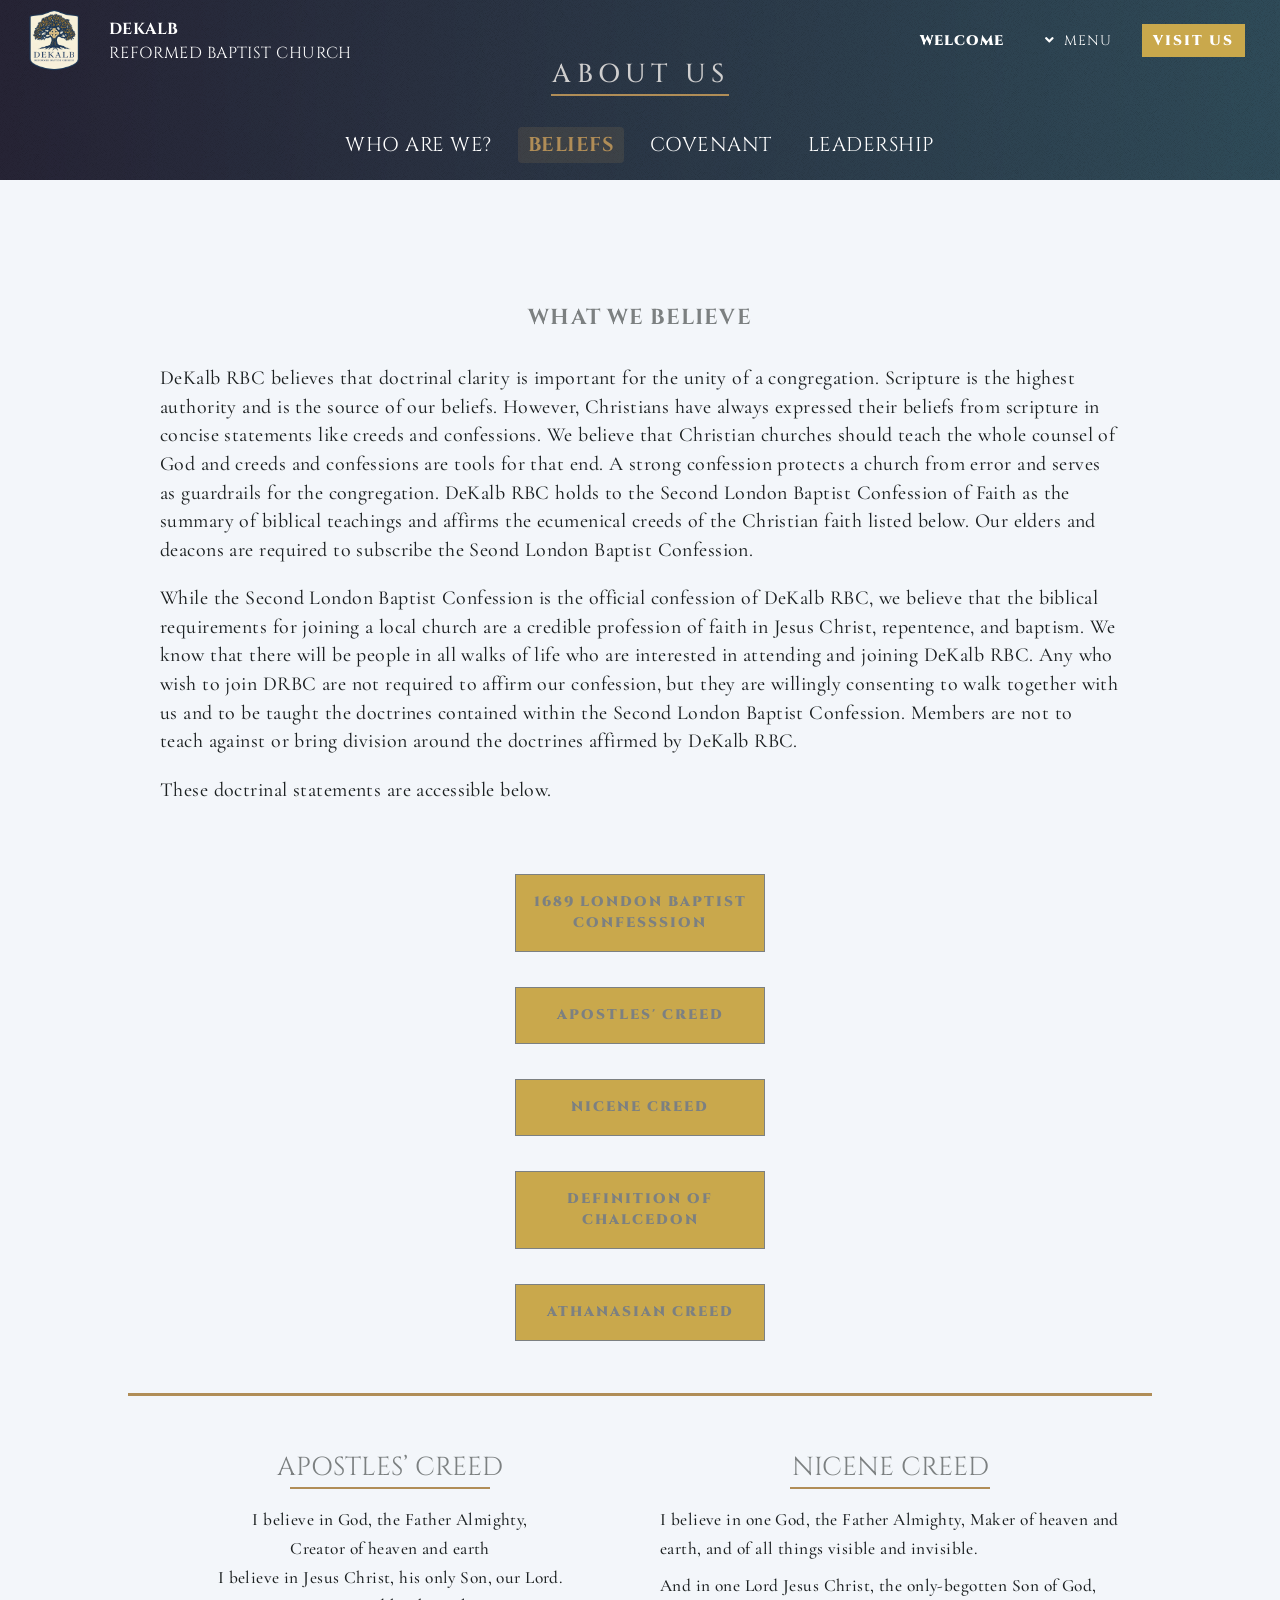
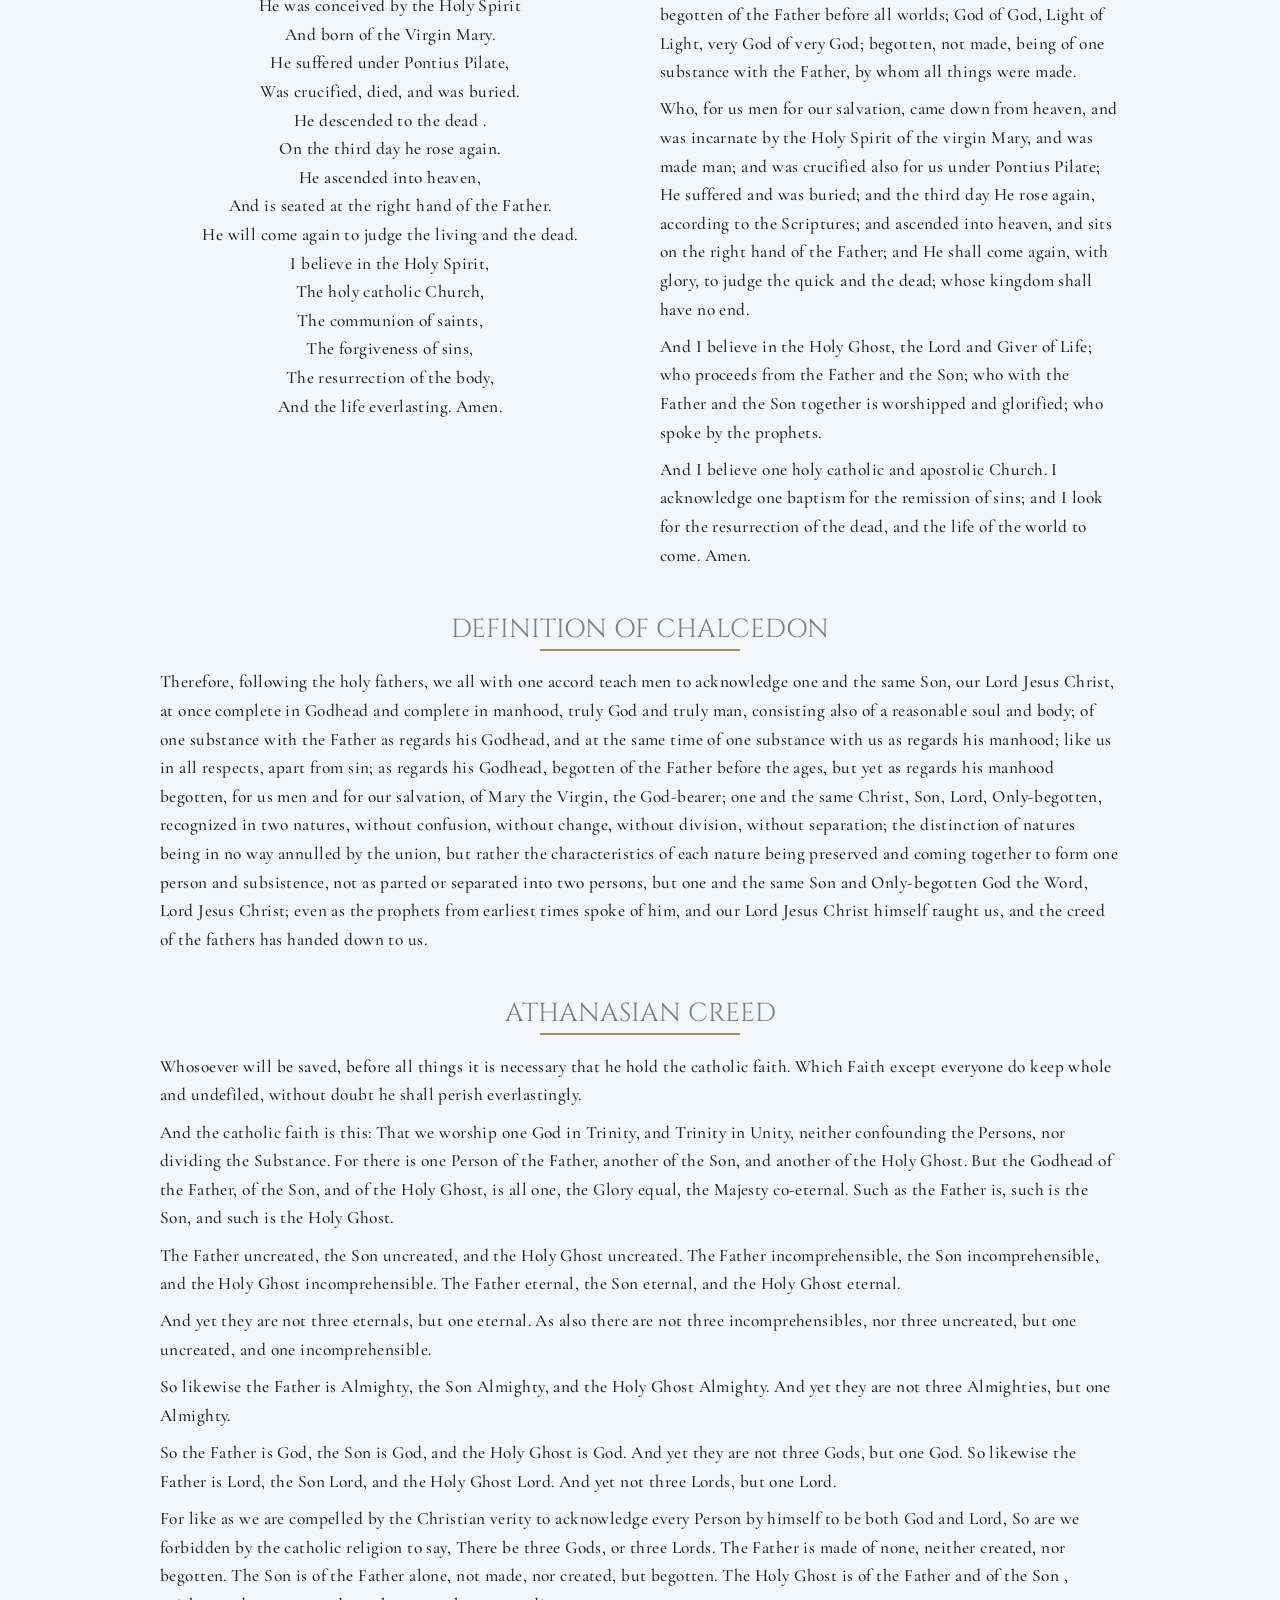
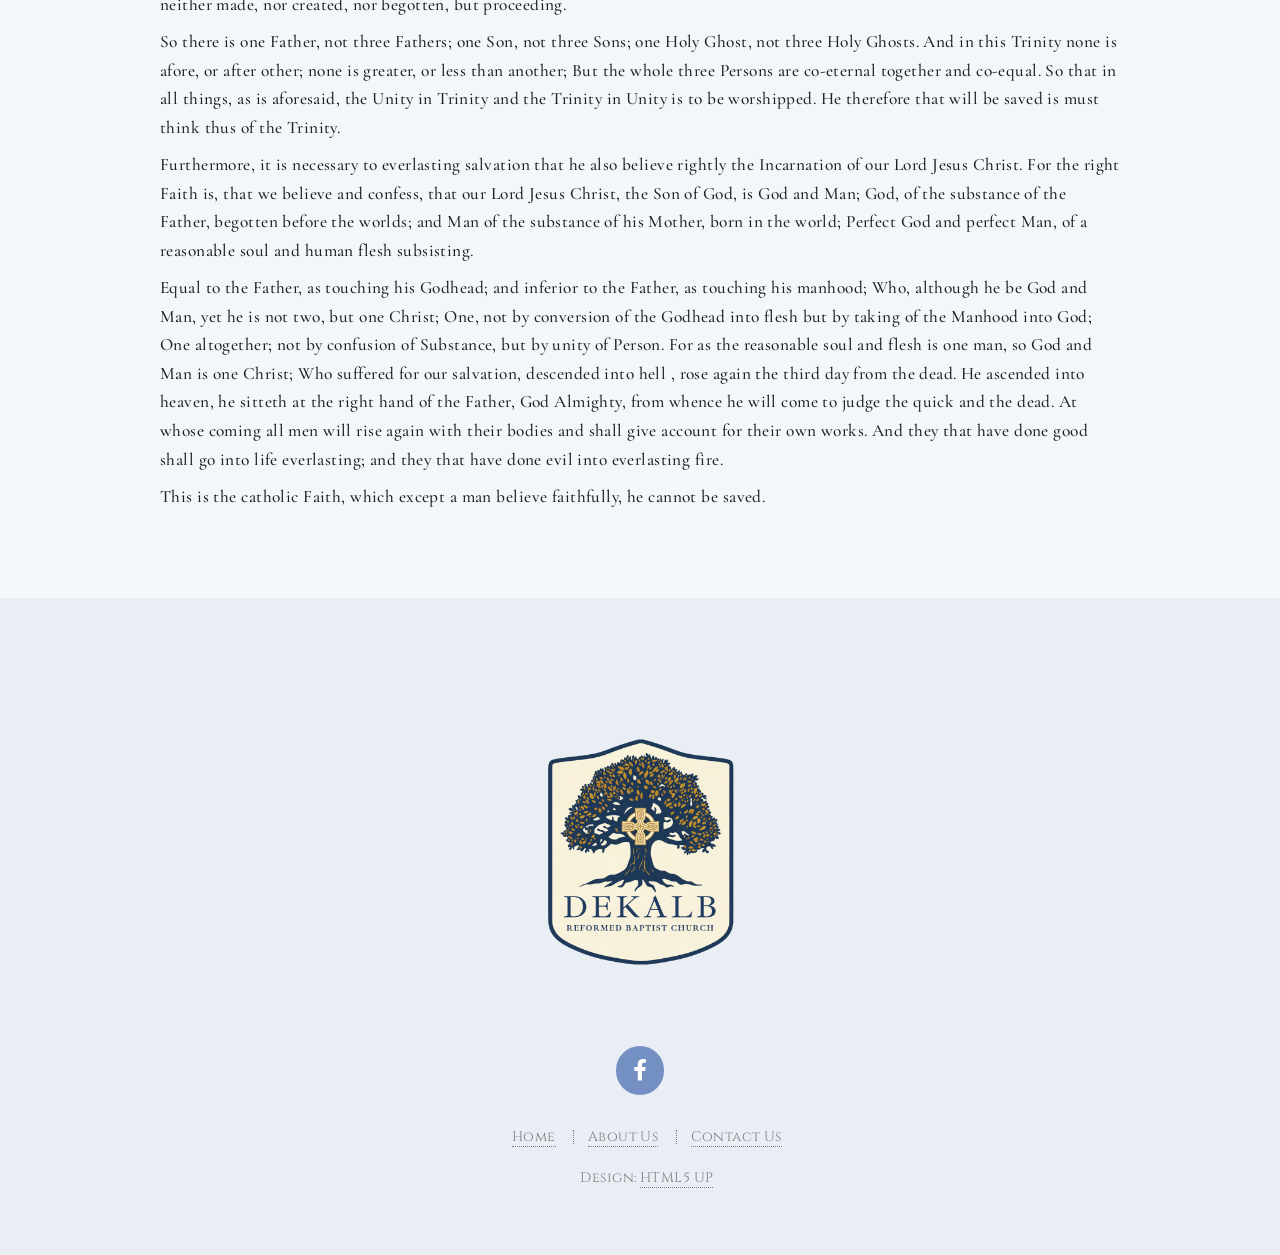
==== commit 061260a8: "Add files via upload" ====
--- a/about-beliefs.html
+++ b/about-beliefs.html
@@ -52,9 +52,9 @@
 						<span class="icon solid fa-mobile-alt"></span>
 					-->
 						<h2> <strong>What We Believe</strong></h2>
-						<p>DeKalb RBC believes that doctrinal clarity is important for the unity of a congregation. Scripture is the highest authority and is the source of our beliefs. Christians have always expressed their beliefs from scripture in concise statements like creeds and confessions. A strong confession protects a church from error and serves as guardrails for the congregation.</p>
-
-						<p>Any who joins DeKalb RBC must affirm the 1853 New Hampshire Confession of Faith. Those members are responsible for believing and living in accordance with this confession. We believe the 1689 Baptist London Confession of Faith is the fullest expression of our faith. Our elders are required to subscribe the 1689 LCF. Additionally, we confirm the historic creeds of the Christian faith.</p>
+						<p>DeKalb RBC believes that doctrinal clarity is important for the unity of a congregation. Scripture is the highest authority and is the source of our beliefs. However, Christians have always expressed their beliefs from scripture in concise statements like creeds and confessions. We believe that Christian churches should teach the whole counsel of God and creeds and confessions are tools for that end. A strong confession protects a church from error and serves as guardrails for the congregation. DeKalb RBC holds to the Second London Baptist Confession of Faith as the summary of biblical teachings and affirms the ecumenical creeds of the Christian faith listed below. Our elders and deacons are required to subscribe the Seond London Baptist Confession.</p>
+
+						<p>While the Second London Baptist Confession is the official confession of DeKalb RBC, we believe that the biblical requirements for joining a local church are a credible profession of faith in Jesus Christ, repentence, and baptism. We know that there will be people in all walks of life who are interested in attending and joining DeKalb RBC. Any who wish to join DRBC are not required to affirm our confession, but they are willingly consenting to walk together with us and to be taught the doctrines contained within the Second London Baptist Confession. Members are not to teach against or bring division around the doctrines affirmed by DeKalb RBC. </p>
 
 						<p>These doctrinal statements are accessible below.</p>
 					
@@ -62,10 +62,6 @@
 					
 					<ul class="buttons">
 						<li><a href="https://www.the1689confession.com/" class="button" target="_blank">1689 London Baptist Confesssion</a></li>
-					</ul>
-
-					<ul class="buttons">
-						<li><a href="#NHC" class="button">1853 New Hampshire Confession</a></li>
 					</ul>
 
 					<ul class="buttons">
@@ -98,147 +94,10 @@
 																													
 							<div class="row">
 
-								<div class="col-12 col-12-narrower">
-									<section id="NHC">
-										<header>
-											<h1>1853 New Hampshire Confession of Faith</h1>
-											<div class="dividerlong"></div>
-										</header>
-
-											<p class="sectiontitle">I. The Scriptures</p>
-											<p>We believe that the Holy Bible was written by men divinely inspired, and is a perfect treasure of heavenly instruction; that it has God for its author, salvation for its end, and truth without any mixture of error for its matter; that it reveals the principles by which God will judge us; and therefore is, and shall remain to the end of the world, the true center of Christian union, and the supreme standard by which all human conduct, creeds, and opinions should be tried.
-											</p>
-											<p>
-											Nm 23:19; Deut 4:1-2; Ps 19:7-10; 119:89; Prov 30:5-6; Is 40:8; Mt 5:17-18; Lk 21:33; 24:44-46; Jn 5:39; 17:17; Rom 2:12; 15:4; 2 Tim 3:15-17; Heb 1:1-2; 4:12; 1 Pt 1:25; 2 Pt 1:19-21; 1 John 4:1
-											</p>
-
-											<p class="sectiontitle">II. Of the True God</p>
-											<p>We believe that there is one, and only one, living and true God, an infinite, intelligent Spirit, whose name is JEHOVAH, the Maker and Supreme Ruler of heaven and earth; inexpressibly glorious in holiness, and worthy of all possible honor, confidence, and love; that in the unity of the Godhead there are three persons, the Father, the Son, and the Holy Ghost; equal in every divine perfection, and executing distinct but harmonious offices in the great work of redemption.
-											</p>
-											<p>
-											John 4:24; Ps 83:18; Heb 3:4; Rom 1:20; Jer 10:10; Ex 15:11; Ps 147:5; Isa 6:3; 1 Pet 1:15-16; Rev 4:6-8; Mark 12:30; Rev 4:11; Matt 10:37; Jer 2:12-13; Matt 28:19; John 15:26; 1 Cor 12:4-6; 1 John 5:7; John 10:30; John 5:17; John 14:23; John 17:5, 10; Acts 5:3-4; 1 Cor 2:10-11; Phil 2:5-6; Eph 2:18; 2 Cor 13:14; Rev 1:4-5
-											</p>
-
-											<p class="sectiontitle">III. Of The Fall Of Man</p>
-											<p>We believe that Man was created in holiness, under the law of his Maker; but by voluntary transgression fell from that holy and happy state; in consequence of which all mankind are now sinners, not by constraint but choice; being by nature utterly void of that holiness required by the law of God, positively inclined to evil; and therefore under just condemnation to eternal ruin, without defense or excuse.
-											</p>
-											<p>
-											Gen 1:27; Gen 1:31; Eccl 7:29; Acts 17:26-29; Gen 2:16-17; Gen 3:6-24; Rom 5:12; Rom 5:15-19; Ps 51:5; Rom 8:7; Isa 53:6; Gen 6:12; Rom 3:9-18; Eph 2:1-3; Rom 1:18, 32; Rom 2:1-16; Gal 3:10; Matt 20:15; Ezek 18:19-20; Rom 1:20; Rom 3:19; Gal 3:2
-											</p>
-
-											<p class="sectiontitle">IV. Of The Way Of Salvation</p>
-											<p>We believe that the salvation of sinners is wholly of grace; through the mediatorial offices of the Son of God; who by the appointment of the Father, freely took upon him our nature, yet without sin; honored the divine law by his personal obedience, and by his death made a full atonement for our sins; that having risen from the dead he is now enthroned in heaven; and uniting in his wonderful person the tenderest sympathies with divine perfections, he is every way qualified to be a suitable, a compassionate, and an all-sufficient Savior.
-											</p>
-											<p>
-											Eph 2:3; Matt 18:11; 1 John 4:10; 1 Cor 3:5-7; Acts 15:11; John 3:16; John 1:1-14; Heb 4:14; Heb 12:24; Phil 2:9, 14; 2 Cor 5:21; Isa 42:21; Phil 2:8; Gal 4:4-5; Rom 3:21; Isa 53:4-5; Matt 20:28; Rom 4:25; Rom 3:21-26; 1 John 2:3; 1 Cor 15:1-3; Heb 9:13-15; Heb 1:8; Heb 1:3; Col 3:1-4; Heb 7:25; Col 2:18; Heb 7:26; Ps 89:19; Ps 34:1-22
-											</p>
-
-											<p class="sectiontitle">V. Of Justification</p>
-											<p>We believe that the great Gospel blessing which Christ secures to such as believe in Him is Justification; that Justification includes the pardon of sin, and the promise of eternal life on principles of righteousness; that it is bestowed, not in consideration of any works of righteousness which we have done, but solely through faith in the Redeemer’s blood; by virtue of which faith His perfect righteousness is freely imputed to us of God; that it brings us into a state of most blessed peace and favor with God, and secures every other blessing needful for time and eternity.
-											</p>
-											<p>
-											John 1:16; Eph 3:8; Acts 13:39; Isa 53:11-12; Rom 5:1-2; Rom 5:9; Zech 13:1; Matt 9:6; Acts 10:43; Rom 5:17; Titus 3:5-7; 1 Pet 3:7; 1 John 2:25; Rom 5:21; Rom 4:4-5; Rom 6:23; Phil 3:7-9; Rom 5:19; Rom 3:24-26; Rom 4:23-25; 1 John 2:12; Rom 5:3; Rom 5:11; 1 Cor 1:30-31; Matt 6:33; 1 Tim 4:8
-											</p>
-
-											<p class="sectiontitle">VI. Of The Freeness Of Salvation</p>
-											<p>We believe that the blessings of salvation are made free to all by the gospel; that it is the immediate duty of all to accept them by a cordial, penitent, and obedient faith; and that nothing prevents the salvation of the greatest sinner on earth, but his own inherent depravity and voluntary rejection of the gospel; which rejection involves him in an aggravated condemnation.
-											</p>
-											<p>
-											Isa 55:1; Rev 22:17; Rom 16:25-26; Mark 1:15; Rom 1:15-17; John 5:40; Matt 23:37; Rom 9:32; Prov 1:24; Acts 13:46; John 3:19; Matt 11:20; Luke 10:27; 2 Thess 1:8
-											</p>
-
-											<p class="sectiontitle">VII. Of Grace In Regeneration</p>
-											<p>We believe that, in order to be saved, sinners must be regenerated, or born again; that regeneration consists in giving a holy disposition to the mind; that it is effected in a manner above our comprehension by the power of the Holy Spirit, in connection with divine truth, so as to secure our voluntary obedience to the gospel; and that its proper evidence appears in the holy fruits of repentance, and faith, and newness of life.
-											</p>
-											<p>
-											John 3:3; John 3:6-7; 1 Cor 3:14; Rev 14:3; Rev 21:27; 2 Cor 5:17; Ezek 36:26; Deut 30:6; Rom 2:28-29; Rom 5:5; 1 John 4:7; John 3:8; John 1:13; Jas 1:16-18; 1 Cor 1:30; Phil 2:13; 1 Pet 1:22-25; 1 John 5:1; Eph 4:20-24; Col 3:9-11; Eph 5:9; Rom 8:9; Gal 5:16-23; Eph 3:14-21; Matt 3:8-10; Matt 7:20; 1 John 5:4, 18; Eph 2:1-10
-											</p>
-
-											<p class="sectiontitle">VIII. Of Repentance And Faith</p>
-											<p>We believe that Repentance and Faith are sacred duties, and also inseparable graces, wrought in our souls by the regenerating Spirit of God; whereby being deeply convinced of our guilt, danger and helplessness, and of the way of salvation by Christ, we turn to God with unfeigned contrition, confession, and supplication for mercy; at the same time heartily receiving the Lord Jesus Christ as our Prophet, Priest and King, and relying on Him alone as the only and all sufficient Savior.
-											</p>
-											<p>
-											Mark 1:15; Acts 11:18; Eph 2:8; 1 John 5:1; John 16:8; Acts 2:37-38; Acts 16:30-31; Luke 18:13; Luke 15:18-21; Jas 4:7-10; 2 Cor 7:11; 1 Cor 10:12-13; Ps 51:1-19; Rom 10:9-11; Acts 3:22-23; Heb 4:14; Ps 2:6; Heb 1:8; Heb 7:25; 2 Tim 1:12
-											</p>
-
-											<p class="sectiontitle">IX. Of God’s Purpose Of Grace</p>
-											<p>We believe that Election is the eternal purpose of God, according to which He graciously regenerates, sanctifies, and saves sinners; that being perfectly consistent with the free agency of man, it comprehends all the means in connection with the end; that it is a most glorious display of God’s sovereign goodness, being infinitely free, wise, holy and unchangeable; that it utterly excludes boasting, and promotes humility, love, prayer, praise, trust in God, and active imitation of his free mercy; that it encourages the use of means in the highest degree; that it may be ascertained by its effects in all who truly believe the Gospel; that it is the foundation of Christian assurance; and that to ascertain it with regard to ourselves demands and deserves the utmost diligence.
-											</p>
-											<p>
-											2 Tim 1:8-9; Eph 1:3-14; 1 Pet 1:1-2; Rom 11:5-6; John 15;16; 1 John 4:19; 2 Thess 2:13-14; Acts 13:48; John 10:16; Matt 20:16; Acts 15:14; Ex 33:18-19; Matt 20:15; Eph 1:11; Rom 9:23-24; Jer 31:3; Rom 11:28-29; Jas 1:17-18; 2 Tim 1:9; Rom 11:32-36; 1 Cor 1:26-31; Rom 3:27; Rom 4:16; Col 3:12; 1 Cor 3:5-7; 1 Cor 15:10; 1 Pet 5:10; Acts 1:24; 1 Thess 2:13; 1 Pet 2:9; Luke 18:7; John 15:16; 1 Thess 2:12; 2 Tim 2:10; 1 Cor 9:22; Rom 8:28-30; John 6:37-40; 1 Thess 1:4-10; Isa 42:16; Rom 11:29; 2 Pet 1:10-11; Phil 3:12; Heb 6:11
-											</p>
-
-											<p class="sectiontitle">X. Of Sanctification</p>
-											<p>We believe that Sanctification is the process by which, according to the will of God, we are made partakers of his holiness; that it is a progressive work; that it is begun in regeneration; and that it is carried on in the hearts of believers by the presence and power of the Holy Spirit, the Sealer and Comforter, in the continual use of the appointed means, – especially, the word of God, self-examination, self-denial, watchfulness and prayer.
-											</p>
-											<p>
-											1 Thess 4:3; 1 Thess 5:23; 2 Cor 7:1; 2 Cor 13:10; Phil 3:12-16; 1 John 2:29; Rom 8:5; Eph 1:4; Prov 4:18; 2 Cor 3:18; Heb 6:1; 2 Pet 1:5-8; John 3:6; Phil 1:9-11; Eph 1:13-14; Phil 2:12-13; Eph 4:11-12; 1 Pet 2:2; 2 Pet 3:18; 2 Cor 13:5; Luke 11:35; Luke 9:23; Matt 26:41; Eph 6:18; Eph 4:30
-											</p>
-
-											<p class="sectiontitle">XI. Of The Perseverance Of Saints</p>
-											<p>We believe that such only are real believers as endure unto the end; that their persevering attachment to Christ is the grand mark which distinguishes them from superficial professors; that a special Providence watches over their welfare; and they are kept by the power of God through faith unto salvation.
-											</p>
-											<p>
-											John 8:31; 1 John 2:27-28; 1 John 3:9; 1 John 5:18; 1 John 2:19; John 13:18; Matt 13:20-21; John 6:66-69; Job 17:9; Rom 8:28; Matt 6:30-33; Jer 32:40; Ps 121:3; Ps 91:11-12; Phil 1:6; Phil 2:13; Jude 24:25; Heb1:14; 2 Kgs 6:16; Heb 13:5; 1 John 4:4
-											</p>
-
-											<p class="sectiontitle">XII. Of The Harmony Of The Law And The Gospel</p>
-											<p>We believe that the Law of God is the eternal and unchangeable rule of His moral government; that it is holy, just, and good; and that the inability which the Scriptures ascribe to fallen men to fulfill its precepts, arises entirely from their love of sin: to deliver them from which, and to restore them through a Mediator to unfeigned obedience to the holy Law, is one great end of the Gospel, and of the Means of Grace connected with the establishment of the visible church.
-											</p>
-											<p>
-											Rom 3:31; Matt 5:17; Luke 16:17; Rom 3:20; Rom 4:15; Rom 7:12; Rom 7:7, 14-22; Gal 3:21; Ps 119:1-176; Rom 8:7-8; Josh 24:19; Jer 13:23; John 6:44; John 5:44; Rom 8:2-4; Rom 10:4; 1 Tim 1:5; Heb 8:10; Jude 20-21
-											</p>
-
-											<p class="sectiontitle">XIII. Of A Gospel Church</p>
-											<p>We believe that a visible church of Christ is a congregation of baptized believers, associated by covenant in the faith and fellowship of the Gospel; observing the ordinances of Christ; governed by His laws; and exercising the gifts, rights, and privileges invested in them by His word; that its only scriptural officers are Bishops or Pastors, and Deacons, whose qualifications, claims, and duties are defined in the Epistles to Timothy and Titus.
-											</p>
-											<p>
-											1 Cor 1:1-3; Matt 18:17; Acts 5:11; Acts 8:1; Acts 11:21-23; 1 Cor 4:17; 1 Cor 14:23; 1 Tim 3:5; Acts 2:41-42; 2 Cor 8:5; Acts 2:47; 1 Cor 5:12-13; 1 Cor 11:2; 2 Thess 3:6; Rom 16:17-20; 1 Cor 11:23-24; Matt 18:15-20; 1 Cor 5:6; 2 Cor 2:17; 1 Cor 4:17; Matt 28:20; John 14:15; John 15:12; 1 John 4:21; John 14:21; 1 Thess 4:2; 2 John 6; Gal 6:2; Eph 4:7; 1 Cor 14:12; Phil 1:1; Acts 14:23; Acts 15:22; 1 Tim 3; Titus 1
-											</p>
-
-											<p class="sectiontitle">XIV. Of Baptism And The Lord’s Supper</p>
-											<p>We believe that Christian Baptism is the immersion in water of a believer, into the name of the Father, and Son, and Holy Ghost; to show forth in a solemn and beautiful emblem, our faith in the crucified, buried, and risen Savior, with its effect, in our death to sin and resurrection to a new life; that it is pre-requisite to the privileges of a church relation; and to the Lord’s Supper, in which the members of the church by the sacred use of bread and wine, are to commemorate together the dying love of Christ; preceded always by solemn self-examination.
-											</p>
-											<p>
-											Acts 8:36-39; Matt 3:5-6; John 3:22-23; John 4:12; Matt 28:19-20; Mark 16:16; Acts 2:38; Acts 8:12; Acts 16:32-34; Acts 18:8; Acts 10:47-48; Gal 3:26-28; Rom 6:4; Col 2:12; 1 Pet 3:20-21; Acts 22:16; Acts 2:41-42; 1 Cor 11:26; Matt 26:26-29; Mark 14:22-25; Luke 22:14-20; 1 Cor 11:28; 1 Cor 5:1-8; 1 Cor 11:17-32; John 6:26
-											</p>
-
-											<p class="sectiontitle">XV. Of The Christian Sabbath</p>
-											<p>We believe that the first day of the week is the Lord’s Day, or Christian Sabbath; and is to be kept sacred to religious purposes by the devout observance of all the means of grace, both private and public; and by preparation for that rest that remaineth for the people of God.
-											</p>
-											<p>
-											Acts 20:7; Gen 2:3; Col 2:16-17; Mark 2:27; John 20:19; 1 Cor 16:1-2; Ex 20:8; Rev 1:10; Ps 118:15, 24; Isa 58:13-14; Isa 56:2-8; Heb 10:24-25; Acts 11:26; Acts 13:44; Lev 19:30; Luke 4:16; Acts 17:2-3; Ps 26:8; Ps 87:3; Heb 4:3-11
-											</p>
-
-											<p class="sectiontitle">XVI. Of Civil Government</p>
-											<p>We believe that Civil Government is of Divine appointment, for the interests and good order of human society; and that magistrates are to be prayed for, conscientiously honored, and obeyed; except only in things opposed to the will of our Lord Jesus Christ, who is the only Lord of the conscience, and the Prince of the kings of the earth.
-											</p>
-											<p>
-											Rom 13:1-7; Deut 16:18; 2 Sam 23:3; Ex 18:23; Jer 30:21; Matt 22:21; Titus 3:1; 1 Pet 2:13; 1 Tim 2:1-4; Acts 5:29; Matt 28:1-20; Dan 3:15-18; Dan 6:7-10; Acts 4:18-20; Matt 23:10; Rom 14:4; Rev 19:16; Ps 72:11; Ps 2:1-12; Rom 14:9-13
-											</p>
-
-											<p class="sectiontitle">XVII. Of The Righteous And The Wicked</p>
-											<p>We believe that there is a radical and essential difference between the righteous and the wicked; that such only as through faith are justified in the name of the Lord Jesus, and sanctified by the Spirit of our God, are truly righteous in His esteem; while all such as continue in impenitence and unbelief are in His sight wicked, and under the curse; and this distinction holds among men both in and after death.
-											</p>
-											<p>
-											Mal 3:18; Prov 12:26; Isa 5:20; Gen 18:23; Jer 15:19; Acts 10:34-35; Rom 6:16; Rom 1:17; Rom 7:6; 1 John 2:29; 1 John 3:7; Rom 6:18;22; 1 Cor 11:32; Prov 11:31; 1 Pet 4:17-18; 1 John 5:19; Gal 3:10; John 3:36; Isa 57:21; Ps 10:4; Isa 55:6-7; Prov 14:32; Luke 16:25; John 8:21-24; Prov 10:24; Luke 12:4-5; Luke 9:23-26; Eccl 3:17; Matt 7:13-14
-											</p>
-
-											<p class="sectiontitle">XVIII. Of The World To Come</p>
-											<p>We believe that the end of the world is approaching; that at the last day Christ will descend from heaven, and raise the dead from the grave to final retribution; that a solemn separation will then take place; that the wicked will be adjudged to endless punishment, and the righteous to endless joy; and that this judgment will fix forever the final state of men in heaven or hell, on principles of righteousness.
-											</p>
-											<p>
-											1 Pet 4:7; 1 Cor 7:29-31; Heb 1:10-12; Matt 24:35; 1 John 2:17; Matt 28:20; Matt 13:39-40; 2 Pet 3:3-13; Acts 1:11; Rev 1:7; Heb 9:28; Acts 3:21; 1 Thess 4:13-18; 1 Thess 5:1-11; Acts 24:15; 1 Cor 15:12-58; Luke 14:14; Dan 12:2; John 5:28-29; John 6:40; John 11:25-26; 2 Tim 1:10; Acts 10:42; Matt 13:49; Matt 13:37-43; Matt 24:30-31; Matt 25:31-46; Rev 22:11; 1 Cor 6:9-10; Mark 9:43-48; 2 Pet 2:9; Jude 7; Phil 3:19; Rom 6:23; 2 Cor 5:10-11; John 4:36; 2 Cor 4:18; Rom 3:5-6; 2 Thess 1:6-12; Heb 6:1-2; 1 Cor 4:5; Acts 17:31; Rom 2:2-16; Rev 20:11-12; 1 John 2:28; 1 John 4:17; 2 Pet 3:11-12
-											</p>
-										
-									</section>
-
-								</div>
-
-								
-						<div class="col-12">
-							<div class="divider"></div>
-						</div>
+								
+
+								
+					
 								<div class="col-6 col-12-narrower">
 
 									<section id="apostle">
@@ -377,18 +236,31 @@
 					<div id="footer-logo">
 						<a href="index.html"><img src="images/logo3.png" alt="DeKalb RBC"></a>
 					</div>
-
+					
 					<ul class="icons">
+						
+						<li><a href="#" class="icon brands circle fa-facebook-f"><span class="label">Facebook</span></a></li>
+
+					<!-- Unused
 						<li><a href="#" class="icon brands circle fa-twitter"><span class="label">Twitter</span></a></li>
-						<li><a href="#" class="icon brands circle fa-facebook-f"><span class="label">Facebook</span></a></li>
-						<li><a href="#" class="icon brands circle fa-google-plus-g"><span class="label">Google+</span></a></li>
+						 <li><a href="#" class="icon brands circle fa-google-plus-g"><span class="label">Google+</span></a></li>
 						<li><a href="#" class="icon brands circle fa-github"><span class="label">Github</span></a></li>
 						<li><a href="#" class="icon brands circle fa-dribbble"><span class="label">Dribbble</span></a></li>
+
+					-->
 					</ul>
 
 					<ul class="copyright">
-						<li>&copy; Untitled</li><li>Design: <a href="http://html5up.net">HTML5 UP</a></li>
-					</ul>
+						<li> <a href="index.html">Home</a></li>
+						<li> <a href="about.html">About Us</a></li>
+						<li> <a href="contact.html">Contact Us</a></li>
+					</ul>
+
+					<ul class="copyright">
+						<li>Design: <a href="http://html5up.net">HTML5 UP</a></li>
+					</ul>
+				
+				
 
 				</footer>
 
--- a/assets/css/main.css
+++ b/assets/css/main.css
@@ -1773,7 +1773,7 @@
 			font-size: 1.15em;
 			color:#1c2021;
 			text-align: left;
-			max-width: 800px;
+			max-width: 100%;
 			margin: 0 auto;	
 		}
 		
@@ -2250,10 +2250,10 @@
 			}
 			
 			.wrapper.style1 h4 {
-				font-size: 1.4em;
+				font-size: 1.15em;
 				letter-spacing: 0em;
-				text-align: right;
-				margin: 0 2em 2em 2em;
+				text-align: center;
+				margin: 0;
 				font-family:'Cormorant Garamond', serif;
 				font-weight: 500;
 				text-transform: none;
@@ -2288,6 +2288,23 @@
 			.wrapper.style1 p+p {
 				margin-top: .5em;
 			}
+
+			.wrapper.style1 p+p {
+				margin-top: .5em;
+			}
+
+			.wrapper.style1 p.covenant {
+				margin-top: 1em;
+			}
+
+			.wrapper.style1 img {
+				display: block;
+				margin: 2em auto;
+				width: 384px;
+				height: auto;
+				max-width: 100%;
+			}
+			
 
 			
 
@@ -2675,6 +2692,7 @@
 	
 	#banner.simplebanner{
 		background-image: none, none,  url("images/overlay.png"), url("../../images/bannerblue.png");
+		padding: 0;
 	}
 
 		#banner .inner {
@@ -2725,6 +2743,7 @@
 				text-align:left;
 				font-size: 1.5em;
 				color: #7c8081 ;
+				padding: 0 .5em 0 .5em;
 				
 			}
 
@@ -2771,7 +2790,7 @@
 
 	.no-main-background #main {
 		background-image: none;
-		padding:2em;
+		padding: 0em;
 	}
 
 /* CTA */
@@ -2872,7 +2891,7 @@
 
 			.wrapper {
 				margin-bottom: 4em;
-				padding: 4em 3em;
+				padding: 4em 2em;
 			}
 
 				.wrapper.style4 {
@@ -3113,6 +3132,22 @@
 			body.index #main {
 				padding-top: 4.5em;
 			}
+
+			.pagelinks {
+					flex-wrap: wrap;
+					justify-content: center;
+					gap: .25em .5em;
+				}
+
+				.pagelinks h3 {
+					margin: 0;
+				}
+
+				.pagelinks a {
+					font-size: .8em;
+					padding: .2em .3em;
+				}
+
 
 		/* CTA */
 
@@ -3161,7 +3196,7 @@
 			        #mobile-top-text {
 						display: block;
 						position: absolute;
-						top: 5px;
+						top: 20px;
 						left: 50%;
 						transform: translateX(-50%);
 						width: 60%;
@@ -3178,7 +3213,7 @@
 				#mobile-logo {
 					display: block;
 					position: fixed;
-					top: 5px;
+					top: 0px;
 					right: 5px;
 					z-index: 10003;
 					border: 0;
@@ -3543,6 +3578,22 @@
 				height: 34px;
 			}
 
+			#mobile-top-text {
+				display: block;
+				position: absolute;
+				top: 5px;
+				left: 50%;
+				transform: translateX(-50%);
+				width: 60%;
+				max-width: 500px;
+				text-align: center;
+				font-family: "Cinzel", serif;
+				font-size: 1.2rem;
+				font-weight: 600;
+				z-index: 9999;
+				color: #ebe8e4;
+			}
+
 			
 
 	}
@@ -3720,6 +3771,9 @@
 			font-size: 1.25em;
 			color:#1c2021;
 			text-align: justify;
+			width: 100%;
+			max-width: 100%;
+			margin: 0 auto;
 }
 
 #back-to-top {
@@ -3764,4 +3818,22 @@
 		margin: 2em auto;
 		width: 384px;
 		height: 256px;
-	}+	}
+
+.contact-form {
+    width: 100%;
+    max-width: 750px;
+    margin: 0 auto;
+    padding: 0;
+    background: #fff;
+    border-radius: 10px;
+    overflow: hidden;
+    box-shadow: 0 8px 25px rgba(0, 0, 0, 0.12);
+}
+
+.contact-form iframe {
+    display: block;
+    width: 100%;
+    height: 1200px;
+    border: none;
+}
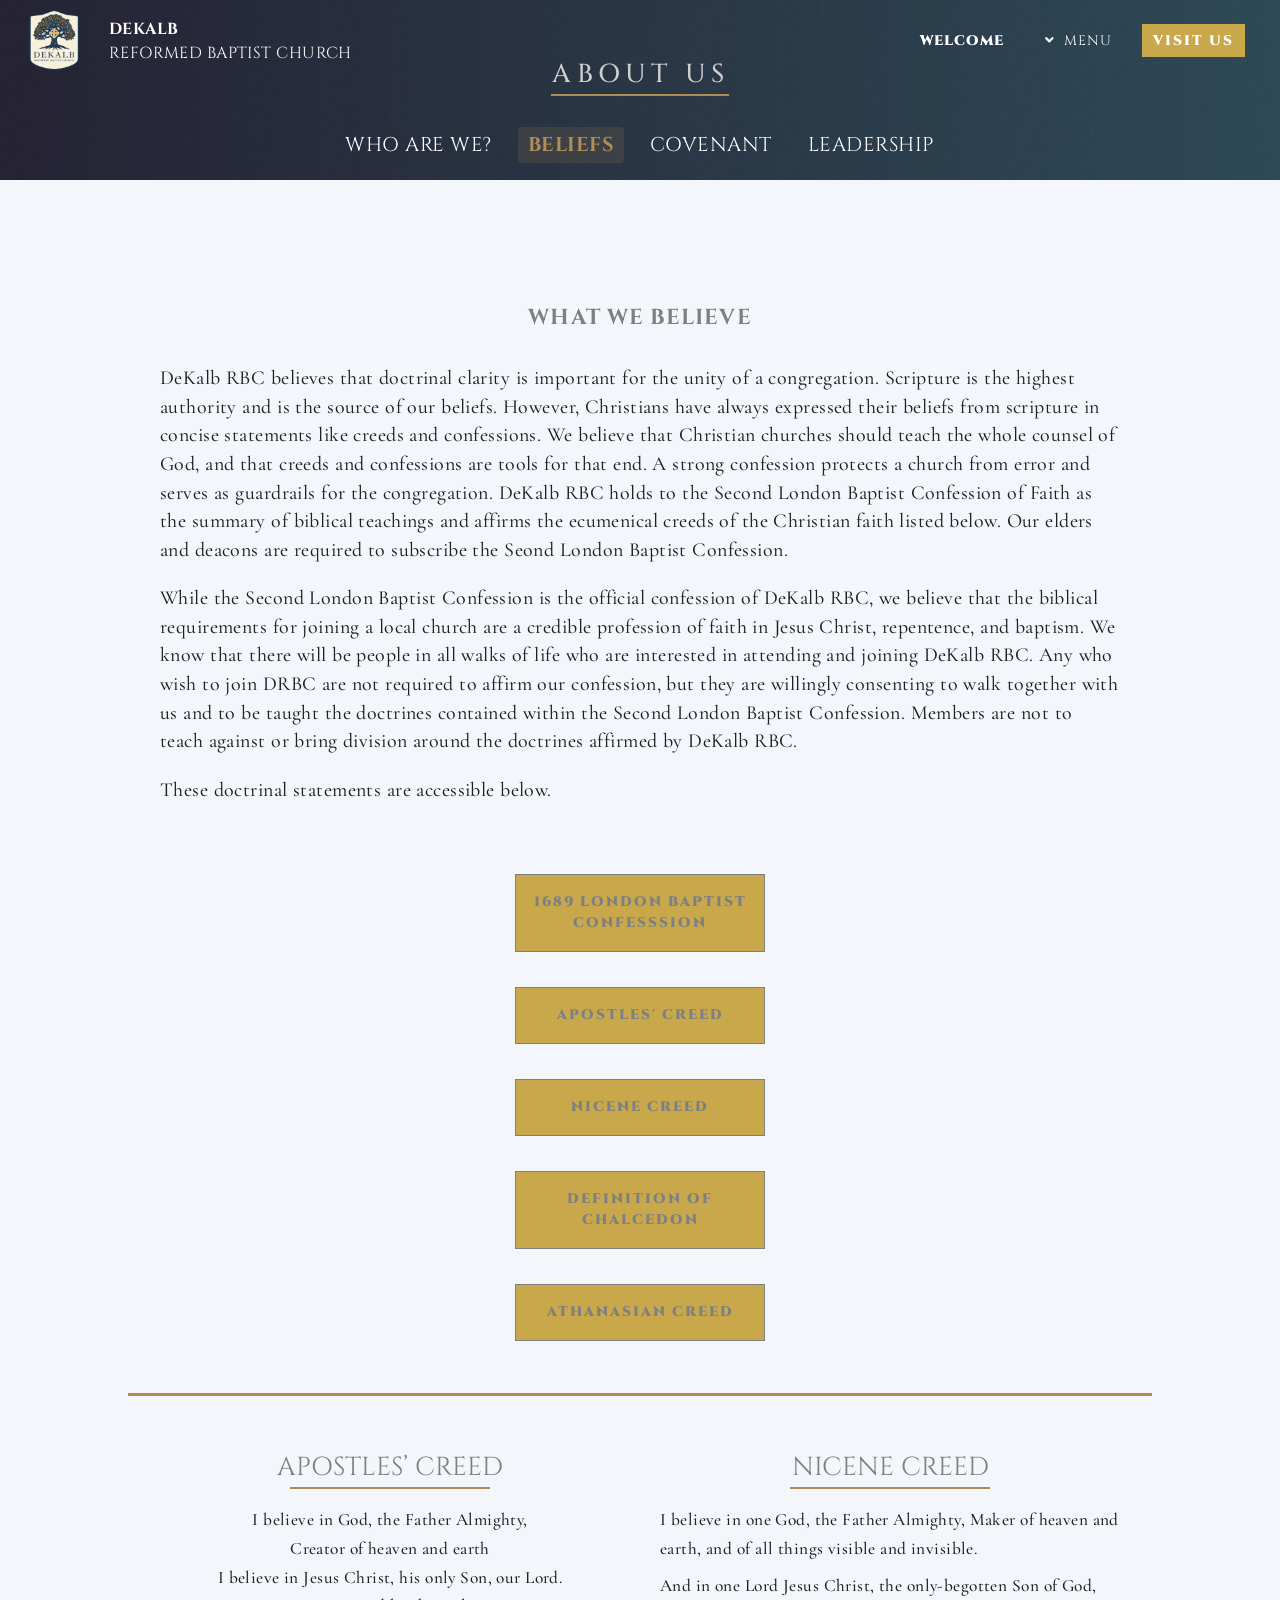
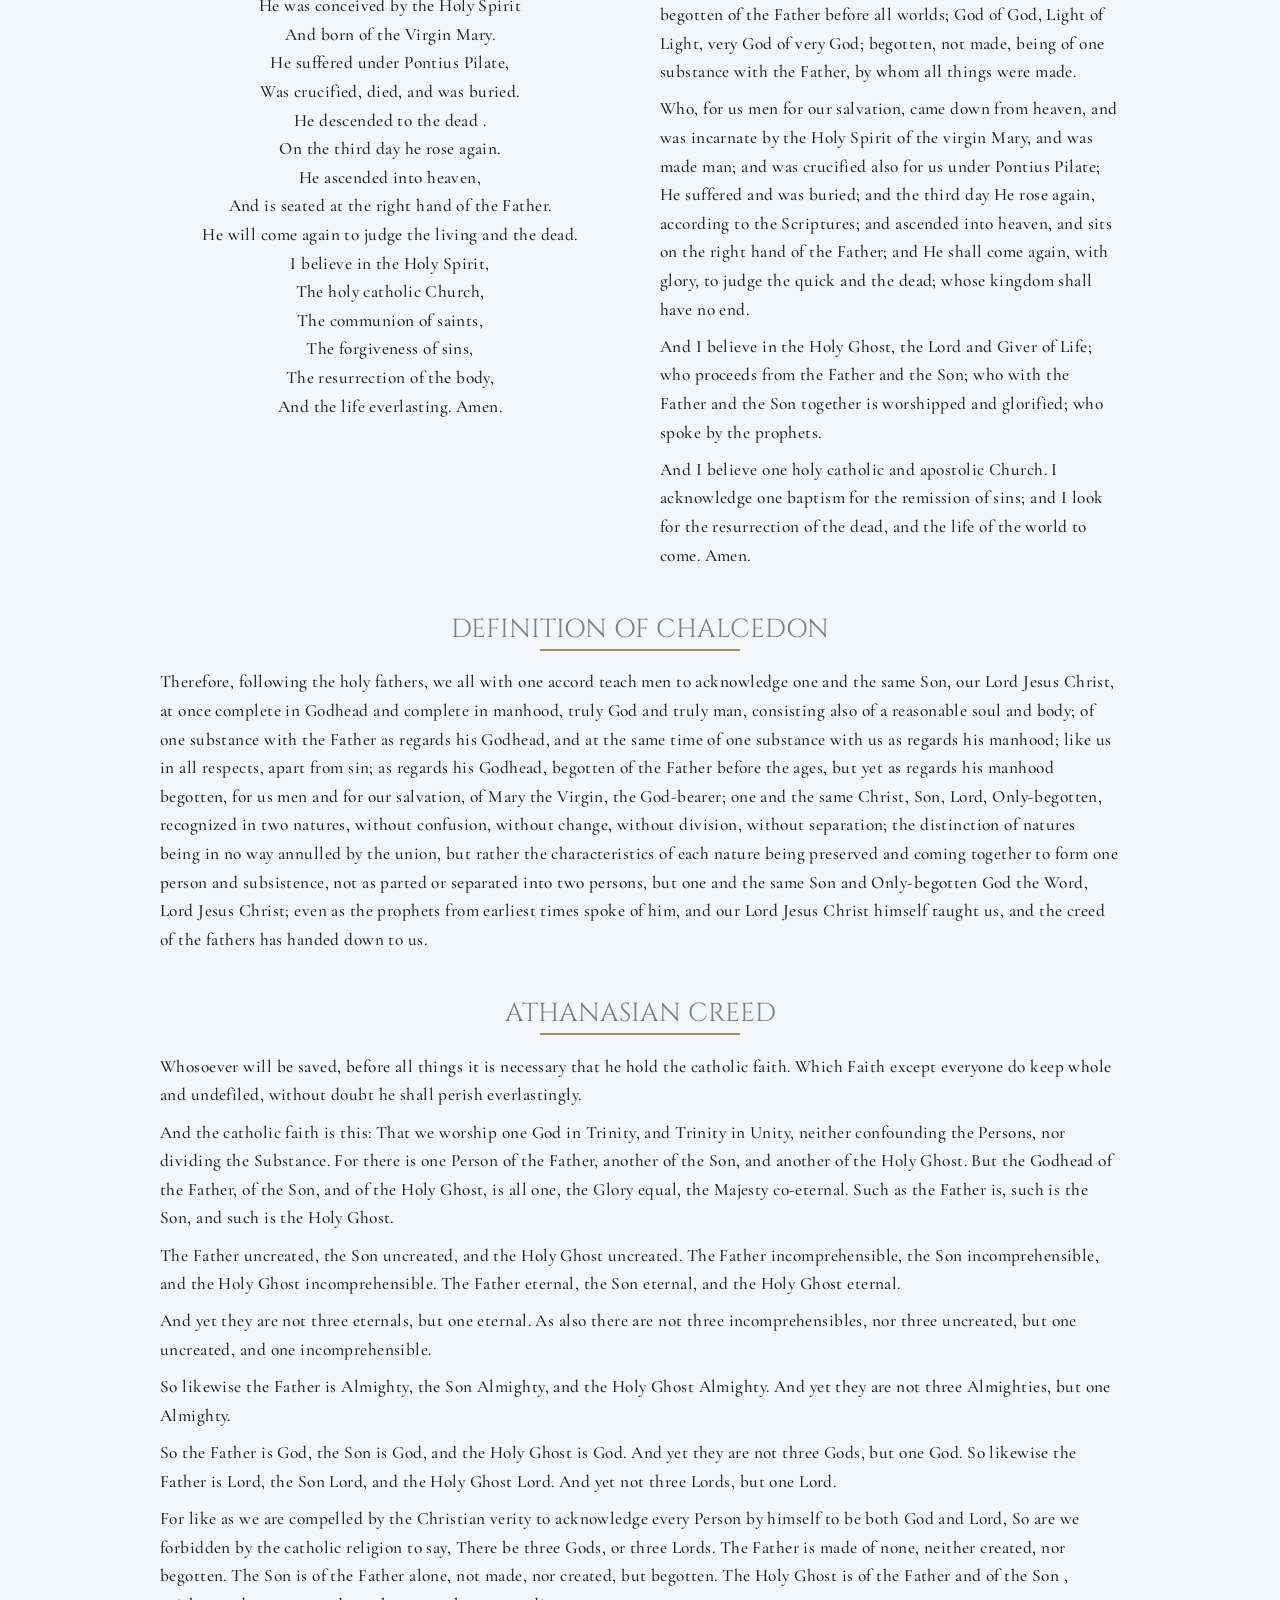
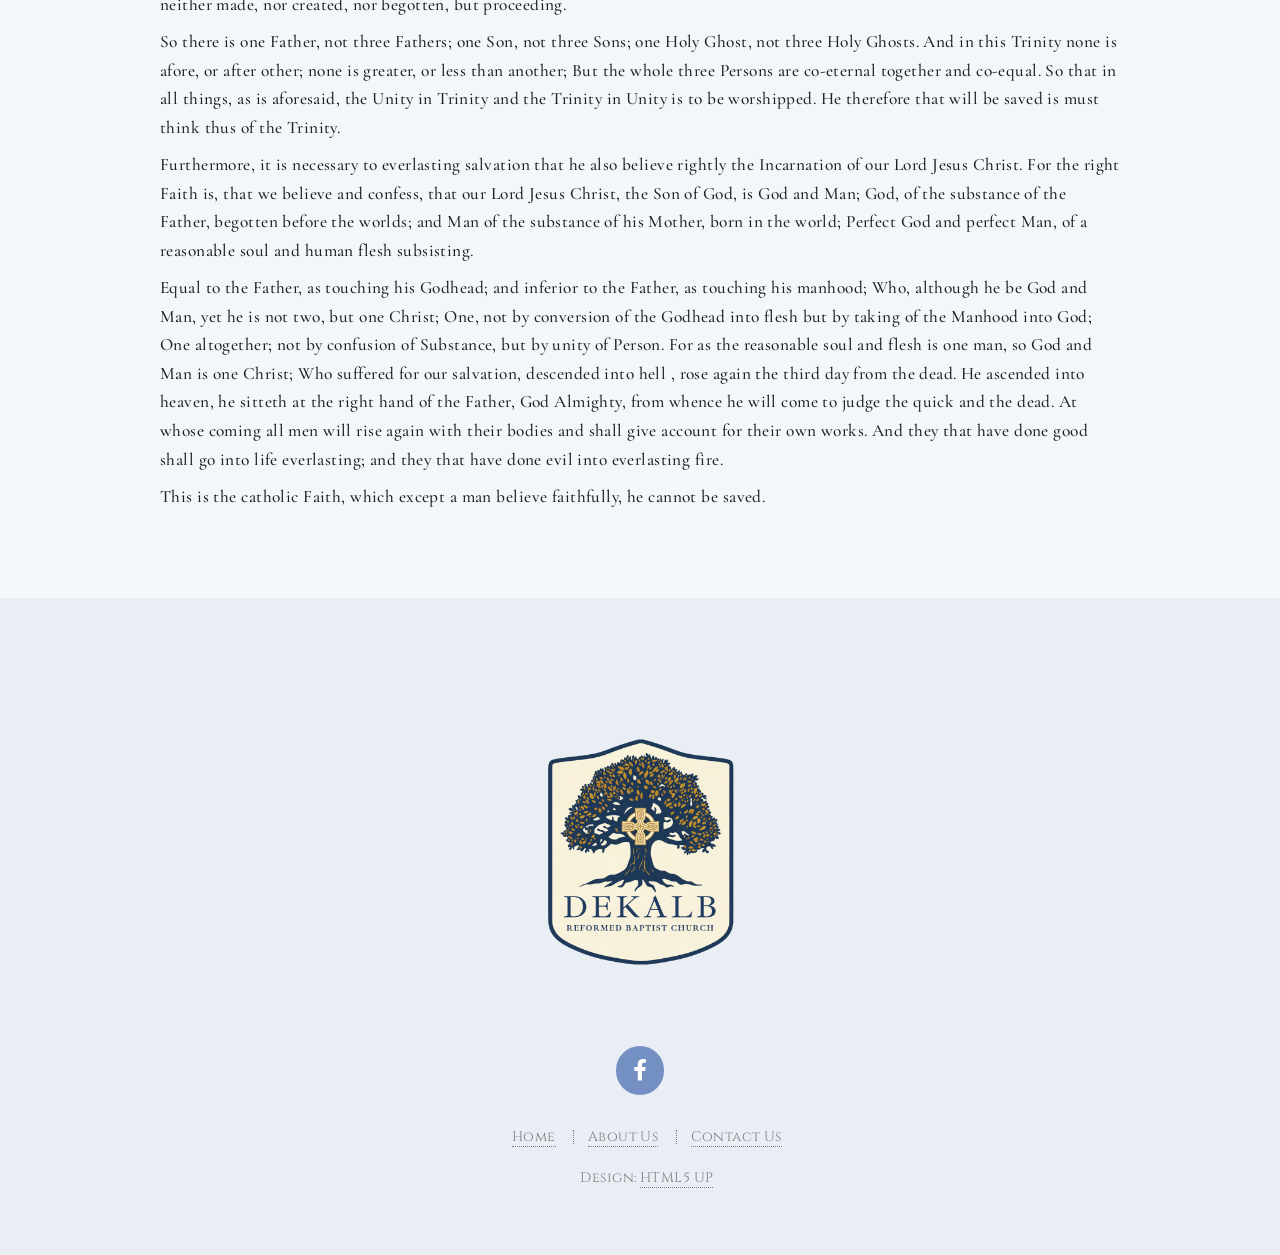
==== commit 67fa6574: "Refactor about-beliefs.html structure and content" ====
--- a/about-beliefs.html
+++ b/about-beliefs.html
@@ -52,7 +52,7 @@
 						<span class="icon solid fa-mobile-alt"></span>
 					-->
 						<h2> <strong>What We Believe</strong></h2>
-						<p>DeKalb RBC believes that doctrinal clarity is important for the unity of a congregation. Scripture is the highest authority and is the source of our beliefs. However, Christians have always expressed their beliefs from scripture in concise statements like creeds and confessions. We believe that Christian churches should teach the whole counsel of God and creeds and confessions are tools for that end. A strong confession protects a church from error and serves as guardrails for the congregation. DeKalb RBC holds to the Second London Baptist Confession of Faith as the summary of biblical teachings and affirms the ecumenical creeds of the Christian faith listed below. Our elders and deacons are required to subscribe the Seond London Baptist Confession.</p>
+						<p>DeKalb RBC believes that doctrinal clarity is important for the unity of a congregation. Scripture is the highest authority and is the source of our beliefs. However, Christians have always expressed their beliefs from scripture in concise statements like creeds and confessions. We believe that Christian churches should teach the whole counsel of God, and that creeds and confessions are tools for that end. A strong confession protects a church from error and serves as guardrails for the congregation. DeKalb RBC holds to the Second London Baptist Confession of Faith as the summary of biblical teachings and affirms the ecumenical creeds of the Christian faith listed below. Our elders and deacons are required to subscribe the Seond London Baptist Confession.</p>
 
 						<p>While the Second London Baptist Confession is the official confession of DeKalb RBC, we believe that the biblical requirements for joining a local church are a credible profession of faith in Jesus Christ, repentence, and baptism. We know that there will be people in all walks of life who are interested in attending and joining DeKalb RBC. Any who wish to join DRBC are not required to affirm our confession, but they are willingly consenting to walk together with us and to be taught the doctrines contained within the Second London Baptist Confession. Members are not to teach against or bring division around the doctrines affirmed by DeKalb RBC. </p>
 
@@ -284,4 +284,4 @@
 
 		
 	</body>
-</html>+</html>
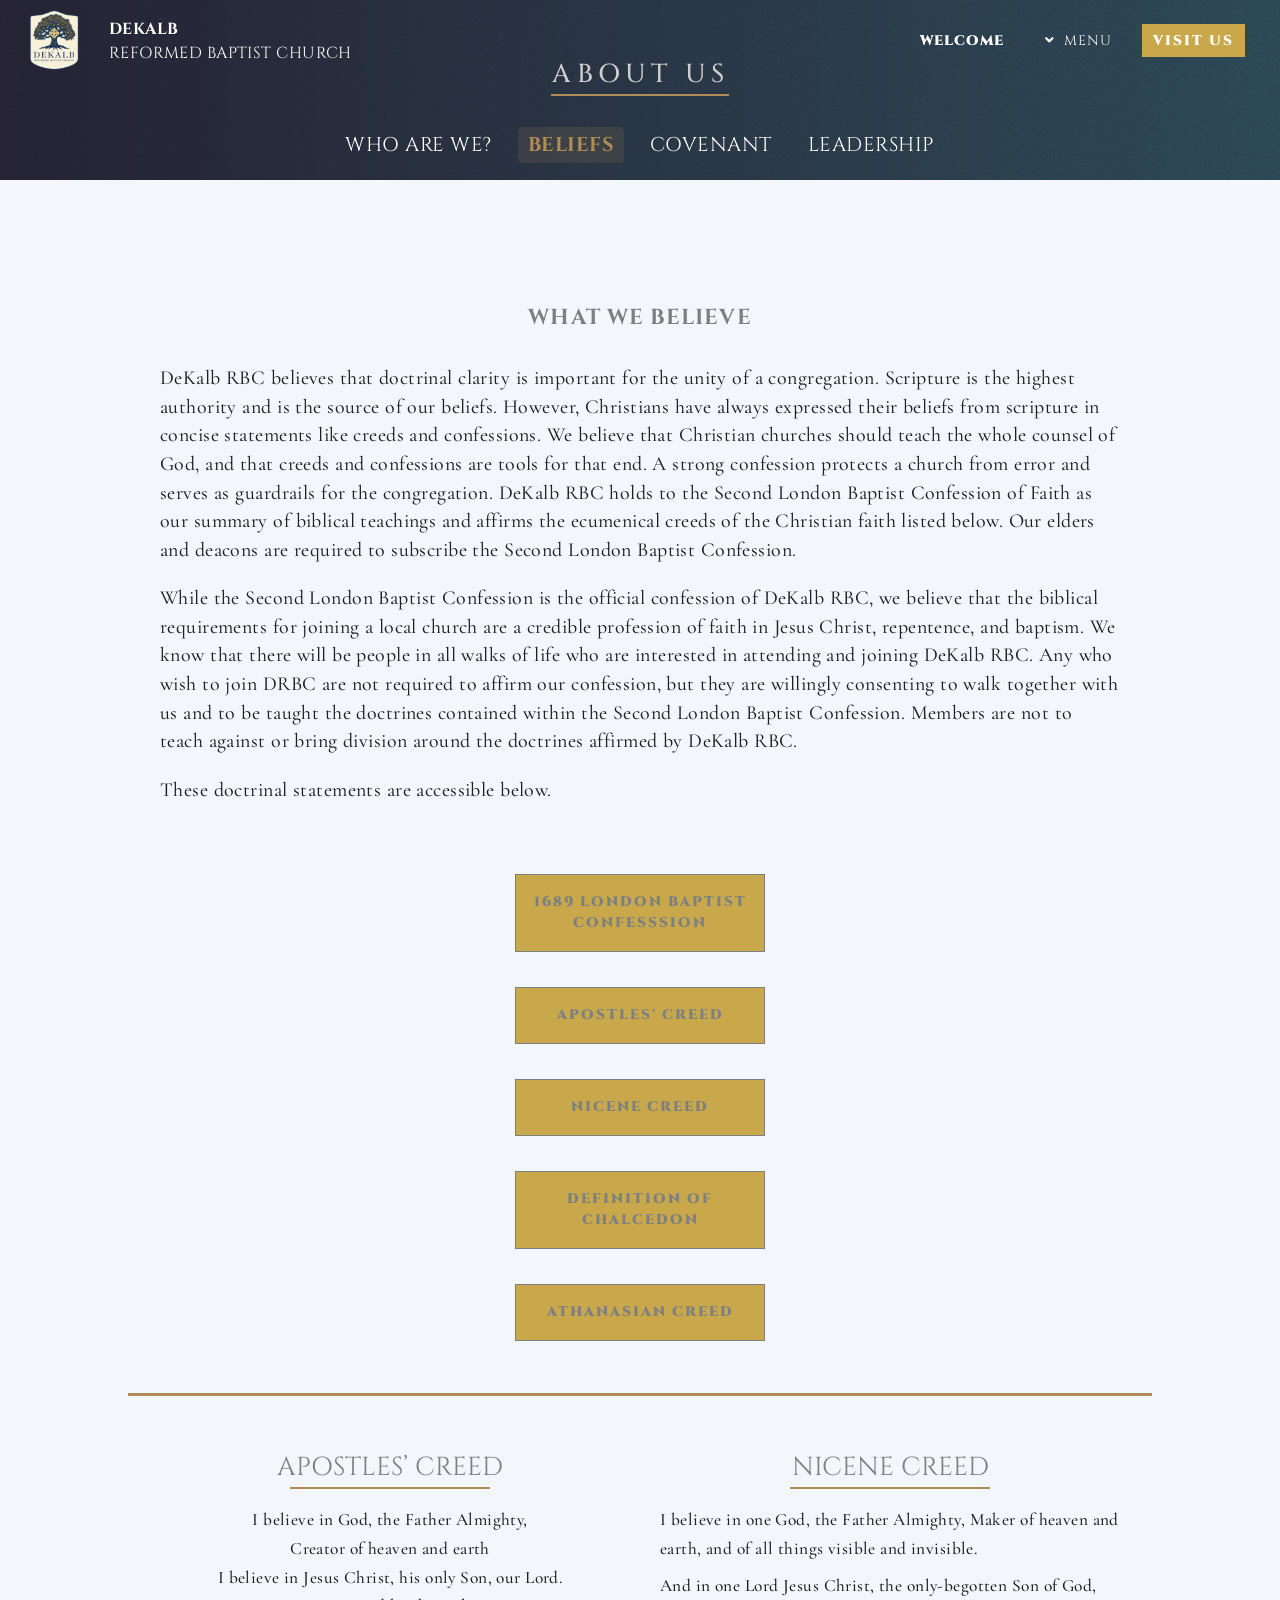
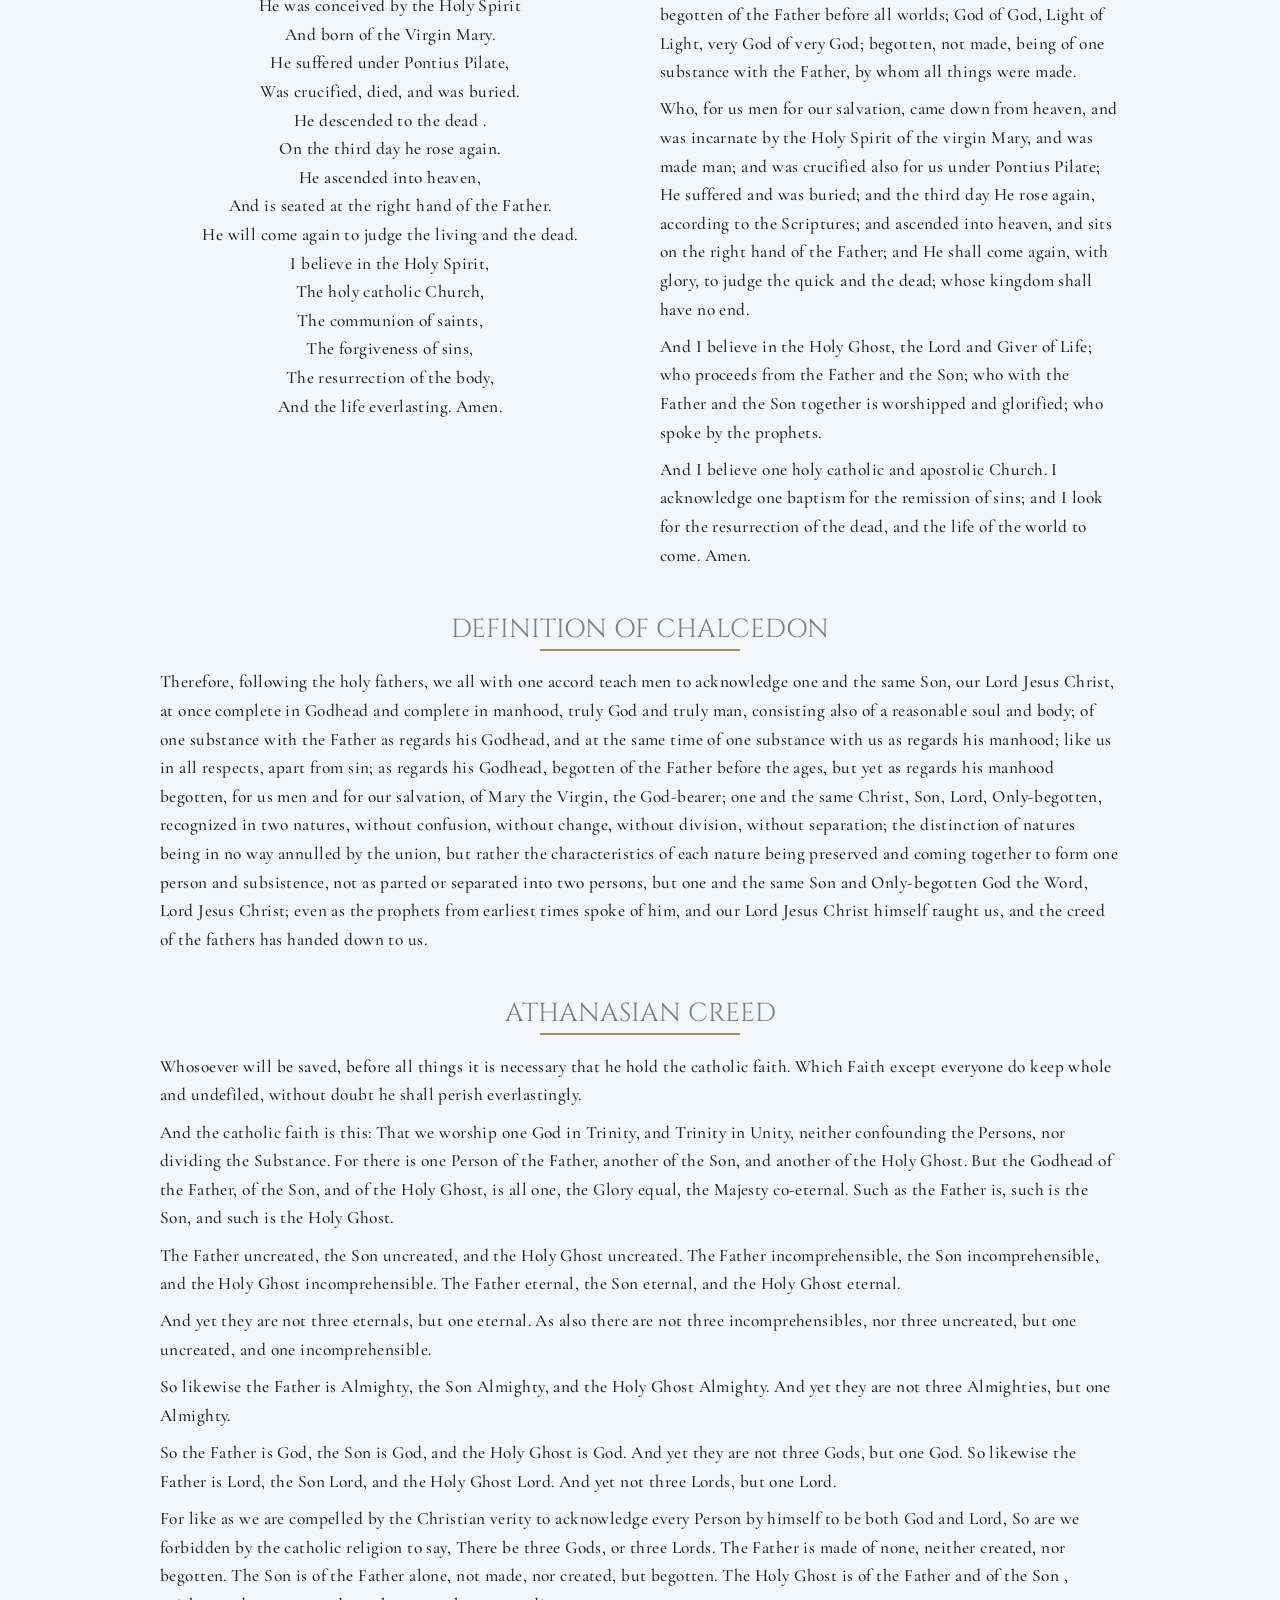
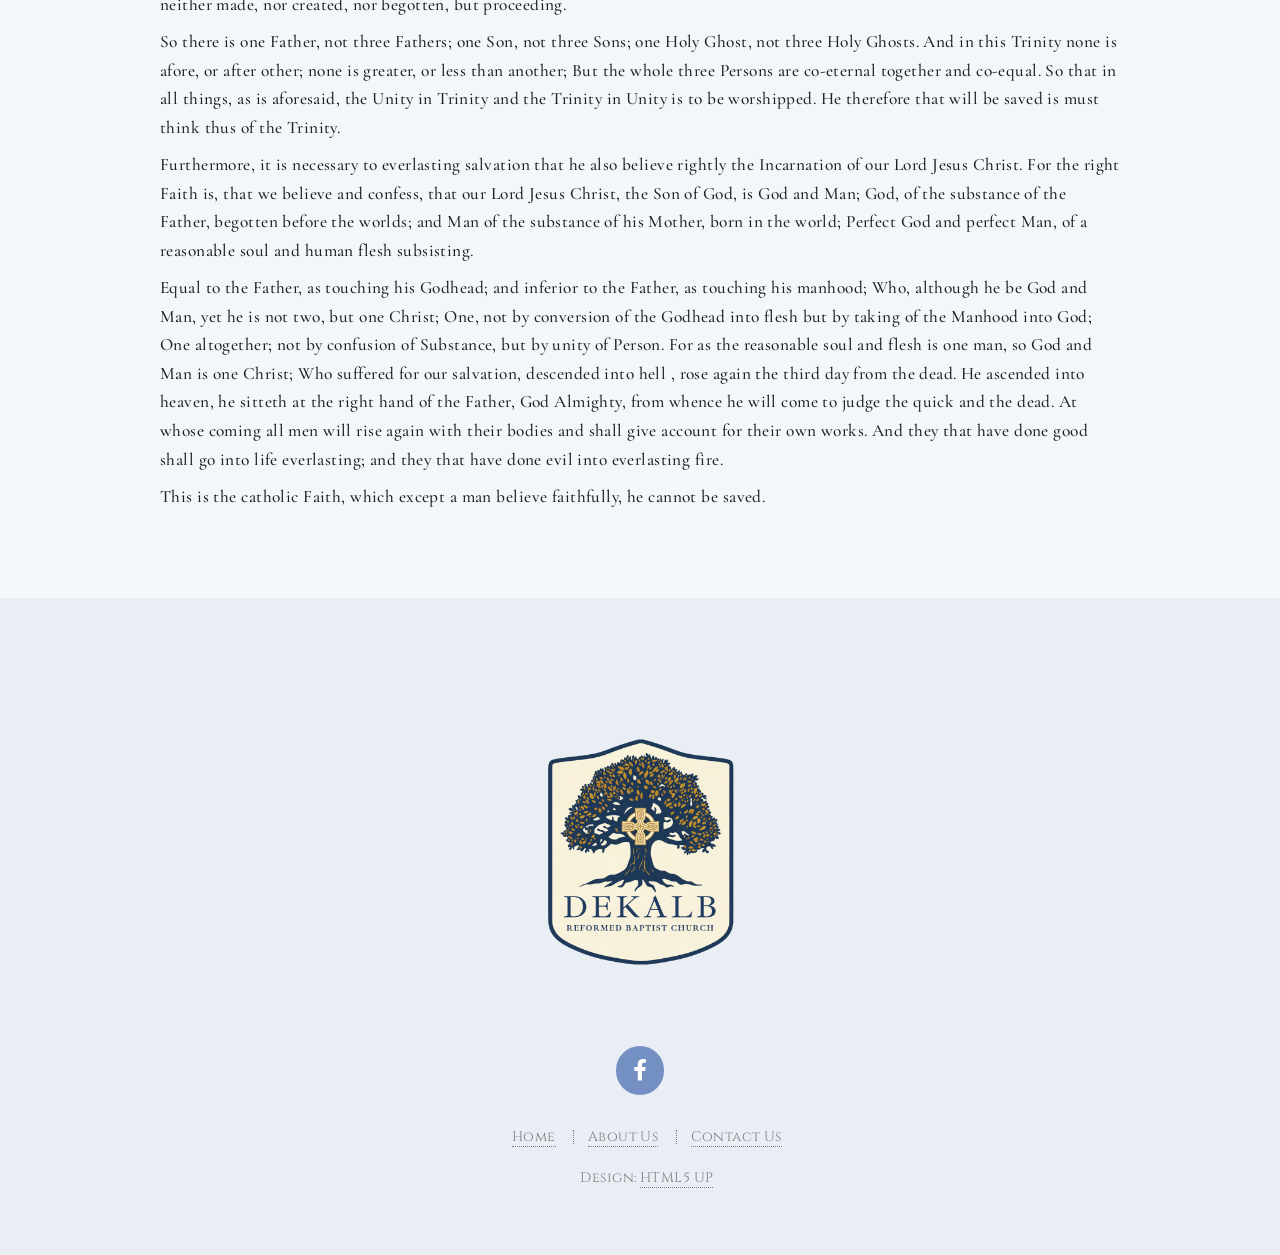
==== commit 4fdf5f2d: "Refactor about-beliefs.html with updated content" ====
--- a/about-beliefs.html
+++ b/about-beliefs.html
@@ -52,7 +52,7 @@
 						<span class="icon solid fa-mobile-alt"></span>
 					-->
 						<h2> <strong>What We Believe</strong></h2>
-						<p>DeKalb RBC believes that doctrinal clarity is important for the unity of a congregation. Scripture is the highest authority and is the source of our beliefs. However, Christians have always expressed their beliefs from scripture in concise statements like creeds and confessions. We believe that Christian churches should teach the whole counsel of God, and that creeds and confessions are tools for that end. A strong confession protects a church from error and serves as guardrails for the congregation. DeKalb RBC holds to the Second London Baptist Confession of Faith as the summary of biblical teachings and affirms the ecumenical creeds of the Christian faith listed below. Our elders and deacons are required to subscribe the Seond London Baptist Confession.</p>
+						<p>DeKalb RBC believes that doctrinal clarity is important for the unity of a congregation. Scripture is the highest authority and is the source of our beliefs. However, Christians have always expressed their beliefs from scripture in concise statements like creeds and confessions. We believe that Christian churches should teach the whole counsel of God, and that creeds and confessions are tools for that end. A strong confession protects a church from error and serves as guardrails for the congregation. DeKalb RBC holds to the Second London Baptist Confession of Faith as our summary of biblical teachings and affirms the ecumenical creeds of the Christian faith listed below. Our elders and deacons are required to subscribe the Second London Baptist Confession.</p>
 
 						<p>While the Second London Baptist Confession is the official confession of DeKalb RBC, we believe that the biblical requirements for joining a local church are a credible profession of faith in Jesus Christ, repentence, and baptism. We know that there will be people in all walks of life who are interested in attending and joining DeKalb RBC. Any who wish to join DRBC are not required to affirm our confession, but they are willingly consenting to walk together with us and to be taught the doctrines contained within the Second London Baptist Confession. Members are not to teach against or bring division around the doctrines affirmed by DeKalb RBC. </p>
 
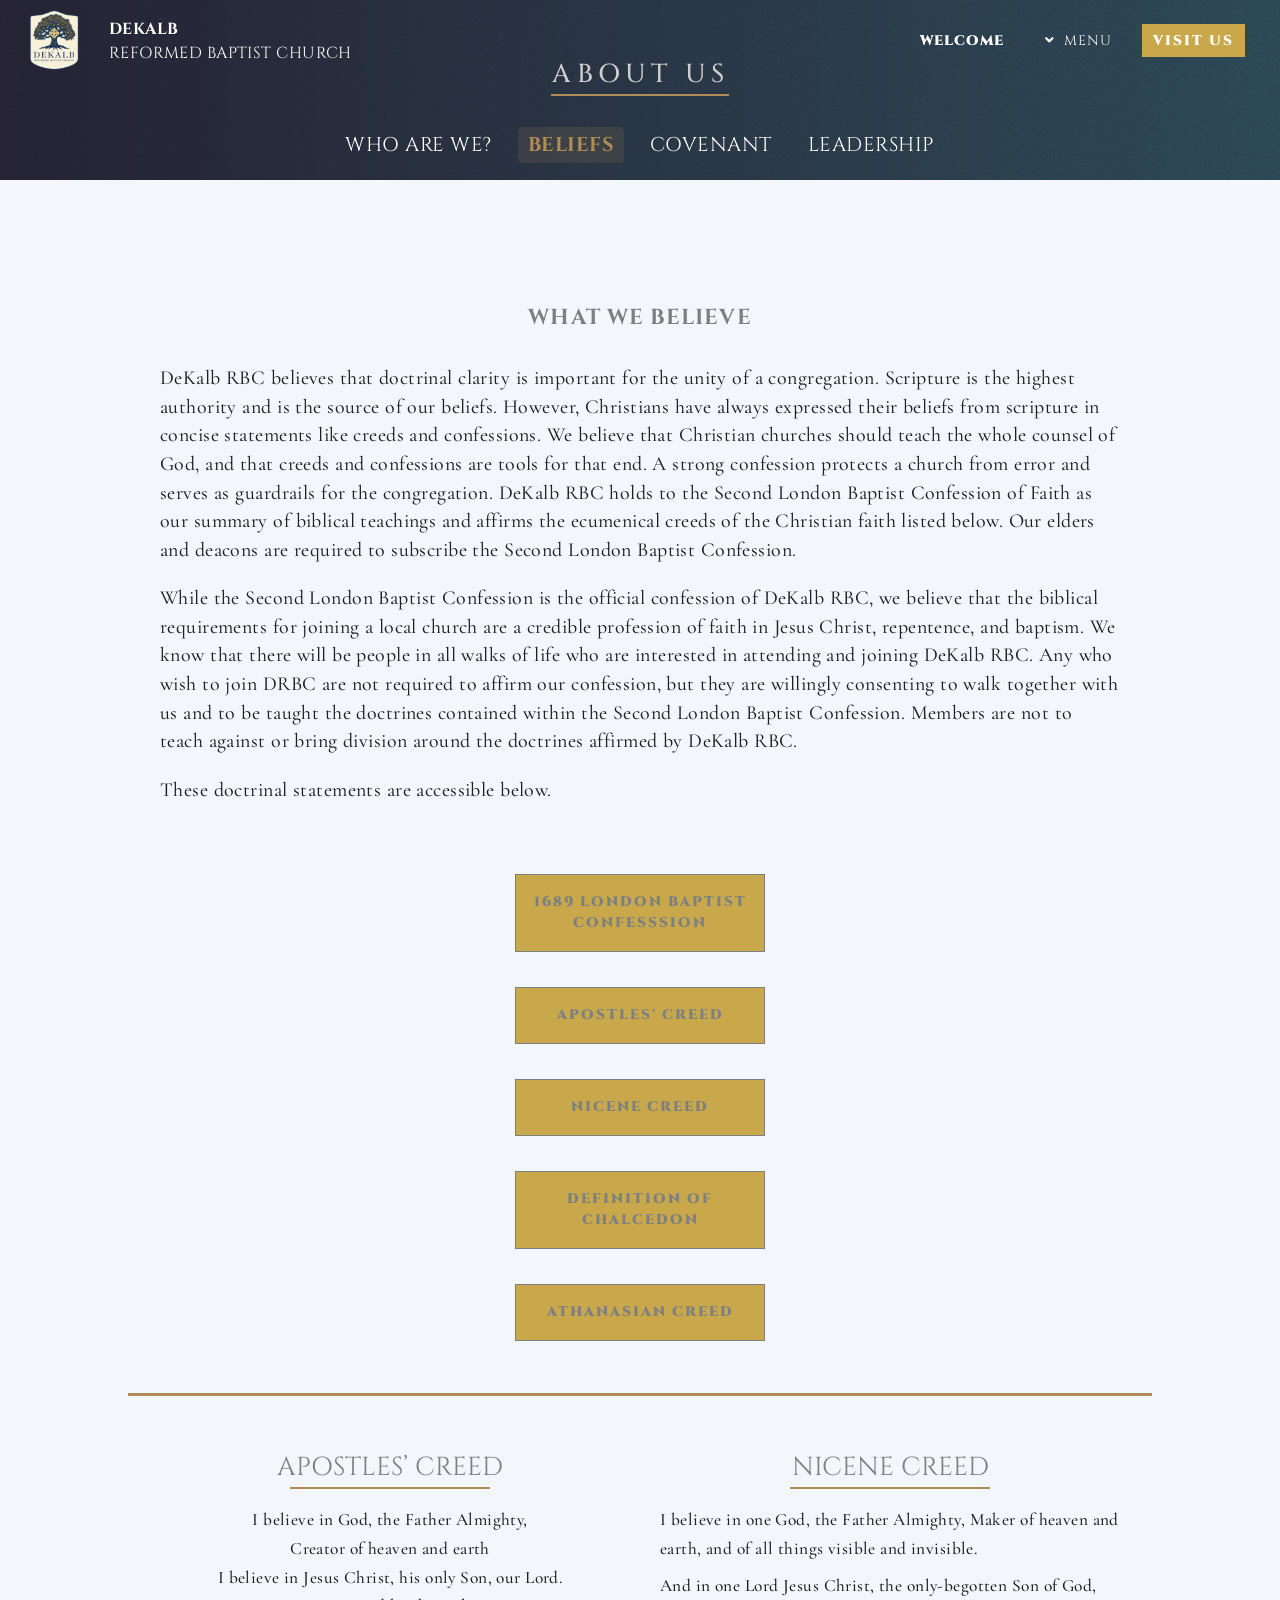
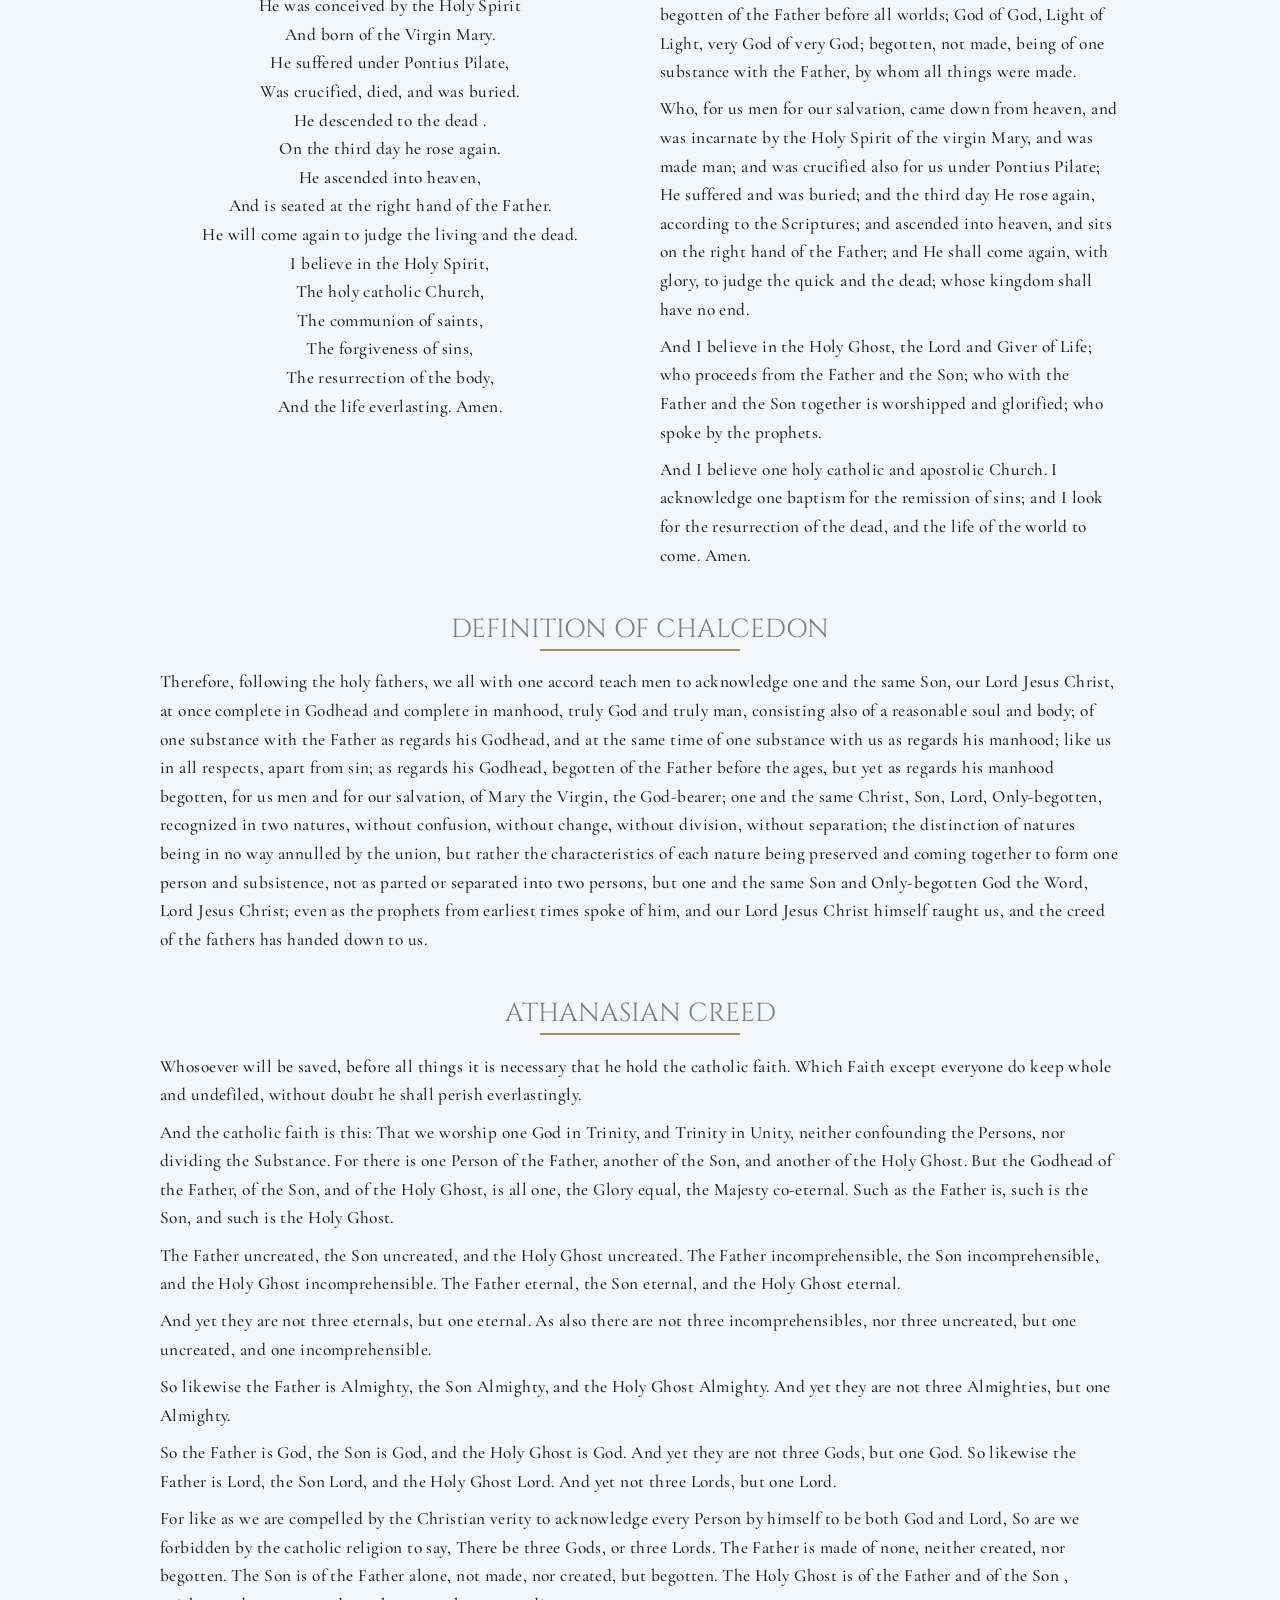
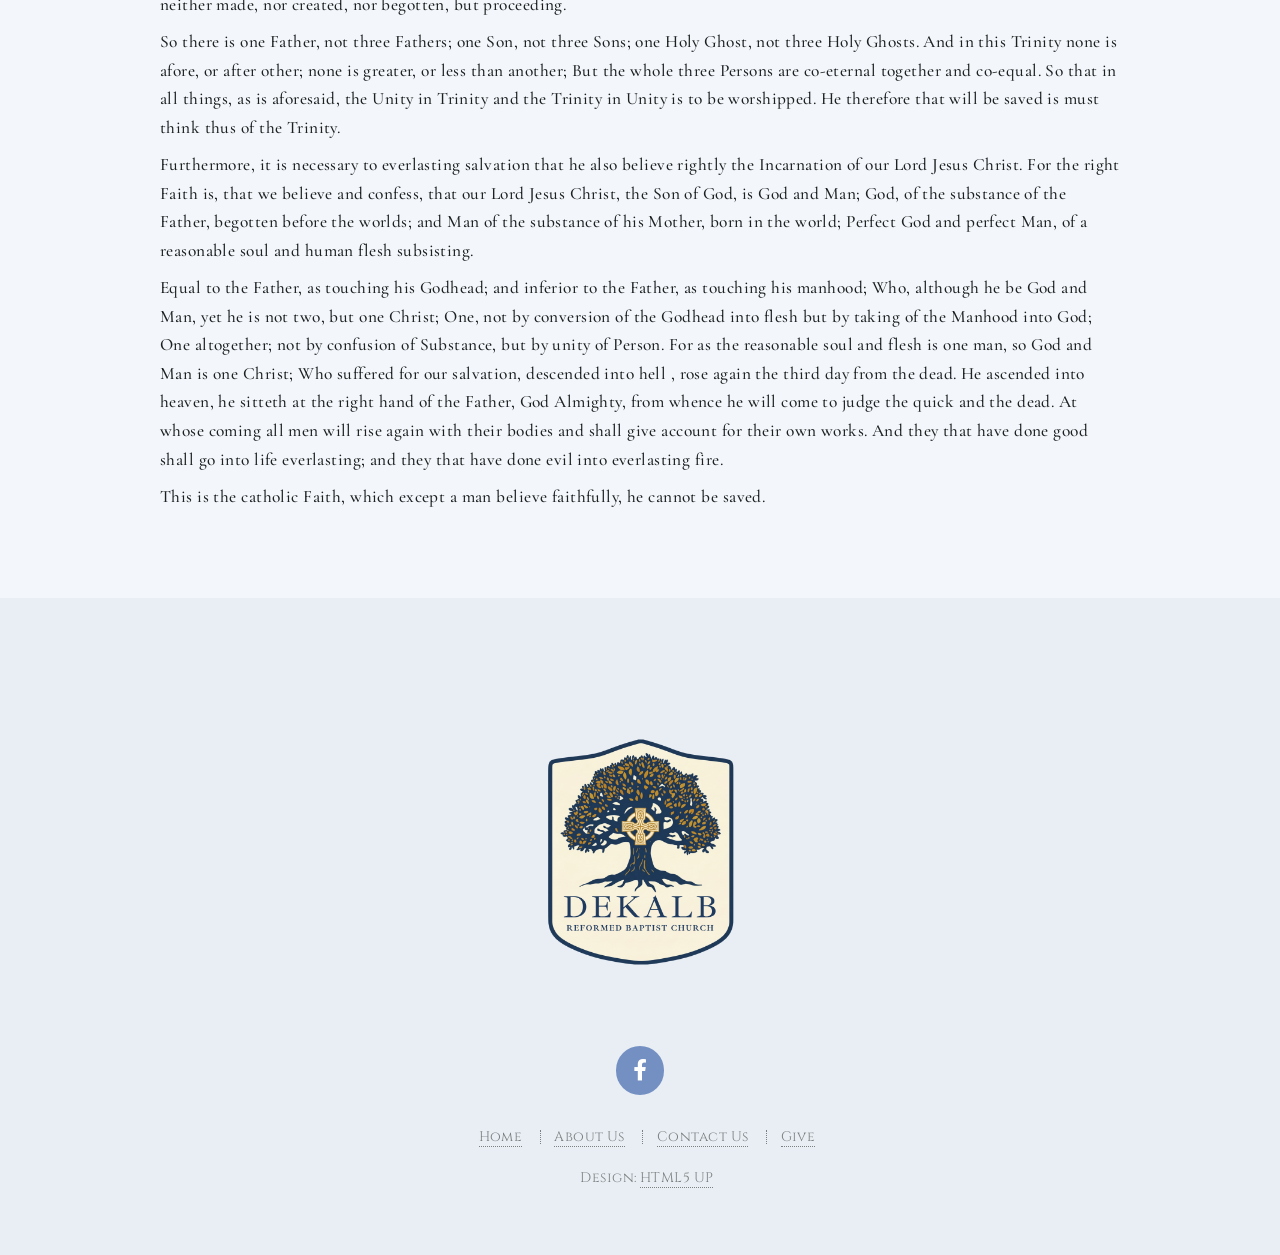
==== commit bc833fcb: "Add files via upload" ====
--- a/about-beliefs.html
+++ b/about-beliefs.html
@@ -6,6 +6,16 @@
 -->
 <html lang="en-US">
 	<head>
+		<meta property="og:title" content="DeKalb Reformed Baptist Church">
+		<meta property="og:description" content="DeKalb Reformed Baptist Church">
+		<meta property="og:image" content="https://dekalbrbc.com/images/logo3.png">
+		<meta property="og:url" content="https://dekalbrbc.com/">
+		<meta property="og:type" content="website">
+
+		<meta name="twitter:card" content="summary_large_image">
+		<meta name="twitter:title" content="DeKalb Reformed Baptist Church">
+		<meta name="twitter:description" content="DeKalb Reformed Baptist Church">
+		<meta name="twitter:image" content="https://dekalbrbc.com/images/logo3.png">
 		<title>DeKalb Reformed Baptist Church</title>
 		<meta charset="utf-8" />
 		<meta name="viewport" content="width=device-width, initial-scale=1, user-scalable=no" />
@@ -55,7 +65,6 @@
 						<p>DeKalb RBC believes that doctrinal clarity is important for the unity of a congregation. Scripture is the highest authority and is the source of our beliefs. However, Christians have always expressed their beliefs from scripture in concise statements like creeds and confessions. We believe that Christian churches should teach the whole counsel of God, and that creeds and confessions are tools for that end. A strong confession protects a church from error and serves as guardrails for the congregation. DeKalb RBC holds to the Second London Baptist Confession of Faith as our summary of biblical teachings and affirms the ecumenical creeds of the Christian faith listed below. Our elders and deacons are required to subscribe the Second London Baptist Confession.</p>
 
 						<p>While the Second London Baptist Confession is the official confession of DeKalb RBC, we believe that the biblical requirements for joining a local church are a credible profession of faith in Jesus Christ, repentence, and baptism. We know that there will be people in all walks of life who are interested in attending and joining DeKalb RBC. Any who wish to join DRBC are not required to affirm our confession, but they are willingly consenting to walk together with us and to be taught the doctrines contained within the Second London Baptist Confession. Members are not to teach against or bring division around the doctrines affirmed by DeKalb RBC. </p>
-
 						<p>These doctrinal statements are accessible below.</p>
 					
 					</header>
@@ -254,6 +263,7 @@
 						<li> <a href="index.html">Home</a></li>
 						<li> <a href="about.html">About Us</a></li>
 						<li> <a href="contact.html">Contact Us</a></li>
+						<li> <a href="https://give.tithe.ly/?formId=b4edcfd0-2296-4b4b-8aaf-367ee05f789e" target="blank">Give</a></li>
 					</ul>
 
 					<ul class="copyright">
@@ -284,4 +294,4 @@
 
 		
 	</body>
-</html>
+</html>
--- a/assets/css/main.css
+++ b/assets/css/main.css
@@ -2679,7 +2679,7 @@
 
 	#banner {
 		background-attachment: scroll, scroll, scroll, fixed;
-		background-color: #09107a;
+		
 		background-image: url("images/light-bl.svg"), url("images/light-br.svg"), url("images/overlay.png"), url("../../images/bannerblue.png");
 		background-position: bottom left, bottom right, top left, top center;
 		background-repeat: no-repeat, no-repeat, repeat, no-repeat;
